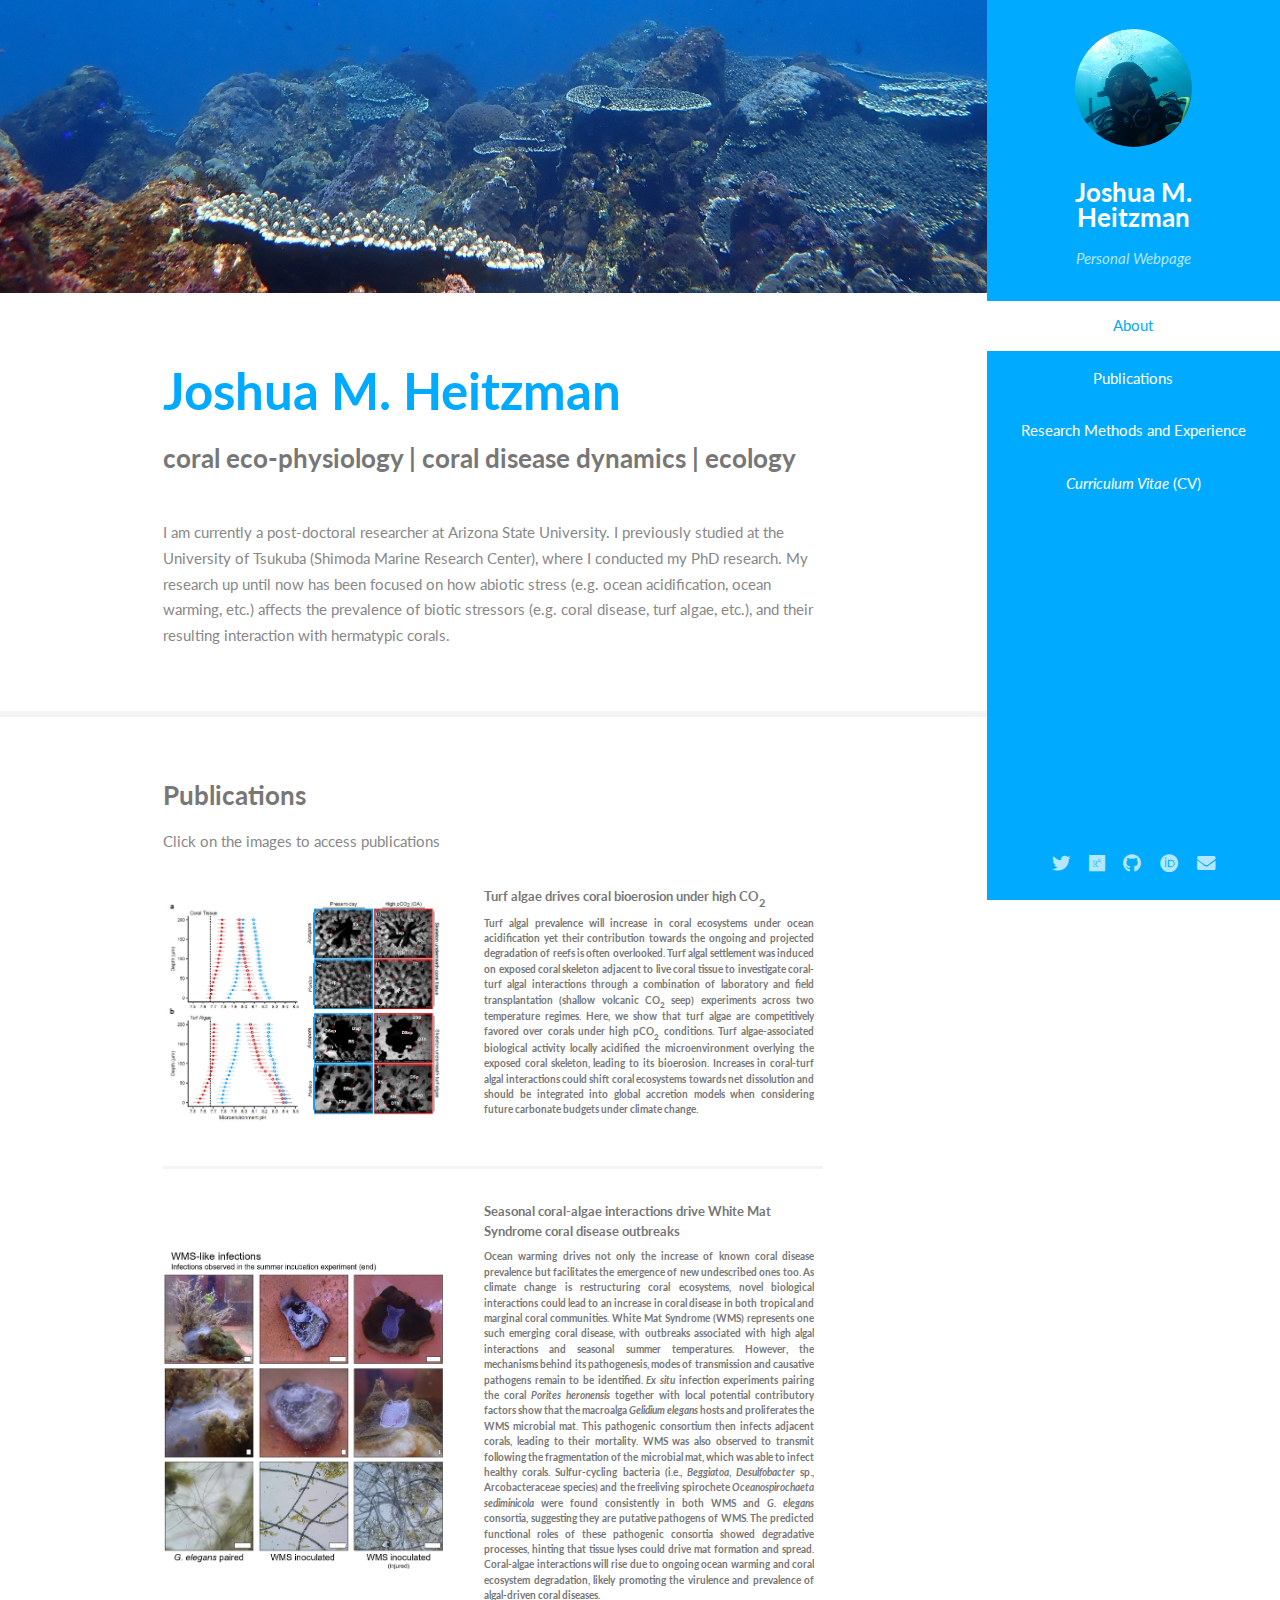
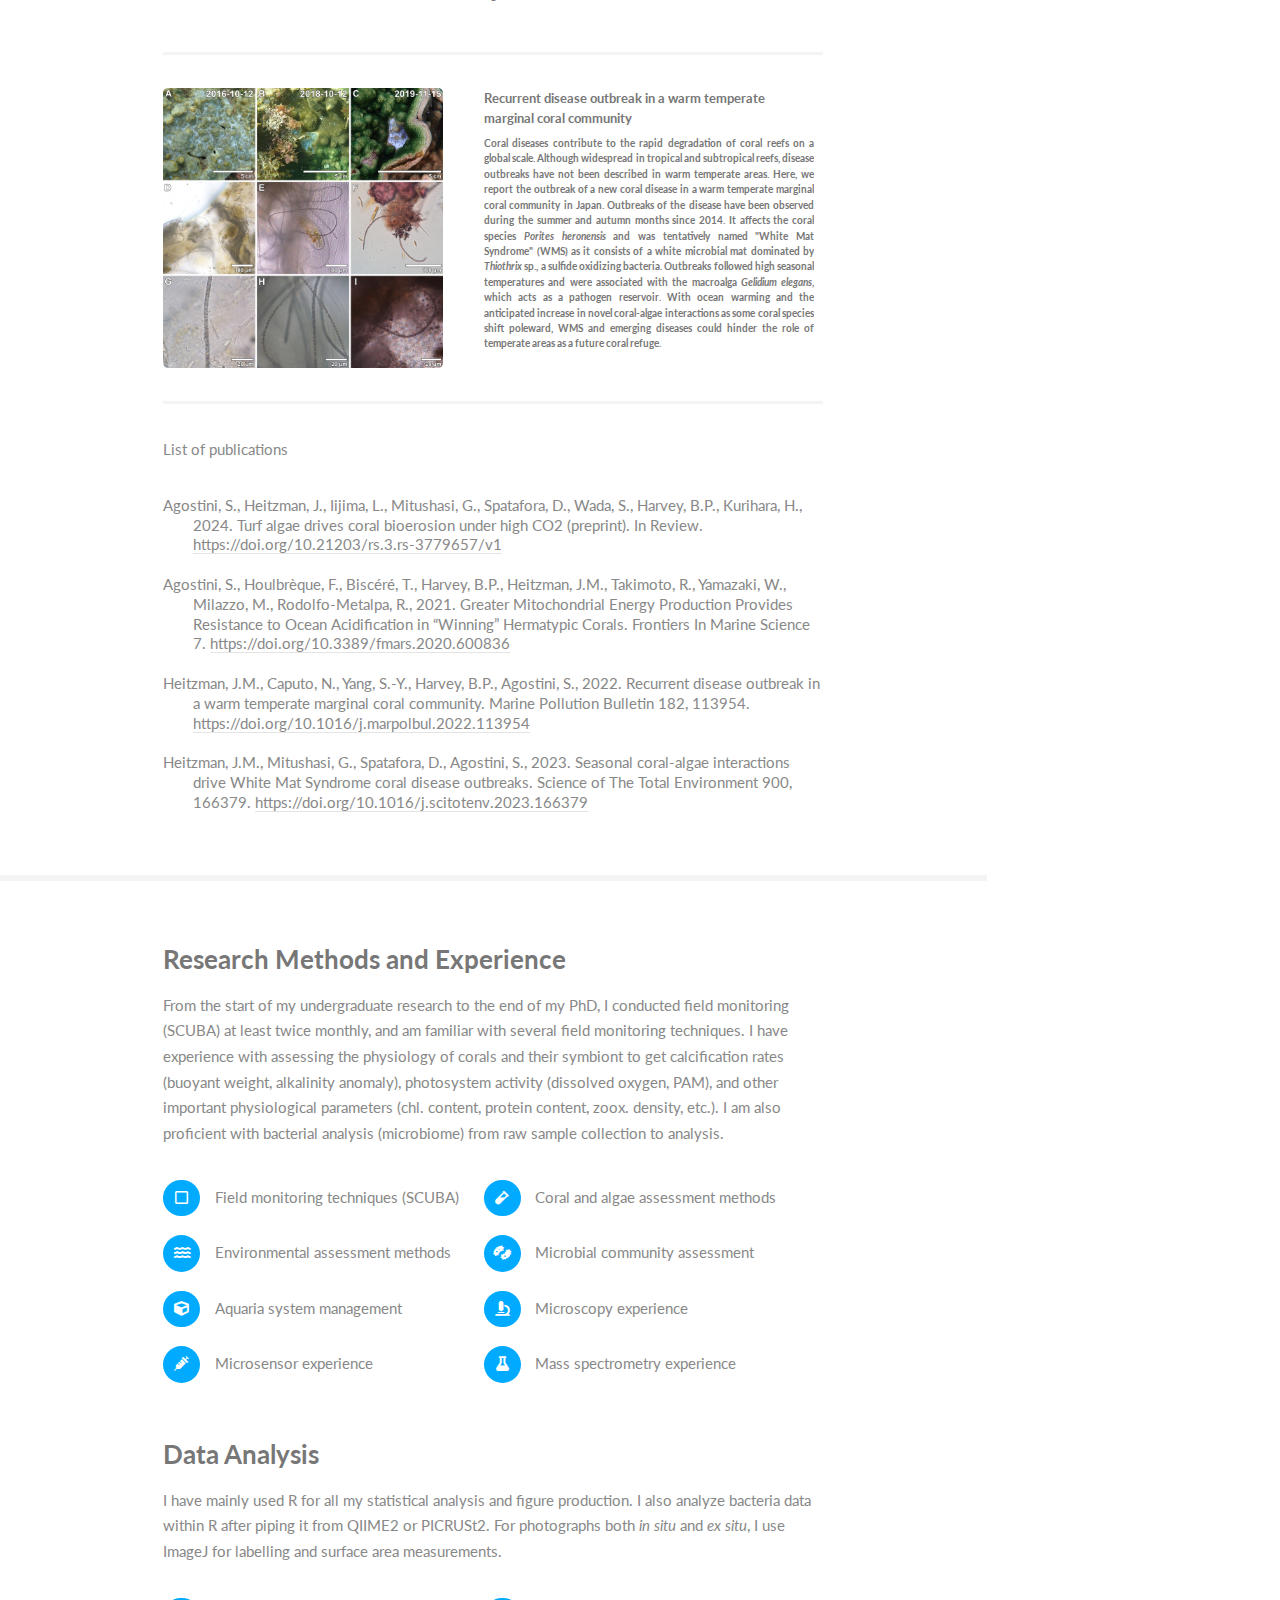
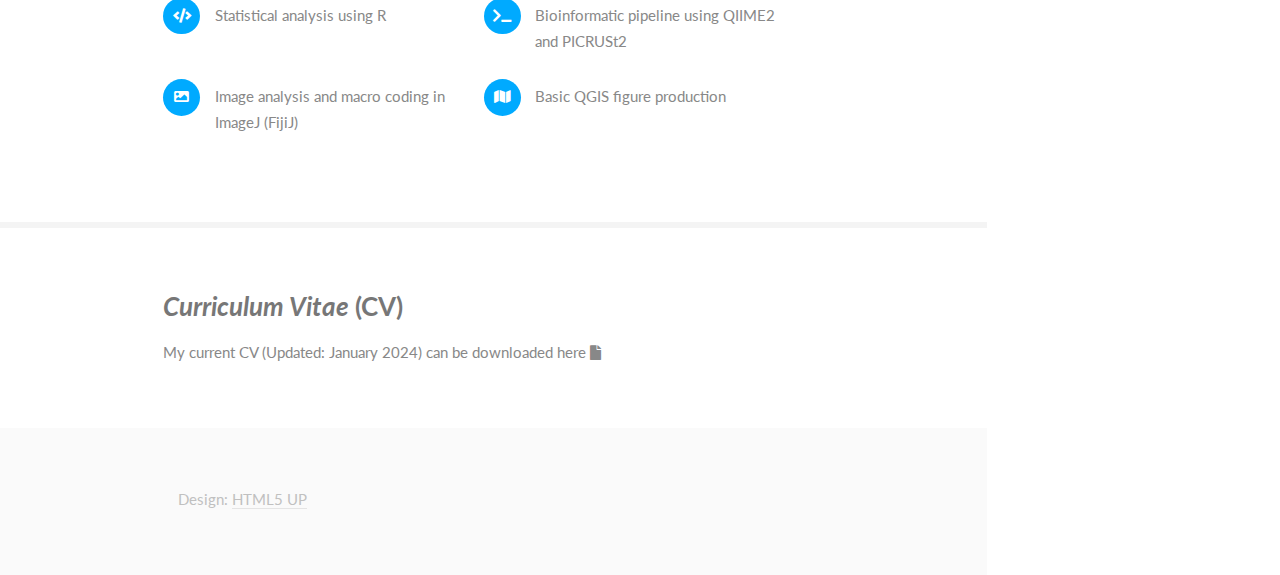
==== index.html @ 16f3e0cc "Update index.html" ====
<!DOCTYPE HTML>
<!--
	Read Only by HTML5 UP
	html5up.net | @ajlkn
	Free for personal and commercial use under the CCA 3.0 license (html5up.net/license)
-->
<html>
	<head>
		<title>Joshua M. Heitzman</title>
		<meta charset="utf-8" />
		<meta name="viewport" content="width=device-width, initial-scale=1, user-scalable=no" />
		<link rel="stylesheet" href="assets/css/main.css" />
	</head>
	<body class="is-preload">

		<!-- Header -->
			<section id="header">
				<header>
					<span class="image avatar"><img src="images/avatar.jpg" alt="" /></span>
					<h1 id="logo"><a href="#">Joshua M. Heitzman</a></h1>
					<p>Personal Webpage</p>
				</header>
				<nav id="nav">
					<ul>
						<li><a href="#one" class="active">About</a></li>
						<li><a href="#two">Publications</a></li>
						<li><a href="#three">Research Methods and Experience</a></li>
						<li><a href="#four"><i>Curriculum Vitae</i> (CV)</a></li>

					</ul>
				</nav>
				<footer>
					<ul class="icons">
						<li><a href="https://twitter.com/smrc_heitzman" class="icon brands fa-twitter"><span class="label">Twitter</span></a></li>
						<li><a href="https://www.researchgate.net/profile/Joshua-Heitzman" class="icon brands fa-researchgate"><span class="label">Research Gate</span></a></li>
						<li><a href="https://github.com/joheitzman" class="icon brands fa-github"><span class="label">Github</span></a></li>
						<li><a href="https://orcid.org/0000-0002-8275-5006" class="icon brands fa-orcid"><span class="label">Orcid</span></a></li>
						<li><a href="joheitzman@gmail.com" class="icon solid fa-envelope"><span class="label">Email</span></a></li>
					</ul>
				</footer>
			</section>

		<!-- Wrapper -->
			<div id="wrapper">

				<!-- Main -->
					<div id="main">

						<!-- One - About Section -->
							<section id="one">
								<div class="image main" data-position="center">
									<img src="images/banner.jpg" alt="" />
								</div>
								<div class="container">
									<header class="major">
										<h2>Joshua M. Heitzman</h2>
										<p>coral eco-physiology | coral disease dynamics | ecology</p>
									</header>
									<p>I am currently a post-doctoral researcher at Arizona State University. I previously studied at the University of Tsukuba (Shimoda Marine Research Center), where I conducted my PhD research. My research up until now has been focused on how abiotic stress (e.g. ocean acidification, ocean warming, etc.) affects the prevalence of biotic stressors (e.g. coral disease, turf algae, etc.), and their resulting interaction with hermatypic corals.</p>
								</div>
							</section>

						<!-- Two - Publications -->
							<section id="two">
								<div class="container">
									<h3>Publications</h3>
									<p>Click on the images to access publications</p>
									<div class="features">
									<!-- OA coral-turf algae -->
										<article>
											<a href="https://doi.org/10.21203/rs.3.rs-3779657/v1" class="image"><img src="images/pic03.JPG" alt="" /></a>
											<div class="inner">
												<h5>Turf algae drives coral bioerosion under high CO<sub>2</sub></h5>
												<h6 id = "tagline" class = "fulljustify">Turf algal prevalence will increase in coral ecosystems under ocean acidification yet their contribution towards the ongoing and projected degradation of reefs is often overlooked. Turf algal settlement was induced on exposed coral skeleton adjacent to live coral tissue to investigate coral-turf algal interactions through a combination of laboratory and field transplantation (shallow volcanic CO<sub>2</sub> seep) experiments across two temperature regimes. Here, we show that turf algae are competitively favored over corals under high pCO<sub>2</sub> conditions. Turf algae-associated biological activity locally acidified the microenvironment overlying the exposed coral skeleton, leading to its bioerosion. Increases in coral-turf algal interactions could shift coral ecosystems towards net dissolution and should be integrated into global accretion models when considering future carbonate budgets under climate change.<br></h6>
											</div>
										</article>										
									<!-- STOTEN WMS -->	
										<article>
											<a href="https://doi.org/10.1016/j.scitotenv.2023.166379" class="image"><img src="images/pic02.jpg" alt="" /></a>
											<div class="inner">
												<h5>Seasonal coral-algae interactions drive White Mat Syndrome coral disease outbreaks</h5>
												<h6 id = "tagline" class = "fulljustify">Ocean warming drives not only the increase of known coral disease prevalence but facilitates the emergence of new undescribed ones too. As climate change is restructuring coral ecosystems, novel biological interactions could lead to an increase in coral disease in both tropical and marginal coral communities. White Mat Syndrome (WMS) represents one such emerging coral disease, with outbreaks associated with high algal interactions and seasonal summer temperatures. However, the mechanisms behind its pathogenesis, modes of transmission and causative pathogens remain to be identified. <i>Ex situ</i> infection experiments pairing the coral <i>Porites heronensis</i> together with local potential contributory factors show that the macroalga <i>Gelidium elegans</i> hosts and proliferates the WMS microbial mat. This pathogenic consortium then infects adjacent corals, leading to their mortality. WMS was also observed to transmit following the fragmentation of the microbial mat, which was able to infect healthy corals. Sulfur-cycling bacteria (i.e., <i>Beggiatoa</i>, <i>Desulfobacter</i> sp., Arcobacteraceae species) and the freeliving spirochete <i>Oceanospirochaeta sediminicola</i> were found consistently in both WMS and <i>G. elegans</i> consortia, suggesting they are putative pathogens of WMS. The predicted functional roles of these pathogenic consortia showed degradative processes, hinting that tissue lyses could drive mat formation and spread. Coral-algae interactions will rise due to ongoing ocean warming and coral ecosystem degradation, likely promoting the virulence and prevalence of algal-driven coral diseases.<br></h6>
											</div>
										</article>
									<!-- MBP WMS -->	
										<article>
											<a href="https://doi.org/10.1016/j.marpolbul.2022.113954" class="image"><img src="images/pic01.jpg" alt="" /></a>
											<div class="inner">
												<h5>Recurrent disease outbreak in a warm temperate marginal coral community</h5>
												<h6 id = "tagline" class = "fulljustify">Coral diseases contribute to the rapid degradation of coral reefs on a global scale. Although widespread in tropical and subtropical reefs, disease outbreaks have not been described in warm temperate areas. Here, we report the outbreak of a new coral disease in a warm temperate marginal coral community in Japan. Outbreaks of the disease have been observed during the summer and autumn months since 2014. It affects the coral species <i>Porites heronensis</i> and was tentatively named "White Mat Syndrome" (WMS) as it consists of a white microbial mat dominated by <i>Thiothrix</i> sp., a sulfide oxidizing bacteria. Outbreaks followed high seasonal temperatures and were associated with the macroalga <i>Gelidium elegans</i>, which acts as a pathogen reservoir. With ocean warming and the anticipated increase in novel coral-algae interactions as some coral species shift poleward, WMS and emerging diseases could hinder the role of temperate areas as a future coral refuge.<br></h6>
											</div>
										</article>
									<!-- Full Publication List -->		
										<article>
										<p>List of publications</p>
											<div class="csl-bib-body" style="line-height: 1.35; margin-left: 2em; text-indent:-2em;">
											  <div class="csl-entry">Agostini, S., Heitzman, J., Iijima, L., Mitushasi, G., Spatafora, D., Wada, S., Harvey, B.P., Kurihara, H., 2024. Turf algae drives coral bioerosion under high CO2 (preprint). In Review. <a href="https://doi.org/10.21203/rs.3.rs-3779657/v1">https://doi.org/10.21203/rs.3.rs-3779657/v1</a></div>
											  <span class="Z3988" title="url_ver=Z39.88-2004&amp;ctx_ver=Z39.88-2004&amp;rfr_id=info%3Asid%2Fzotero.org%3A2&amp;rft_val_fmt=info%3Aofi%2Ffmt%3Akev%3Amtx%3Abook&amp;rft.genre=report&amp;rft.btitle=Turf%20algae%20drives%20coral%20bioerosion%20under%20high%20CO2&amp;rft.aufirst=Sylvain&amp;rft.aulast=Agostini&amp;rft.au=Sylvain%20Agostini&amp;rft.au=Joshua%20Heitzman&amp;rft.au=Layla%20Iijima&amp;rft.au=Guinther%20Mitushasi&amp;rft.au=Davide%20Spatafora&amp;rft.au=Shigeki%20Wada&amp;rft.au=Ben%20P.%20Harvey&amp;rft.au=Haruko%20Kurihara&amp;rft.date=2024-01-25"></span>
											  <br>
											  <div class="csl-entry">Agostini, S., Houlbrèque, F., Biscéré, T., Harvey, B.P., Heitzman, J.M., Takimoto, R., Yamazaki, W., Milazzo, M., Rodolfo-Metalpa, R., 2021. Greater Mitochondrial Energy Production Provides Resistance to Ocean Acidification in “Winning” Hermatypic Corals. Frontiers In Marine Science 7. <a href="https://doi.org/10.3389/fmars.2020.600836">https://doi.org/10.3389/fmars.2020.600836</a></div>
											  <span class="Z3988" title="url_ver=Z39.88-2004&amp;ctx_ver=Z39.88-2004&amp;rfr_id=info%3Asid%2Fzotero.org%3A2&amp;rft_id=info%3Adoi%2F10.3389%2Ffmars.2020.600836&amp;rft_val_fmt=info%3Aofi%2Ffmt%3Akev%3Amtx%3Ajournal&amp;rft.genre=article&amp;rft.atitle=Greater%20Mitochondrial%20Energy%20Production%20Provides%20Resistance%20to%20Ocean%20Acidification%20in%20%E2%80%9CWinning%E2%80%9D%20Hermatypic%20Corals&amp;rft.jtitle=Frontiers%20In%20Marine%20Science&amp;rft.volume=7&amp;rft.issue=600836&amp;rft.aufirst=Sylvain&amp;rft.aulast=Agostini&amp;rft.au=Sylvain%20Agostini&amp;rft.au=Fanny%20Houlbr%C3%A8que&amp;rft.au=Tom%20Bisc%C3%A9r%C3%A9&amp;rft.au=Ben%20P.%20Harvey&amp;rft.au=Joshua%20M.%20Heitzman&amp;rft.au=Risa%20Takimoto&amp;rft.au=Wataru%20Yamazaki&amp;rft.au=Marco%20Milazzo&amp;rft.au=Riccardo%20Rodolfo-Metalpa&amp;rft.date=2021-01-01&amp;rft.issn=2296-7745&amp;rft.language=en"></span>
											  <br>
											  <div class="csl-entry">Heitzman, J.M., Caputo, N., Yang, S.-Y., Harvey, B.P., Agostini, S., 2022. Recurrent disease outbreak in a warm temperate marginal coral community. Marine Pollution Bulletin 182, 113954. <a href="https://doi.org/10.1016/j.marpolbul.2022.113954">https://doi.org/10.1016/j.marpolbul.2022.113954</a></div>
											  <span class="Z3988" title="url_ver=Z39.88-2004&amp;ctx_ver=Z39.88-2004&amp;rfr_id=info%3Asid%2Fzotero.org%3A2&amp;rft_id=info%3Adoi%2F10.1016%2Fj.marpolbul.2022.113954&amp;rft_val_fmt=info%3Aofi%2Ffmt%3Akev%3Amtx%3Ajournal&amp;rft.genre=article&amp;rft.atitle=Recurrent%20disease%20outbreak%20in%20a%20warm%20temperate%20marginal%20coral%20community&amp;rft.jtitle=Marine%20Pollution%20Bulletin&amp;rft.stitle=Marine%20Pollution%20Bulletin&amp;rft.volume=182&amp;rft.aufirst=Joshua%20M.&amp;rft.aulast=Heitzman&amp;rft.au=Joshua%20M.%20Heitzman&amp;rft.au=Nicol%C3%A8%20Caputo&amp;rft.au=Sung-Yin%20Yang&amp;rft.au=Ben%20P.%20Harvey&amp;rft.au=Sylvain%20Agostini&amp;rft.date=2022-09-01&amp;rft.pages=113954&amp;rft.issn=0025-326X&amp;rft.language=en"></span>
											  <br>
											  <div class="csl-entry">Heitzman, J.M., Mitushasi, G., Spatafora, D., Agostini, S., 2023. Seasonal coral-algae interactions drive White Mat Syndrome coral disease outbreaks. Science of The Total Environment 900, 166379. <a href="https://doi.org/10.1016/j.scitotenv.2023.166379">https://doi.org/10.1016/j.scitotenv.2023.166379</a></div>
											  <span class="Z3988" title="url_ver=Z39.88-2004&amp;ctx_ver=Z39.88-2004&amp;rfr_id=info%3Asid%2Fzotero.org%3A2&amp;rft_id=info%3Adoi%2F10.1016%2Fj.scitotenv.2023.166379&amp;rft_val_fmt=info%3Aofi%2Ffmt%3Akev%3Amtx%3Ajournal&amp;rft.genre=article&amp;rft.atitle=Seasonal%20coral-algae%20interactions%20drive%20White%20Mat%20Syndrome%20coral%20disease%20outbreaks&amp;rft.jtitle=Science%20of%20The%20Total%20Environment&amp;rft.stitle=Science%20of%20The%20Total%20Environment&amp;rft.volume=900&amp;rft.aufirst=Joshua%20M.&amp;rft.aulast=Heitzman&amp;rft.au=Joshua%20M.%20Heitzman&amp;rft.au=Guinther%20Mitushasi&amp;rft.au=Davide%20Spatafora&amp;rft.au=Sylvain%20Agostini&amp;rft.date=2023-11-20&amp;rft.pages=166379&amp;rft.issn=0048-9697"></span>
											</div>
										</article>
    
    
      
        <link rel="preconnect" href="https://fonts.gstatic.com" crossorigin="">
      
    

    <link rel="manifest" href="/manifest.json">
    <meta name="theme-color" content="#242e2b">

    
									</div>
								</div>
							</section>

						<!-- Three - Skills and Experience -->
							<section id="three">
								<div class="container">
								
									<h3>Research Methods and Experience</h3>
									<p>From the start of my undergraduate research to the end of my PhD, I conducted field monitoring (SCUBA) at least twice monthly, and am familiar with several field monitoring techniques. I have experience with assessing the physiology of corals and their symbiont to get calcification rates (buoyant weight, alkalinity anomaly), photosystem activity (dissolved oxygen, PAM), and other important physiological parameters (chl. content, protein content, zoox. density, etc.). I am also proficient with bacterial analysis (microbiome) from raw sample collection to analysis.</p>
									<ul class="feature-icons">
										<li class="fa-regular fa-square">Field monitoring techniques (SCUBA)</li>
										<li class="icon solid fa-vial">Coral and algae assessment methods</li>
										<li class="icon solid fa-water">Environmental assessment methods</li>
										<li class="icon solid fa-bacteria">Microbial community assessment</li>
										<li class="icon solid fa-cube">Aquaria system management</li>
										<li class="icon solid fa-microscope">Microscopy experience</li>
										<li class="icon solid fa-syringe">Microsensor experience</li>
										<li class="icon solid fa-flask">Mass spectrometry experience</li>
									</ul>
									
									<h3>Data Analysis</h3>
									<p>I have mainly used R for all my statistical analysis and figure production. I also analyze bacteria data within R after piping it from QIIME2 or PICRUSt2. For photographs both <i>in situ</i> and <i>ex situ</i>, I use ImageJ for labelling and surface area measurements.</p>
									<ul class="feature-icons">
										<li class="icon solid fa-code">Statistical analysis using R</li>
										<li class="icon solid fa-terminal">Bioinformatic pipeline using QIIME2 and PICRUSt2</li>
										<li class="icon solid fa-image">Image analysis and macro coding in ImageJ (FijiJ)</li>
										<li class="icon solid fa-map">Basic QGIS figure production</li>
									</ul>
									
							</section>

						<!-- Four - CV download section -->
							<section id="four">
								<div class="container">
									<h3><i>Curriculum Vitae</i> (CV)</h3>
									<p>My current CV (Updated: January 2024) can be downloaded here   <a href="./2024 CV JH.pdf" class="icon solid fa-file"><span class="label">CV</span></a>
									</p>
								</div>
							</section>



						<!-- Five -->
						<!--
							<section id="five">
								<div class="container">
									<h3>Elements</h3>

									<section>
										<h4>Text</h4>
										<p>This is <b>bold</b> and this is <strong>strong</strong>. This is <i>italic</i> and this is <em>emphasized</em>.
										This is <sup>superscript</sup> text and this is <sub>subscript</sub> text.
										This is <u>underlined</u> and this is code: <code>for (;;) { ... }</code>. Finally, <a href="#">this is a link</a>.</p>
										<hr />
										<header>
											<h4>Heading with a Subtitle</h4>
											<p>Lorem ipsum dolor sit amet nullam id egestas urna aliquam</p>
										</header>
										<p>Nunc lacinia ante nunc ac lobortis. Interdum adipiscing gravida odio porttitor sem non mi integer non faucibus ornare mi ut ante amet placerat aliquet. Volutpat eu sed ante lacinia sapien lorem accumsan varius montes viverra nibh in adipiscing blandit tempus accumsan.</p>
										<header>
											<h5>Heading with a Subtitle</h5>
											<p>Lorem ipsum dolor sit amet nullam id egestas urna aliquam</p>
										</header>
										<p>Nunc lacinia ante nunc ac lobortis. Interdum adipiscing gravida odio porttitor sem non mi integer non faucibus ornare mi ut ante amet placerat aliquet. Volutpat eu sed ante lacinia sapien lorem accumsan varius montes viverra nibh in adipiscing blandit tempus accumsan.</p>
										<hr />
										<h2>Heading Level 2</h2>
										<h3>Heading Level 3</h3>
										<h4>Heading Level 4</h4>
										<h5>Heading Level 5</h5>
										<h6>Heading Level 6</h6>
										<hr />
										<h5>Blockquote</h5>
										<blockquote>Fringilla nisl. Donec accumsan interdum nisi, quis tincidunt felis sagittis eget tempus euismod. Vestibulum ante ipsum primis in faucibus vestibulum. Blandit adipiscing eu felis iaculis volutpat ac adipiscing accumsan faucibus. Vestibulum ante ipsum primis in faucibus lorem ipsum dolor sit amet nullam adipiscing eu felis.</blockquote>
										<h5>Preformatted</h5>
										<pre><code>i = 0;

while (!deck.isInOrder()) {
    print 'Iteration ' + i;
    deck.shuffle();
    i++;
}

print 'It took ' + i + ' iterations to sort the deck.';</code></pre>
									</section>

									<section>
										<h4>Lists</h4>
										<div class="row">
											<div class="col-6 col-12-xsmall">
												<h5>Unordered</h5>
												<ul>
													<li>Dolor pulvinar etiam magna etiam.</li>
													<li>Sagittis adipiscing lorem eleifend.</li>
													<li>Felis enim feugiat dolore viverra.</li>
												</ul>
												<h5>Alternate</h5>
												<ul class="alt">
													<li>Dolor pulvinar etiam magna etiam.</li>
													<li>Sagittis adipiscing lorem eleifend.</li>
													<li>Felis enim feugiat dolore viverra.</li>
												</ul>
											</div>
											<div class="col-6 col-12-xsmall">
												<h5>Ordered</h5>
												<ol>
													<li>Dolor pulvinar etiam magna etiam.</li>
													<li>Etiam vel felis at lorem sed viverra.</li>
													<li>Felis enim feugiat dolore viverra.</li>
													<li>Dolor pulvinar etiam magna etiam.</li>
													<li>Etiam vel felis at lorem sed viverra.</li>
													<li>Felis enim feugiat dolore viverra.</li>
												</ol>
												<h5>Icons</h5>
												<ul class="icons">
													<li><a href="#" class="icon brands fa-twitter"><span class="label">Twitter</span></a></li>
													<li><a href="#" class="icon brands fa-facebook-f"><span class="label">Facebook</span></a></li>
													<li><a href="#" class="icon brands fa-instagram"><span class="label">Instagram</span></a></li>
													<li><a href="#" class="icon brands fa-github"><span class="label">Github</span></a></li>
													<li><a href="#" class="icon brands fa-dribbble"><span class="label">Dribbble</span></a></li>
													<li><a href="#" class="icon brands fa-tumblr"><span class="label">Tumblr</span></a></li>
												</ul>
											</div>
										</div>
										<h5>Actions</h5>
										<ul class="actions">
											<li><a href="#" class="button primary">Default</a></li>
											<li><a href="#" class="button">Default</a></li>
											<li><a href="#" class="button alt">Default</a></li>
										</ul>
										<ul class="actions small">
											<li><a href="#" class="button primary small">Small</a></li>
											<li><a href="#" class="button small">Small</a></li>
											<li><a href="#" class="button alt small">Small</a></li>
										</ul>
										<div class="row">
											<div class="col-3 col-6-medium col-12-xsmall">
												<ul class="actions stacked">
													<li><a href="#" class="button primary">Default</a></li>
													<li><a href="#" class="button">Default</a></li>
													<li><a href="#" class="button alt">Default</a></li>
												</ul>
											</div>
											<div class="col-3 col-6 col-12-xsmall">
												<ul class="actions stacked">
													<li><a href="#" class="button primary small">Small</a></li>
													<li><a href="#" class="button small">Small</a></li>
													<li><a href="#" class="button alt small">Small</a></li>
												</ul>
											</div>
											<div class="col-3 col-6-medium col-12-xsmall">
												<ul class="actions stacked">
													<li><a href="#" class="button primary fit">Default</a></li>
													<li><a href="#" class="button fit">Default</a></li>
													<li><a href="#" class="button alt fit">Default</a></li>
												</ul>
											</div>
											<div class="col-3 col-6-medium col-12-xsmall">
												<ul class="actions stacked">
													<li><a href="#" class="button primary small fit">Small</a></li>
													<li><a href="#" class="button small fit">Small</a></li>
													<li><a href="#" class="button alt small fit">Small</a></li>
												</ul>
											</div>
										</div>
									</section>

									<section>
										<h4>Table</h4>
										<h5>Default</h5>
										<div class="table-wrapper">
											<table>
												<thead>
													<tr>
														<th>Name</th>
														<th>Description</th>
														<th>Price</th>
													</tr>
												</thead>
												<tbody>
													<tr>
														<td>Item One</td>
														<td>Ante turpis integer aliquet porttitor.</td>
														<td>29.99</td>
													</tr>
													<tr>
														<td>Item Two</td>
														<td>Vis ac commodo adipiscing arcu aliquet.</td>
														<td>19.99</td>
													</tr>
													<tr>
														<td>Item Three</td>
														<td> Morbi faucibus arcu accumsan lorem.</td>
														<td>29.99</td>
													</tr>
													<tr>
														<td>Item Four</td>
														<td>Vitae integer tempus condimentum.</td>
														<td>19.99</td>
													</tr>
													<tr>
														<td>Item Five</td>
														<td>Ante turpis integer aliquet porttitor.</td>
														<td>29.99</td>
													</tr>
												</tbody>
												<tfoot>
													<tr>
														<td colspan="2"></td>
														<td>100.00</td>
													</tr>
												</tfoot>
											</table>
										</div>

										<h5>Alternate</h5>
										<div class="table-wrapper">
											<table class="alt">
												<thead>
													<tr>
														<th>Name</th>
														<th>Description</th>
														<th>Price</th>
													</tr>
												</thead>
												<tbody>
													<tr>
														<td>Item One</td>
														<td>Ante turpis integer aliquet porttitor.</td>
														<td>29.99</td>
													</tr>
													<tr>
														<td>Item Two</td>
														<td>Vis ac commodo adipiscing arcu aliquet.</td>
														<td>19.99</td>
													</tr>
													<tr>
														<td>Item Three</td>
														<td> Morbi faucibus arcu accumsan lorem.</td>
														<td>29.99</td>
													</tr>
													<tr>
														<td>Item Four</td>
														<td>Vitae integer tempus condimentum.</td>
														<td>19.99</td>
													</tr>
													<tr>
														<td>Item Five</td>
														<td>Ante turpis integer aliquet porttitor.</td>
														<td>29.99</td>
													</tr>
												</tbody>
												<tfoot>
													<tr>
														<td colspan="2"></td>
														<td>100.00</td>
													</tr>
												</tfoot>
											</table>
										</div>
									</section>

									<section>
										<h4>Buttons</h4>
										<ul class="actions">
											<li><a href="#" class="button primary">Primary</a></li>
											<li><a href="#" class="button">Default</a></li>
											<li><a href="#" class="button alt">Alternate</a></li>
										</ul>
										<ul class="actions">
											<li><a href="#" class="button primary large">Large</a></li>
											<li><a href="#" class="button">Default</a></li>
											<li><a href="#" class="button alt small">Small</a></li>
										</ul>
										<ul class="actions fit">
											<li><a href="#" class="button primary fit">Fit</a></li>
											<li><a href="#" class="button fit">Fit</a></li>
											<li><a href="#" class="button alt fit">Fit</a></li>
										</ul>
										<ul class="actions fit small">
											<li><a href="#" class="button primary fit small">Fit + Small</a></li>
											<li><a href="#" class="button fit small">Fit + Small</a></li>
											<li><a href="#" class="button alt fit small">Fit + Small</a></li>
										</ul>
										<ul class="actions">
											<li><a href="#" class="button primary icon solid fa-download">Icon</a></li>
											<li><a href="#" class="button icon solid fa-download">Icon</a></li>
											<li><a href="#" class="button alt icon solid fa-check">Icon</a></li>
										</ul>
										<ul class="actions">
											<li><span class="button primary disabled">Primary</span></li>
											<li><span class="button disabled">Default</span></li>
											<li><span class="button alt disabled">Alternate</span></li>
										</ul>
									</section>

									<section>
										<h4>Form</h4>
										<form method="post" action="#">
											<div class="row gtr-uniform">
												<div class="col-6 col-12-xsmall">
													<input type="text" name="demo-name" id="demo-name" value="" placeholder="Name" />
												</div>
												<div class="col-6 col-12-xsmall">
													<input type="email" name="demo-email" id="demo-email" value="" placeholder="Email" />
												</div>
												<div class="col-12">
													<select name="demo-category" id="demo-category">
														<option value="">- Category -</option>
														<option value="1">Manufacturing</option>
														<option value="1">Shipping</option>
														<option value="1">Administration</option>
														<option value="1">Human Resources</option>
													</select>
												</div>
												<div class="col-4 col-12-medium">
													<input type="radio" id="demo-priority-low" name="demo-priority" checked>
													<label for="demo-priority-low">Low Priority</label>
												</div>
												<div class="col-4 col-12-medium">
													<input type="radio" id="demo-priority-normal" name="demo-priority">
													<label for="demo-priority-normal">Normal Priority</label>
												</div>
												<div class="col-4 col-12-medium">
													<input type="radio" id="demo-priority-high" name="demo-priority">
													<label for="demo-priority-high">High Priority</label>
												</div>
												<div class="col-6 col-12-medium">
													<input type="checkbox" id="demo-copy" name="demo-copy">
													<label for="demo-copy">Email me a copy of this message</label>
												</div>
												<div class="col-6 col-12-medium">
													<input type="checkbox" id="demo-human" name="demo-human" checked>
													<label for="demo-human">I am a human and not a robot</label>
												</div>
												<div class="col-12">
													<textarea name="demo-message" id="demo-message" placeholder="Enter your message" rows="6"></textarea>
												</div>
												<div class="col-12">
													<ul class="actions">
														<li><input type="submit" value="Send Message" /></li>
														<li><input type="reset" value="Reset" class="alt" /></li>
													</ul>
												</div>
											</div>
										</form>
									</section>

									<section>
										<h4>Image</h4>
										<h5>Fit</h5>
										<span class="image fit"><img src="images/banner.jpg" alt="" /></span>
										<div class="box alt">
											<div class="row gtr-50 gtr-uniform">
												<div class="col-4"><span class="image fit"><img src="images/pic01.jpg" alt="" /></span></div>
												<div class="col-4"><span class="image fit"><img src="images/pic02.jpg" alt="" /></span></div>
												<div class="col-4"><span class="image fit"><img src="images/pic03.jpg" alt="" /></span></div>
												<div class="col-4"><span class="image fit"><img src="images/pic02.jpg" alt="" /></span></div>
												<div class="col-4"><span class="image fit"><img src="images/pic03.jpg" alt="" /></span></div>
												<div class="col-4"><span class="image fit"><img src="images/pic01.jpg" alt="" /></span></div>
												<div class="col-4"><span class="image fit"><img src="images/pic03.jpg" alt="" /></span></div>
												<div class="col-4"><span class="image fit"><img src="images/pic01.jpg" alt="" /></span></div>
												<div class="col-4"><span class="image fit"><img src="images/pic02.jpg" alt="" /></span></div>
											</div>
										</div>
										<h5>Left &amp; Right</h5>
										<p><span class="image left"><img src="images/avatar.jpg" alt="" /></span>Fringilla nisl. Donec accumsan interdum nisi, quis tincidunt felis sagittis eget. tempus euismod. Vestibulum ante ipsum primis in faucibus vestibulum. Blandit adipiscing eu felis iaculis volutpat ac adipiscing accumsan eu faucibus. Integer ac pellentesque praesent tincidunt felis sagittis eget. tempus euismod. Vestibulum ante ipsum primis in faucibus vestibulum. Blandit adipiscing eu felis iaculis volutpat ac adipiscing accumsan eu faucibus. Integer ac pellentesque praesent. Donec accumsan interdum nisi, quis tincidunt felis sagittis eget. tempus euismod. Vestibulum ante ipsum primis in faucibus vestibulum. Blandit adipiscing eu felis iaculis volutpat ac adipiscing accumsan eu faucibus. Integer ac pellentesque praesent tincidunt felis sagittis eget. tempus euismod. Vestibulum ante ipsum primis in faucibus vestibulum. Blandit adipiscing eu felis iaculis volutpat ac adipiscing accumsan eu faucibus. Integer ac pellentesque praesent.</p>
										<p><span class="image right"><img src="images/avatar.jpg" alt="" /></span>Fringilla nisl. Donec accumsan interdum nisi, quis tincidunt felis sagittis eget. tempus euismod. Vestibulum ante ipsum primis in faucibus vestibulum. Blandit adipiscing eu felis iaculis volutpat ac adipiscing accumsan eu faucibus. Integer ac pellentesque praesent tincidunt felis sagittis eget. tempus euismod. Vestibulum ante ipsum primis in faucibus vestibulum. Blandit adipiscing eu felis iaculis volutpat ac adipiscing accumsan eu faucibus. Integer ac pellentesque praesent. Donec accumsan interdum nisi, quis tincidunt felis sagittis eget. tempus euismod. Vestibulum ante ipsum primis in faucibus vestibulum. Blandit adipiscing eu felis iaculis volutpat ac adipiscing accumsan eu faucibus. Integer ac pellentesque praesent tincidunt felis sagittis eget. tempus euismod. Vestibulum ante ipsum primis in faucibus vestibulum. Blandit adipiscing eu felis iaculis volutpat ac adipiscing accumsan eu faucibus. Integer ac pellentesque praesent.</p>
									</section>

								</div>
							</section>
						-->

					</div>

				<!-- Footer -->
					<section id="footer">
						<div class="container">
							<ul>
								Design: <a href="http://html5up.net">HTML5 UP</a></li>
							</ul>
						</div>
					</section>

			</div>

		<!-- Scripts -->
			<script src="assets/js/jquery.min.js"></script>
			<script src="assets/js/jquery.scrollex.min.js"></script>
			<script src="assets/js/jquery.scrolly.min.js"></script>
			<script src="assets/js/browser.min.js"></script>
			<script src="assets/js/breakpoints.min.js"></script>
			<script src="assets/js/util.js"></script>
			<script src="assets/js/main.js"></script>

	</body>
</html>
---- assets/css/main.css ----
@import url("fontawesome-all.min.css");
@import url("https://fonts.googleapis.com/css?family=Lato:400,400italic,700,700italic|Source+Code+Pro:400");

/*
	Read Only by HTML5 UP
	html5up.net | @ajlkn
	Free for personal and commercial use under the CCA 3.0 license (html5up.net/license)
*/

html, body, div, span, applet, object,
iframe, h1, h2, h3, h4, h5, h6, p, blockquote,
pre, a, abbr, acronym, address, big, cite,
code, del, dfn, em, img, ins, kbd, q, s, samp,
small, strike, strong, sub, sup, tt, var, b,
u, i, center, dl, dt, dd, ol, ul, li, fieldset,
form, label, legend, table, caption, tbody,
tfoot, thead, tr, th, td, article, aside,
canvas, details, embed, figure, figcaption,
footer, header, hgroup, menu, nav, output, ruby,
section, summary, time, mark, audio, video {
	margin: 0;
	padding: 0;
	border: 0;
	font-size: 100%;
	font: inherit;
	vertical-align: baseline;}

article, aside, details, figcaption, figure,
footer, header, hgroup, menu, nav, section {
	display: block;}

body {
	line-height: 1;
}

ol, ul {
	list-style: none;
}

blockquote, q {
	quotes: none;
}

	blockquote:before, blockquote:after, q:before, q:after {
		content: '';
		content: none;
	}

table {
	border-collapse: collapse;
	border-spacing: 0;
}

body {
	-webkit-text-size-adjust: none;
}

mark {
	background-color: transparent;
	color: inherit;
}

input::-moz-focus-inner {
	border: 0;
	padding: 0;
}

input, select, textarea {
	-moz-appearance: none;
	-webkit-appearance: none;
	-ms-appearance: none;
	appearance: none;
}

/* Basic */

	html {
		box-sizing: border-box;
	}

	*, *:before, *:after {
		box-sizing: inherit;
	}

	body {
		background: #fff;
	}

		body.is-preload *, body.is-preload *:before, body.is-preload *:after {
			-moz-animation: none !important;
			-webkit-animation: none !important;
			-ms-animation: none !important;
			animation: none !important;
			-moz-transition: none !important;
			-webkit-transition: none !important;
			-ms-transition: none !important;
			transition: none !important;
		}

	body, input, select, textarea {
		color: #888;
		font-family: "Lato", sans-serif;
		font-size: 16pt;
		font-weight: 400;
		line-height: 1.75em;
	}

	a {
		-moz-transition: color 0.2s ease-in-out, border-color 0.2s ease-in-out;
		-webkit-transition: color 0.2s ease-in-out, border-color 0.2s ease-in-out;
		-ms-transition: color 0.2s ease-in-out, border-color 0.2s ease-in-out;
		transition: color 0.2s ease-in-out, border-color 0.2s ease-in-out;
		border-bottom: solid 1px #e4e4e4;
		color: inherit;
		text-decoration: none;
	}

		a:hover {
			border-bottom-color: transparent;
			color: #00aaff !important;
		}

	strong, b {
		color: #777;
		font-weight: 700;
	}

	em, i {
		font-style: italic;
	}

	p {
		margin: 0 0 2.25em 0;
	}

	h1, h2, h3, h4, h5, h6 {
		color: #777;
		font-weight: 700;
		line-height: 1em;
		margin: 0 0 0.5625em 0;
	}
	
		h1 a, h2 a, h3 a, h4 a, h5 a, h6 a {
			border: 0;
			color: inherit;
			text-decoration: none;
		}

	h2 {
		font-size: 2em;
		line-height: 1.5em;
	}

	h3 {
		font-size: 1.75em;
		line-height: 1.5em;
	}

	h4 {
		font-size: 1.25em;
		line-height: 1.5em;
	}

	h5 {
		font-size: 0.9em;
		line-height: 1.5em;
	}

	h6 {
		font-size: 0.7em;
		line-height: 1.5em;
	}

	sub {
		font-size: 0.8em;
		position: relative;
		top: 0.5em;
	}

	sup {
		font-size: 0.8em;
		position: relative;
		top: -0.5em;
	}

	hr {
		border: 0;
		border-bottom: solid 2px #f4f4f4;
		margin: 2.25em 0;
	}

		hr.major {
			margin: 3.375em 0;
		}

	blockquote {
		border-left: solid 8px #e4e4e4;
		font-style: italic;
		margin: 0 0 2.25em 0;
		padding: 0.5em 0 0.5em 2em;
	}

	code {
		background: #555;
		border-radius: 5px;
		color: #fff;
		font-family: "Source Code Pro", monospace;
		font-size: 0.9em;
		margin: 0 0.25em;
		padding: 0.25em 0.65em;
	}

	pre {
		font-family: "Source Code Pro", monospace;
		font-size: 0.9em;
		margin: 0 0 2.25em 0;
	}

		pre code {
			-webkit-overflow-scrolling: touch;
			display: block;
			line-height: 1.5em;
			overflow-x: auto;
			padding: 1em 1.5em;
		}

	.align-left {
		text-align: left;
	}

	.align-center {
		text-align: center;
	}

	.align-right {
		text-align: right;
	}
	
	.fulljustify {
    	text-align:justify;
    }
    .fulljustify:after {
        content: "";
        display: inline-block;
        width: 100%;	
    }
    #tagline {
        overflow: hidden; /* vert-center */
    }

/* Row */

	.row {
		display: flex;
		flex-wrap: wrap;
		box-sizing: border-box;
		align-items: stretch;
	}

		.row > * {
			box-sizing: border-box;
		}

		.row.gtr-uniform > * > :last-child {
			margin-bottom: 0;
		}

		.row.aln-left {
			justify-content: flex-start;
		}

		.row.aln-center {
			justify-content: center;
		}

		.row.aln-right {
			justify-content: flex-end;
		}

		.row.aln-top {
			align-items: flex-start;
		}

		.row.aln-middle {
			align-items: center;
		}

		.row.aln-bottom {
			align-items: flex-end;
		}

		.row > .imp {
			order: -1;
		}

		.row > .col-1 {
			width: 8.33333%;
		}

		.row > .off-1 {
			margin-left: 8.33333%;
		}

		.row > .col-2 {
			width: 16.66667%;
		}

		.row > .off-2 {
			margin-left: 16.66667%;
		}

		.row > .col-3 {
			width: 25%;
		}

		.row > .off-3 {
			margin-left: 25%;
		}

		.row > .col-4 {
			width: 33.33333%;
		}

		.row > .off-4 {
			margin-left: 33.33333%;
		}

		.row > .col-5 {
			width: 41.66667%;
		}

		.row > .off-5 {
			margin-left: 41.66667%;
		}

		.row > .col-6 {
			width: 50%;
		}

		.row > .off-6 {
			margin-left: 50%;
		}

		.row > .col-7 {
			width: 58.33333%;
		}

		.row > .off-7 {
			margin-left: 58.33333%;
		}

		.row > .col-8 {
			width: 66.66667%;
		}

		.row > .off-8 {
			margin-left: 66.66667%;
		}

		.row > .col-9 {
			width: 75%;
		}

		.row > .off-9 {
			margin-left: 75%;
		}

		.row > .col-10 {
			width: 83.33333%;
		}

		.row > .off-10 {
			margin-left: 83.33333%;
		}

		.row > .col-11 {
			width: 91.66667%;
		}

		.row > .off-11 {
			margin-left: 91.66667%;
		}

		.row > .col-12 {
			width: 100%;
		}

		.row > .off-12 {
			margin-left: 100%;
		}

		.row.gtr-0 {
			margin-top: 0;
			margin-left: 0em;
		}

			.row.gtr-0 > * {
				padding: 0 0 0 0em;
			}

			.row.gtr-0.gtr-uniform {
				margin-top: 0em;
			}

				.row.gtr-0.gtr-uniform > * {
					padding-top: 0em;
				}

		.row.gtr-25 {
			margin-top: 0;
			margin-left: -0.5em;
		}

			.row.gtr-25 > * {
				padding: 0 0 0 0.5em;
			}

			.row.gtr-25.gtr-uniform {
				margin-top: -0.5em;
			}

				.row.gtr-25.gtr-uniform > * {
					padding-top: 0.5em;
				}

		.row.gtr-50 {
			margin-top: 0;
			margin-left: -1em;
		}

			.row.gtr-50 > * {
				padding: 0 0 0 1em;
			}

			.row.gtr-50.gtr-uniform {
				margin-top: -1em;
			}

				.row.gtr-50.gtr-uniform > * {
					padding-top: 1em;
				}

		.row {
			margin-top: 0;
			margin-left: -2em;
		}

			.row > * {
				padding: 0 0 0 2em;
			}

			.row.gtr-uniform {
				margin-top: -2em;
			}

				.row.gtr-uniform > * {
					padding-top: 2em;
				}

		.row.gtr-150 {
			margin-top: 0;
			margin-left: -3em;
		}

			.row.gtr-150 > * {
				padding: 0 0 0 3em;
			}

			.row.gtr-150.gtr-uniform {
				margin-top: -3em;
			}

				.row.gtr-150.gtr-uniform > * {
					padding-top: 3em;
				}

		.row.gtr-200 {
			margin-top: 0;
			margin-left: -4em;
		}

			.row.gtr-200 > * {
				padding: 0 0 0 4em;
			}

			.row.gtr-200.gtr-uniform {
				margin-top: -4em;
			}

				.row.gtr-200.gtr-uniform > * {
					padding-top: 4em;
				}

		@media screen and (max-width: 1680px) {

			.row {
				display: flex;
				flex-wrap: wrap;
				box-sizing: border-box;
				align-items: stretch;
			}

				.row > * {
					box-sizing: border-box;
				}

				.row.gtr-uniform > * > :last-child {
					margin-bottom: 0;
				}

				.row.aln-left {
					justify-content: flex-start;
				}

				.row.aln-center {
					justify-content: center;
				}

				.row.aln-right {
					justify-content: flex-end;
				}

				.row.aln-top {
					align-items: flex-start;
				}

				.row.aln-middle {
					align-items: center;
				}

				.row.aln-bottom {
					align-items: flex-end;
				}

				.row > .imp-xlarge {
					order: -1;
				}

				.row > .col-1-xlarge {
					width: 8.33333%;
				}

				.row > .off-1-xlarge {
					margin-left: 8.33333%;
				}

				.row > .col-2-xlarge {
					width: 16.66667%;
				}

				.row > .off-2-xlarge {
					margin-left: 16.66667%;
				}

				.row > .col-3-xlarge {
					width: 25%;
				}

				.row > .off-3-xlarge {
					margin-left: 25%;
				}

				.row > .col-4-xlarge {
					width: 33.33333%;
				}

				.row > .off-4-xlarge {
					margin-left: 33.33333%;
				}

				.row > .col-5-xlarge {
					width: 41.66667%;
				}

				.row > .off-5-xlarge {
					margin-left: 41.66667%;
				}

				.row > .col-6-xlarge {
					width: 50%;
				}

				.row > .off-6-xlarge {
					margin-left: 50%;
				}

				.row > .col-7-xlarge {
					width: 58.33333%;
				}

				.row > .off-7-xlarge {
					margin-left: 58.33333%;
				}

				.row > .col-8-xlarge {
					width: 66.66667%;
				}

				.row > .off-8-xlarge {
					margin-left: 66.66667%;
				}

				.row > .col-9-xlarge {
					width: 75%;
				}

				.row > .off-9-xlarge {
					margin-left: 75%;
				}

				.row > .col-10-xlarge {
					width: 83.33333%;
				}

				.row > .off-10-xlarge {
					margin-left: 83.33333%;
				}

				.row > .col-11-xlarge {
					width: 91.66667%;
				}

				.row > .off-11-xlarge {
					margin-left: 91.66667%;
				}

				.row > .col-12-xlarge {
					width: 100%;
				}

				.row > .off-12-xlarge {
					margin-left: 100%;
				}

				.row.gtr-0 {
					margin-top: 0;
					margin-left: 0em;
				}

					.row.gtr-0 > * {
						padding: 0 0 0 0em;
					}

					.row.gtr-0.gtr-uniform {
						margin-top: 0em;
					}

						.row.gtr-0.gtr-uniform > * {
							padding-top: 0em;
						}

				.row.gtr-25 {
					margin-top: 0;
					margin-left: -0.5em;
				}

					.row.gtr-25 > * {
						padding: 0 0 0 0.5em;
					}

					.row.gtr-25.gtr-uniform {
						margin-top: -0.5em;
					}

						.row.gtr-25.gtr-uniform > * {
							padding-top: 0.5em;
						}

				.row.gtr-50 {
					margin-top: 0;
					margin-left: -1em;
				}

					.row.gtr-50 > * {
						padding: 0 0 0 1em;
					}

					.row.gtr-50.gtr-uniform {
						margin-top: -1em;
					}

						.row.gtr-50.gtr-uniform > * {
							padding-top: 1em;
						}

				.row {
					margin-top: 0;
					margin-left: -2em;
				}

					.row > * {
						padding: 0 0 0 2em;
					}

					.row.gtr-uniform {
						margin-top: -2em;
					}

						.row.gtr-uniform > * {
							padding-top: 2em;
						}

				.row.gtr-150 {
					margin-top: 0;
					margin-left: -3em;
				}

					.row.gtr-150 > * {
						padding: 0 0 0 3em;
					}

					.row.gtr-150.gtr-uniform {
						margin-top: -3em;
					}

						.row.gtr-150.gtr-uniform > * {
							padding-top: 3em;
						}

				.row.gtr-200 {
					margin-top: 0;
					margin-left: -4em;
				}

					.row.gtr-200 > * {
						padding: 0 0 0 4em;
					}

					.row.gtr-200.gtr-uniform {
						margin-top: -4em;
					}

						.row.gtr-200.gtr-uniform > * {
							padding-top: 4em;
						}

		}

		@media screen and (max-width: 1280px) {

			.row {
				display: flex;
				flex-wrap: wrap;
				box-sizing: border-box;
				align-items: stretch;
			}

				.row > * {
					box-sizing: border-box;
				}

				.row.gtr-uniform > * > :last-child {
					margin-bottom: 0;
				}

				.row.aln-left {
					justify-content: flex-start;
				}

				.row.aln-center {
					justify-content: center;
				}

				.row.aln-right {
					justify-content: flex-end;
				}

				.row.aln-top {
					align-items: flex-start;
				}

				.row.aln-middle {
					align-items: center;
				}

				.row.aln-bottom {
					align-items: flex-end;
				}

				.row > .imp-large {
					order: -1;
				}

				.row > .col-1-large {
					width: 8.33333%;
				}

				.row > .off-1-large {
					margin-left: 8.33333%;
				}

				.row > .col-2-large {
					width: 16.66667%;
				}

				.row > .off-2-large {
					margin-left: 16.66667%;
				}

				.row > .col-3-large {
					width: 25%;
				}

				.row > .off-3-large {
					margin-left: 25%;
				}

				.row > .col-4-large {
					width: 33.33333%;
				}

				.row > .off-4-large {
					margin-left: 33.33333%;
				}

				.row > .col-5-large {
					width: 41.66667%;
				}

				.row > .off-5-large {
					margin-left: 41.66667%;
				}

				.row > .col-6-large {
					width: 50%;
				}

				.row > .off-6-large {
					margin-left: 50%;
				}

				.row > .col-7-large {
					width: 58.33333%;
				}

				.row > .off-7-large {
					margin-left: 58.33333%;
				}

				.row > .col-8-large {
					width: 66.66667%;
				}

				.row > .off-8-large {
					margin-left: 66.66667%;
				}

				.row > .col-9-large {
					width: 75%;
				}

				.row > .off-9-large {
					margin-left: 75%;
				}

				.row > .col-10-large {
					width: 83.33333%;
				}

				.row > .off-10-large {
					margin-left: 83.33333%;
				}

				.row > .col-11-large {
					width: 91.66667%;
				}

				.row > .off-11-large {
					margin-left: 91.66667%;
				}

				.row > .col-12-large {
					width: 100%;
				}

				.row > .off-12-large {
					margin-left: 100%;
				}

				.row.gtr-0 {
					margin-top: 0;
					margin-left: 0em;
				}

					.row.gtr-0 > * {
						padding: 0 0 0 0em;
					}

					.row.gtr-0.gtr-uniform {
						margin-top: 0em;
					}

						.row.gtr-0.gtr-uniform > * {
							padding-top: 0em;
						}

				.row.gtr-25 {
					margin-top: 0;
					margin-left: -0.375em;
				}

					.row.gtr-25 > * {
						padding: 0 0 0 0.375em;
					}

					.row.gtr-25.gtr-uniform {
						margin-top: -0.375em;
					}

						.row.gtr-25.gtr-uniform > * {
							padding-top: 0.375em;
						}

				.row.gtr-50 {
					margin-top: 0;
					margin-left: -0.75em;
				}

					.row.gtr-50 > * {
						padding: 0 0 0 0.75em;
					}

					.row.gtr-50.gtr-uniform {
						margin-top: -0.75em;
					}

						.row.gtr-50.gtr-uniform > * {
							padding-top: 0.75em;
						}

				.row {
					margin-top: 0;
					margin-left: -1.5em;
				}

					.row > * {
						padding: 0 0 0 1.5em;
					}

					.row.gtr-uniform {
						margin-top: -1.5em;
					}

						.row.gtr-uniform > * {
							padding-top: 1.5em;
						}

				.row.gtr-150 {
					margin-top: 0;
					margin-left: -2.25em;
				}

					.row.gtr-150 > * {
						padding: 0 0 0 2.25em;
					}

					.row.gtr-150.gtr-uniform {
						margin-top: -2.25em;
					}

						.row.gtr-150.gtr-uniform > * {
							padding-top: 2.25em;
						}

				.row.gtr-200 {
					margin-top: 0;
					margin-left: -3em;
				}

					.row.gtr-200 > * {
						padding: 0 0 0 3em;
					}

					.row.gtr-200.gtr-uniform {
						margin-top: -3em;
					}

						.row.gtr-200.gtr-uniform > * {
							padding-top: 3em;
						}

		}

		@media screen and (max-width: 1024px) {

			.row {
				display: flex;
				flex-wrap: wrap;
				box-sizing: border-box;
				align-items: stretch;
			}

				.row > * {
					box-sizing: border-box;
				}

				.row.gtr-uniform > * > :last-child {
					margin-bottom: 0;
				}

				.row.aln-left {
					justify-content: flex-start;
				}

				.row.aln-center {
					justify-content: center;
				}

				.row.aln-right {
					justify-content: flex-end;
				}

				.row.aln-top {
					align-items: flex-start;
				}

				.row.aln-middle {
					align-items: center;
				}

				.row.aln-bottom {
					align-items: flex-end;
				}

				.row > .imp-medium {
					order: -1;
				}

				.row > .col-1-medium {
					width: 8.33333%;
				}

				.row > .off-1-medium {
					margin-left: 8.33333%;
				}

				.row > .col-2-medium {
					width: 16.66667%;
				}

				.row > .off-2-medium {
					margin-left: 16.66667%;
				}

				.row > .col-3-medium {
					width: 25%;
				}

				.row > .off-3-medium {
					margin-left: 25%;
				}

				.row > .col-4-medium {
					width: 33.33333%;
				}

				.row > .off-4-medium {
					margin-left: 33.33333%;
				}

				.row > .col-5-medium {
					width: 41.66667%;
				}

				.row > .off-5-medium {
					margin-left: 41.66667%;
				}

				.row > .col-6-medium {
					width: 50%;
				}

				.row > .off-6-medium {
					margin-left: 50%;
				}

				.row > .col-7-medium {
					width: 58.33333%;
				}

				.row > .off-7-medium {
					margin-left: 58.33333%;
				}

				.row > .col-8-medium {
					width: 66.66667%;
				}

				.row > .off-8-medium {
					margin-left: 66.66667%;
				}

				.row > .col-9-medium {
					width: 75%;
				}

				.row > .off-9-medium {
					margin-left: 75%;
				}

				.row > .col-10-medium {
					width: 83.33333%;
				}

				.row > .off-10-medium {
					margin-left: 83.33333%;
				}

				.row > .col-11-medium {
					width: 91.66667%;
				}

				.row > .off-11-medium {
					margin-left: 91.66667%;
				}

				.row > .col-12-medium {
					width: 100%;
				}

				.row > .off-12-medium {
					margin-left: 100%;
				}

				.row.gtr-0 {
					margin-top: 0;
					margin-left: 0em;
				}

					.row.gtr-0 > * {
						padding: 0 0 0 0em;
					}

					.row.gtr-0.gtr-uniform {
						margin-top: 0em;
					}

						.row.gtr-0.gtr-uniform > * {
							padding-top: 0em;
						}

				.row.gtr-25 {
					margin-top: 0;
					margin-left: -0.375em;
				}

					.row.gtr-25 > * {
						padding: 0 0 0 0.375em;
					}

					.row.gtr-25.gtr-uniform {
						margin-top: -0.375em;
					}

						.row.gtr-25.gtr-uniform > * {
							padding-top: 0.375em;
						}

				.row.gtr-50 {
					margin-top: 0;
					margin-left: -0.75em;
				}

					.row.gtr-50 > * {
						padding: 0 0 0 0.75em;
					}

					.row.gtr-50.gtr-uniform {
						margin-top: -0.75em;
					}

						.row.gtr-50.gtr-uniform > * {
							padding-top: 0.75em;
						}

				.row {
					margin-top: 0;
					margin-left: -1.5em;
				}

					.row > * {
						padding: 0 0 0 1.5em;
					}

					.row.gtr-uniform {
						margin-top: -1.5em;
					}

						.row.gtr-uniform > * {
							padding-top: 1.5em;
						}

				.row.gtr-150 {
					margin-top: 0;
					margin-left: -2.25em;
				}

					.row.gtr-150 > * {
						padding: 0 0 0 2.25em;
					}

					.row.gtr-150.gtr-uniform {
						margin-top: -2.25em;
					}

						.row.gtr-150.gtr-uniform > * {
							padding-top: 2.25em;
						}

				.row.gtr-200 {
					margin-top: 0;
					margin-left: -3em;
				}

					.row.gtr-200 > * {
						padding: 0 0 0 3em;
					}

					.row.gtr-200.gtr-uniform {
						margin-top: -3em;
					}

						.row.gtr-200.gtr-uniform > * {
							padding-top: 3em;
						}

		}

		@media screen and (max-width: 736px) {

			.row {
				display: flex;
				flex-wrap: wrap;
				box-sizing: border-box;
				align-items: stretch;
			}

				.row > * {
					box-sizing: border-box;
				}

				.row.gtr-uniform > * > :last-child {
					margin-bottom: 0;
				}

				.row.aln-left {
					justify-content: flex-start;
				}

				.row.aln-center {
					justify-content: center;
				}

				.row.aln-right {
					justify-content: flex-end;
				}

				.row.aln-top {
					align-items: flex-start;
				}

				.row.aln-middle {
					align-items: center;
				}

				.row.aln-bottom {
					align-items: flex-end;
				}

				.row > .imp-small {
					order: -1;
				}

				.row > .col-1-small {
					width: 8.33333%;
				}

				.row > .off-1-small {
					margin-left: 8.33333%;
				}

				.row > .col-2-small {
					width: 16.66667%;
				}

				.row > .off-2-small {
					margin-left: 16.66667%;
				}

				.row > .col-3-small {
					width: 25%;
				}

				.row > .off-3-small {
					margin-left: 25%;
				}

				.row > .col-4-small {
					width: 33.33333%;
				}

				.row > .off-4-small {
					margin-left: 33.33333%;
				}

				.row > .col-5-small {
					width: 41.66667%;
				}

				.row > .off-5-small {
					margin-left: 41.66667%;
				}

				.row > .col-6-small {
					width: 50%;
				}

				.row > .off-6-small {
					margin-left: 50%;
				}

				.row > .col-7-small {
					width: 58.33333%;
				}

				.row > .off-7-small {
					margin-left: 58.33333%;
				}

				.row > .col-8-small {
					width: 66.66667%;
				}

				.row > .off-8-small {
					margin-left: 66.66667%;
				}

				.row > .col-9-small {
					width: 75%;
				}

				.row > .off-9-small {
					margin-left: 75%;
				}

				.row > .col-10-small {
					width: 83.33333%;
				}

				.row > .off-10-small {
					margin-left: 83.33333%;
				}

				.row > .col-11-small {
					width: 91.66667%;
				}

				.row > .off-11-small {
					margin-left: 91.66667%;
				}

				.row > .col-12-small {
					width: 100%;
				}

				.row > .off-12-small {
					margin-left: 100%;
				}

				.row.gtr-0 {
					margin-top: 0;
					margin-left: 0em;
				}

					.row.gtr-0 > * {
						padding: 0 0 0 0em;
					}

					.row.gtr-0.gtr-uniform {
						margin-top: 0em;
					}

						.row.gtr-0.gtr-uniform > * {
							padding-top: 0em;
						}

				.row.gtr-25 {
					margin-top: 0;
					margin-left: -0.3125em;
				}

					.row.gtr-25 > * {
						padding: 0 0 0 0.3125em;
					}

					.row.gtr-25.gtr-uniform {
						margin-top: -0.3125em;
					}

						.row.gtr-25.gtr-uniform > * {
							padding-top: 0.3125em;
						}

				.row.gtr-50 {
					margin-top: 0;
					margin-left: -0.625em;
				}

					.row.gtr-50 > * {
						padding: 0 0 0 0.625em;
					}

					.row.gtr-50.gtr-uniform {
						margin-top: -0.625em;
					}

						.row.gtr-50.gtr-uniform > * {
							padding-top: 0.625em;
						}

				.row {
					margin-top: 0;
					margin-left: -1.25em;
				}

					.row > * {
						padding: 0 0 0 1.25em;
					}

					.row.gtr-uniform {
						margin-top: -1.25em;
					}

						.row.gtr-uniform > * {
							padding-top: 1.25em;
						}

				.row.gtr-150 {
					margin-top: 0;
					margin-left: -1.875em;
				}

					.row.gtr-150 > * {
						padding: 0 0 0 1.875em;
					}

					.row.gtr-150.gtr-uniform {
						margin-top: -1.875em;
					}

						.row.gtr-150.gtr-uniform > * {
							padding-top: 1.875em;
						}

				.row.gtr-200 {
					margin-top: 0;
					margin-left: -2.5em;
				}

					.row.gtr-200 > * {
						padding: 0 0 0 2.5em;
					}

					.row.gtr-200.gtr-uniform {
						margin-top: -2.5em;
					}

						.row.gtr-200.gtr-uniform > * {
							padding-top: 2.5em;
						}

		}

		@media screen and (max-width: 480px) {

			.row {
				display: flex;
				flex-wrap: wrap;
				box-sizing: border-box;
				align-items: stretch;
			}

				.row > * {
					box-sizing: border-box;
				}

				.row.gtr-uniform > * > :last-child {
					margin-bottom: 0;
				}

				.row.aln-left {
					justify-content: flex-start;
				}

				.row.aln-center {
					justify-content: center;
				}

				.row.aln-right {
					justify-content: flex-end;
				}

				.row.aln-top {
					align-items: flex-start;
				}

				.row.aln-middle {
					align-items: center;
				}

				.row.aln-bottom {
					align-items: flex-end;
				}

				.row > .imp-xsmall {
					order: -1;
				}

				.row > .col-1-xsmall {
					width: 8.33333%;
				}

				.row > .off-1-xsmall {
					margin-left: 8.33333%;
				}

				.row > .col-2-xsmall {
					width: 16.66667%;
				}

				.row > .off-2-xsmall {
					margin-left: 16.66667%;
				}

				.row > .col-3-xsmall {
					width: 25%;
				}

				.row > .off-3-xsmall {
					margin-left: 25%;
				}

				.row > .col-4-xsmall {
					width: 33.33333%;
				}

				.row > .off-4-xsmall {
					margin-left: 33.33333%;
				}

				.row > .col-5-xsmall {
					width: 41.66667%;
				}

				.row > .off-5-xsmall {
					margin-left: 41.66667%;
				}

				.row > .col-6-xsmall {
					width: 50%;
				}

				.row > .off-6-xsmall {
					margin-left: 50%;
				}

				.row > .col-7-xsmall {
					width: 58.33333%;
				}

				.row > .off-7-xsmall {
					margin-left: 58.33333%;
				}

				.row > .col-8-xsmall {
					width: 66.66667%;
				}

				.row > .off-8-xsmall {
					margin-left: 66.66667%;
				}

				.row > .col-9-xsmall {
					width: 75%;
				}

				.row > .off-9-xsmall {
					margin-left: 75%;
				}

				.row > .col-10-xsmall {
					width: 83.33333%;
				}

				.row > .off-10-xsmall {
					margin-left: 83.33333%;
				}

				.row > .col-11-xsmall {
					width: 91.66667%;
				}

				.row > .off-11-xsmall {
					margin-left: 91.66667%;
				}

				.row > .col-12-xsmall {
					width: 100%;
				}

				.row > .off-12-xsmall {
					margin-left: 100%;
				}

				.row.gtr-0 {
					margin-top: 0;
					margin-left: 0em;
				}

					.row.gtr-0 > * {
						padding: 0 0 0 0em;
					}

					.row.gtr-0.gtr-uniform {
						margin-top: 0em;
					}

						.row.gtr-0.gtr-uniform > * {
							padding-top: 0em;
						}

				.row.gtr-25 {
					margin-top: 0;
					margin-left: -0.3125em;
				}

					.row.gtr-25 > * {
						padding: 0 0 0 0.3125em;
					}

					.row.gtr-25.gtr-uniform {
						margin-top: -0.3125em;
					}

						.row.gtr-25.gtr-uniform > * {
							padding-top: 0.3125em;
						}

				.row.gtr-50 {
					margin-top: 0;
					margin-left: -0.625em;
				}

					.row.gtr-50 > * {
						padding: 0 0 0 0.625em;
					}

					.row.gtr-50.gtr-uniform {
						margin-top: -0.625em;
					}

						.row.gtr-50.gtr-uniform > * {
							padding-top: 0.625em;
						}

				.row {
					margin-top: 0;
					margin-left: -1.25em;
				}

					.row > * {
						padding: 0 0 0 1.25em;
					}

					.row.gtr-uniform {
						margin-top: -1.25em;
					}

						.row.gtr-uniform > * {
							padding-top: 1.25em;
						}

				.row.gtr-150 {
					margin-top: 0;
					margin-left: -1.875em;
				}

					.row.gtr-150 > * {
						padding: 0 0 0 1.875em;
					}

					.row.gtr-150.gtr-uniform {
						margin-top: -1.875em;
					}

						.row.gtr-150.gtr-uniform > * {
							padding-top: 1.875em;
						}

				.row.gtr-200 {
					margin-top: 0;
					margin-left: -2.5em;
				}

					.row.gtr-200 > * {
						padding: 0 0 0 2.5em;
					}

					.row.gtr-200.gtr-uniform {
						margin-top: -2.5em;
					}

						.row.gtr-200.gtr-uniform > * {
							padding-top: 2.5em;
						}

		}

/* Container */

	.container {
		margin: 0 auto;
		max-width: calc(100% - 4.5em);
		width: 45em;
	}

		.container.xsmall {
			width: 11.25em;
		}

		.container.small {
			width: 22.5em;
		}

		.container.medium {
			width: 33.75em;
		}

		.container.large {
			width: 56.25em;
		}

		.container.xlarge {
			width: 67.5em;
		}

		.container.max {
			width: 100%;
		}

		@media screen and (max-width: 1024px) {

			.container {
				width: 100% !important;
			}

		}

		@media screen and (max-width: 480px) {

			.container {
				max-width: calc(100% - 3.375em);
			}

		}

/* Section/Article */

	section.special, article.special {
		text-align: center;
	}

	header p {
		color: #aaa;
		position: relative;
		margin: 0 0 1.6875em 0;
	}

	header h2 + p {
		font-size: 1.25em;
		margin-top: -0.5em;
		line-height: 1.5em;
	}

	header h3 + p {
		font-size: 1.1em;
		margin-top: -0.35em;
		line-height: 1.5em;
	}

	header h4 + p,
	header h5 + p,
	header h6 + p {
		font-size: 0.9em;
		margin-top: -0.25em;
		line-height: 1.5em;
	}

	header.major h2 {
		color: #00aaff;
		font-size: 3.5em;
	}

		header.major h2 + p {
			color: #777;
			font-size: 1.75em;
			font-weight: 700;
			margin-top: -0.75em;
		}

/* Form */

	form {
		margin: 0 0 2.25em 0;
	}

	label {
		color: #777;
		display: block;
		font-size: 0.9em;
		font-weight: 700;
		margin: 0 0 1.125em 0;
	}

	input::-moz-focus-inner {
		border: 0;
		padding: 0;
	}

	input[type="text"],
	input[type="password"],
	input[type="email"],
	select,
	textarea {
		-moz-appearance: none;
		-webkit-appearance: none;
		-ms-appearance: none;
		appearance: none;
		border-radius: 5px;
		border: none;
		border: solid 2px #e4e4e4;
		color: inherit;
		display: block;
		outline: 0;
		padding: 0 1em;
		text-decoration: none;
		width: 100%;
	}

		input[type="text"]:invalid,
		input[type="password"]:invalid,
		input[type="email"]:invalid,
		select:invalid,
		textarea:invalid {
			box-shadow: none;
		}

		input[type="text"]:focus,
		input[type="password"]:focus,
		input[type="email"]:focus,
		select:focus,
		textarea:focus {
			border-color: #00aaff;
		}

	select {
		background-image: url("data:image/svg+xml;charset=utf8,%3Csvg xmlns='http://www.w3.org/2000/svg' width='40' height='40' preserveAspectRatio='none' viewBox='0 0 40 40'%3E%3Cpath d='M9.4,12.3l10.4,10.4l10.4-10.4c0.2-0.2,0.5-0.4,0.9-0.4c0.3,0,0.6,0.1,0.9,0.4l3.3,3.3c0.2,0.2,0.4,0.5,0.4,0.9 c0,0.4-0.1,0.6-0.4,0.9L20.7,31.9c-0.2,0.2-0.5,0.4-0.9,0.4c-0.3,0-0.6-0.1-0.9-0.4L4.3,17.3c-0.2-0.2-0.4-0.5-0.4-0.9 c0-0.4,0.1-0.6,0.4-0.9l3.3-3.3c0.2-0.2,0.5-0.4,0.9-0.4S9.1,12.1,9.4,12.3z' fill='%23e4e4e4' /%3E%3C/svg%3E");
		background-size: 1.25em;
		background-repeat: no-repeat;
		background-position: calc(100% - 1em) center;
		height: 2.75em;
		padding-right: 2.75em;
		text-overflow: ellipsis;
	}

		select option {
			color: #777;
			background: #fff;
		}

		select:focus::-ms-value {
			background-color: transparent;
		}

		select::-ms-expand {
			display: none;
		}

	input[type="text"],
	input[type="password"],
	input[type="email"],
	select {
		height: 2.75em;
	}

	textarea {
		padding: 0.75em 1em;
	}

	input[type="checkbox"],
	input[type="radio"] {
		-moz-appearance: none;
		-webkit-appearance: none;
		-ms-appearance: none;
		appearance: none;
		display: block;
		float: left;
		margin-right: -2em;
		opacity: 0;
		width: 1em;
		z-index: -1;
	}

		input[type="checkbox"] + label,
		input[type="radio"] + label {
			text-decoration: none;
			color: #888;
			cursor: pointer;
			display: inline-block;
			font-size: 1em;
			font-weight: 400;
			padding-left: 2.4em;
			padding-right: 0.75em;
			position: relative;
		}

			input[type="checkbox"] + label:before,
			input[type="radio"] + label:before {
				-moz-osx-font-smoothing: grayscale;
				-webkit-font-smoothing: antialiased;
				display: inline-block;
				font-style: normal;
				font-variant: normal;
				text-rendering: auto;
				line-height: 1;
				text-transform: none !important;
				font-family: 'Font Awesome 5 Free';
				font-weight: 900;
			}

			input[type="checkbox"] + label:before,
			input[type="radio"] + label:before {
				background: #fafafa;
				border-radius: 5px;
				border: solid 2px #e4e4e4;
				content: '';
				display: inline-block;
				font-size: 0.8em;
				height: 2.0625em;
				left: 0;
				line-height: 2.0625em;
				position: absolute;
				text-align: center;
				top: 0;
				width: 2.0625em;
			}

		input[type="checkbox"]:checked + label:before,
		input[type="radio"]:checked + label:before {
			background: #989898;
			border-color: #989898;
			color: #ffffff;
			content: '\f00c';
		}

		input[type="checkbox"]:focus + label:before,
		input[type="radio"]:focus + label:before {
			border-color: #00aaff;
		}

	input[type="checkbox"] + label:before {
		border-radius: 5px;
	}

	input[type="radio"] + label:before {
		border-radius: 100%;
	}

	::-webkit-input-placeholder {
		color: #aaa !important;
		font-style: italic;
		opacity: 1.0;
	}

	:-moz-placeholder {
		color: #aaa !important;
		font-style: italic;
		opacity: 1.0;
	}

	::-moz-placeholder {
		color: #aaa !important;
		font-style: italic;
		opacity: 1.0;
	}

	:-ms-input-placeholder {
		color: #aaa !important;
		font-style: italic;
		opacity: 1.0;
	}

/* Box */

	.box {
		border-radius: 5px;
		border: solid 2px #e4e4e4;
		margin-bottom: 2.25em;
		padding: 1.5em;
	}

		.box > :last-child,
		.box > :last-child > :last-child,
		.box > :last-child > :last-child > :last-child {
			margin-bottom: 0;
		}

		.box.alt {
			border: 0;
			border-radius: 0;
			padding: 0;
		}

/* Icon */

	.icon {
		text-decoration: none;
		border-bottom: none;
		position: relative;
	}

		.icon:before {
			-moz-osx-font-smoothing: grayscale;
			-webkit-font-smoothing: antialiased;
			display: inline-block;
			font-style: normal;
			font-variant: normal;
			text-rendering: auto;
			line-height: 1;
			text-transform: none !important;
			font-family: 'Font Awesome 5 Free';
			font-weight: 400;
		}

		.icon > .label {
			display: none;
		}

		.icon:before {
			line-height: inherit;
		}

		.icon.solid:before {
			font-weight: 900;
		}

		.icon.brands:before {
			font-family: 'Font Awesome 5 Brands';
		}

/* Image */

	.image {
		border-radius: 5px;
		border: 0;
		display: inline-block;
		position: relative;
	}

		.image[data-position] img {
			-moz-object-fit: cover;
			-webkit-object-fit: cover;
			-ms-object-fit: cover;
			object-fit: cover;
			display: block;
			position: absolute;
			top: 0;
			left: 0;
			width: 100%;
			height: 100%;
		}

		.image[data-position="top left"] img {
			-moz-object-position: top left;
			-webkit-object-position: top left;
			-ms-object-position: top left;
			object-position: top left;
		}

		.image[data-position="top"] img {
			-moz-object-position: top;
			-webkit-object-position: top;
			-ms-object-position: top;
			object-position: top;
		}

		.image[data-position="top right"] img {
			-moz-object-position: top right;
			-webkit-object-position: top right;
			-ms-object-position: top right;
			object-position: top right;
		}

		.image[data-position="right"] img {
			-moz-object-position: right;
			-webkit-object-position: right;
			-ms-object-position: right;
			object-position: right;
		}

		.image[data-position="bottom right"] img {
			-moz-object-position: bottom right;
			-webkit-object-position: bottom right;
			-ms-object-position: bottom right;
			object-position: bottom right;
		}

		.image[data-position="bottom"] img {
			-moz-object-position: bottom;
			-webkit-object-position: bottom;
			-ms-object-position: bottom;
			object-position: bottom;
		}

		.image[data-position="bottom left"] img {
			-moz-object-position: bottom left;
			-webkit-object-position: bottom left;
			-ms-object-position: bottom left;
			object-position: bottom left;
		}

		.image[data-position="left"] img {
			-moz-object-position: left;
			-webkit-object-position: left;
			-ms-object-position: left;
			object-position: left;
		}

		.image[data-position="center"] img {
			-moz-object-position: center;
			-webkit-object-position: center;
			-ms-object-position: center;
			object-position: center;
		}

		.image[data-position="25% 25%"] img {
			-moz-object-position: 25% 25%;
			-webkit-object-position: 25% 25%;
			-ms-object-position: 25% 25%;
			object-position: 25% 25%;
		}

		.image[data-position="75% 25%"] img {
			-moz-object-position: 75% 25%;
			-webkit-object-position: 75% 25%;
			-ms-object-position: 75% 25%;
			object-position: 75% 25%;
		}

		.image[data-position="75% 75%"] img {
			-moz-object-position: 75% 75%;
			-webkit-object-position: 75% 75%;
			-ms-object-position: 75% 75%;
			object-position: 75% 75%;
		}

		.image[data-position="25% 75%"] img {
			-moz-object-position: 25% 75%;
			-webkit-object-position: 25% 75%;
			-ms-object-position: 25% 75%;
			object-position: 25% 75%;
		}

		.image img {
			border-radius: 5px;
			display: block;
		}

		.image.left {
			float: left;
			margin: 0 2.5em 2em 0;
			top: 0.25em;
		}

		.image.right {
			float: right;
			margin: 0 0 2em 2.5em;
			top: 0.25em;
		}

		.image.fit {
			display: block;
			margin: 0 0 2.25em 0;
			width: 100%;
		}

			.image.fit img {
				display: block;
				width: 100%;
			}

		.image.avatar {
			border-radius: 100%;
			overflow: hidden;
		}

			.image.avatar img {
				border-radius: 100%;
				display: block;
				width: 100%;
			}

		.image.main {
			display: block;
			height: 20em;
			border-radius: 0;
		}

			.image.main img {
				border-radius: 0;
			}

/* List */

	ol {
		list-style: decimal;
		margin: 0 0 2.25em 0;
		padding-left: 1.25em;
	}

		ol li {
			padding-left: 0.25em;
		}

	ul {
		list-style: disc;
		margin: 0 0 2.25em 0;
		padding-left: 1em;
	}

		ul li {
			padding-left: 0.5em;
		}

		ul.alt {
			list-style: none;
			padding-left: 0;
		}

			ul.alt li {
				border-top: solid 2px #f4f4f4;
				padding: 0.5em 0;
			}

				ul.alt li:first-child {
					border-top: 0;
					padding-top: 0;
				}

	dl {
		margin: 0 0 2.25em 0;
	}

/* Actions */

	ul.actions {
		display: -moz-flex;
		display: -webkit-flex;
		display: -ms-flex;
		display: flex;
		cursor: default;
		list-style: none;
		margin-left: -1.125em;
		padding-left: 0;
	}

		ul.actions li {
			padding: 0 0 0 1.125em;
			vertical-align: middle;
		}

		ul.actions.special {
			-moz-justify-content: center;
			-webkit-justify-content: center;
			-ms-justify-content: center;
			justify-content: center;
			width: 100%;
			margin-left: 0;
		}

			ul.actions.special li:first-child {
				padding-left: 0;
			}

		ul.actions.stacked {
			-moz-flex-direction: column;
			-webkit-flex-direction: column;
			-ms-flex-direction: column;
			flex-direction: column;
			margin-left: 0;
		}

			ul.actions.stacked li {
				padding: 1.125em 0 0 0;
			}

				ul.actions.stacked li:first-child {
					padding-top: 0;
				}

		ul.actions.fit {
			width: calc(100% + 1.125em);
		}

			ul.actions.fit li {
				-moz-flex-grow: 1;
				-webkit-flex-grow: 1;
				-ms-flex-grow: 1;
				flex-grow: 1;
				-moz-flex-shrink: 1;
				-webkit-flex-shrink: 1;
				-ms-flex-shrink: 1;
				flex-shrink: 1;
				width: 100%;
			}

				ul.actions.fit li > * {
					width: 100%;
				}

			ul.actions.fit.stacked {
				width: 100%;
			}

		@media screen and (max-width: 480px) {

			ul.actions:not(.fixed) {
				-moz-flex-direction: column;
				-webkit-flex-direction: column;
				-ms-flex-direction: column;
				flex-direction: column;
				margin-left: 0;
				width: 100% !important;
			}

				ul.actions:not(.fixed) li {
					-moz-flex-grow: 1;
					-webkit-flex-grow: 1;
					-ms-flex-grow: 1;
					flex-grow: 1;
					-moz-flex-shrink: 1;
					-webkit-flex-shrink: 1;
					-ms-flex-shrink: 1;
					flex-shrink: 1;
					padding: 1.125em 0 0 0;
					text-align: center;
					width: 100%;
				}

					ul.actions:not(.fixed) li > * {
						width: 100%;
					}

					ul.actions:not(.fixed) li:first-child {
						padding-top: 0;
					}

					ul.actions:not(.fixed) li input[type="submit"],
					ul.actions:not(.fixed) li input[type="reset"],
					ul.actions:not(.fixed) li input[type="button"],
					ul.actions:not(.fixed) li button,
					ul.actions:not(.fixed) li .button {
						width: 100%;
					}

						ul.actions:not(.fixed) li input[type="submit"].icon:before,
						ul.actions:not(.fixed) li input[type="reset"].icon:before,
						ul.actions:not(.fixed) li input[type="button"].icon:before,
						ul.actions:not(.fixed) li button.icon:before,
						ul.actions:not(.fixed) li .button.icon:before {
							margin-left: -0.5rem;
						}

		}

/* Feature Icons */

	ul.feature-icons {
		list-style: none;
		padding-left: 0;
	}

		ul.feature-icons li {
			text-decoration: none;
			display: inline-block;
			margin: 0 0 1.6875em 0;
			padding: 0.35em 0 0 3.5em;
			position: relative;
			vertical-align: top;
			width: 48%;
		}

			ul.feature-icons li:before {
				-moz-osx-font-smoothing: grayscale;
				-webkit-font-smoothing: antialiased;
				display: inline-block;
				font-style: normal;
				font-variant: normal;
				text-rendering: auto;
				line-height: 1;
				text-transform: none !important;
				font-family: 'Font Awesome 5 Free';
				font-weight: 400;
			}

			ul.feature-icons li:before {
				background: #00aaff;
				border-radius: 100%;
				color: #ffffff;
				display: block;
				height: 2.5em;
				left: 0;
				line-height: 2.5em;
				position: absolute;
				text-align: center;
				top: 0;
				width: 2.5em;
			}

/* Icons */

	ul.icons {
		cursor: default;
		list-style: none;
		padding-left: 0;
	}

		ul.icons li {
			display: inline-block;
			padding: 0 1em 0 0;
		}

			ul.icons li:last-child {
				padding-right: 0 !important;
			}

			ul.icons li .icon:before {
				font-size: 1.25em;
			}

/* Table */

	.table-wrapper {
		-webkit-overflow-scrolling: touch;
		overflow-x: auto;
	}

	table {
		margin: 0 0 2.25em 0;
		width: 100%;
	}

		table tbody tr {
			border: solid 2px #f4f4f4;
			border-left: 0;
			border-right: 0;
		}

			table tbody tr:nth-child(2n + 1) {
				background-color: #fafafa;
			}

		table td {
			padding: 0.75em 0.75em;
		}

		table th {
			color: #777;
			font-size: 0.9em;
			font-weight: 700;
			padding: 0 0.75em 0.75em 0.75em;
			text-align: left;
		}

		table thead {
			border-bottom: solid 4px #e4e4e4;
		}

		table tfoot {
			border-top: solid 4px #e4e4e4;
		}

		table.alt {
			border-collapse: separate;
		}

			table.alt tbody tr td {
				border: solid 2px #e4e4e4;
				border-left-width: 0;
				border-top-width: 0;
			}

				table.alt tbody tr td:first-child {
					border-left-width: 2px;
				}

			table.alt tbody tr:first-child td {
				border-top-width: 2px;
			}

			table.alt thead {
				border-bottom: 0;
			}

			table.alt tfoot {
				border-top: 0;
			}

/* Button */

	input[type="submit"],
	input[type="reset"],
	input[type="button"],
	.button {
		-moz-appearance: none;
		-webkit-appearance: none;
		-ms-appearance: none;
		appearance: none;
		-moz-transition: background-color 0.2s ease-in-out, color 0.2s ease-in-out;
		-webkit-transition: background-color 0.2s ease-in-out, color 0.2s ease-in-out;
		-ms-transition: background-color 0.2s ease-in-out, color 0.2s ease-in-out;
		transition: background-color 0.2s ease-in-out, color 0.2s ease-in-out;
		background-color: #989898;
		border-radius: 5px;
		border: 0;
		color: #ffffff !important;
		cursor: pointer;
		display: inline-block;
		font-weight: 700;
		height: 2.75em;
		line-height: 2.75em;
		padding: 0 1.5em;
		text-align: center;
		text-decoration: none;
		white-space: nowrap;
	}

		input[type="submit"]:hover,
		input[type="reset"]:hover,
		input[type="button"]:hover,
		.button:hover {
			background-color: #a5a5a5;
			color: #ffffff !important;
		}

		input[type="submit"]:active,
		input[type="reset"]:active,
		input[type="button"]:active,
		.button:active {
			background-color: #8b8b8b;
		}

		input[type="submit"].icon,
		input[type="reset"].icon,
		input[type="button"].icon,
		.button.icon {
			padding-left: 1.35em;
		}

			input[type="submit"].icon:before,
			input[type="reset"].icon:before,
			input[type="button"].icon:before,
			.button.icon:before {
				margin-right: 0.5em;
			}

		input[type="submit"].fit,
		input[type="reset"].fit,
		input[type="button"].fit,
		.button.fit {
			width: 100%;
		}

		input[type="submit"].small,
		input[type="reset"].small,
		input[type="button"].small,
		.button.small {
			font-size: 0.8em;
		}

		input[type="submit"].large,
		input[type="reset"].large,
		input[type="button"].large,
		.button.large {
			font-size: 1.35em;
		}

		input[type="submit"].alt,
		input[type="reset"].alt,
		input[type="button"].alt,
		.button.alt {
			background-color: transparent;
			box-shadow: inset 0 0 0 2px #e4e4e4;
			color: #777 !important;
		}

			input[type="submit"].alt:hover,
			input[type="reset"].alt:hover,
			input[type="button"].alt:hover,
			.button.alt:hover {
				background-color: #f4f4f4;
				color: #777 !important;
			}

			input[type="submit"].alt:active,
			input[type="reset"].alt:active,
			input[type="button"].alt:active,
			.button.alt:active {
				background-color: #eaeaea;
			}

			input[type="submit"].alt.icon:before,
			input[type="reset"].alt.icon:before,
			input[type="button"].alt.icon:before,
			.button.alt.icon:before {
				color: #aaa;
			}

		input[type="submit"].primary,
		input[type="reset"].primary,
		input[type="button"].primary,
		.button.primary {
			background-color: #00aaff;
			color: #ffffff !important;
		}

			input[type="submit"].primary:hover,
			input[type="reset"].primary:hover,
			input[type="button"].primary:hover,
			.button.primary:hover {
				background-color: #70cfff;
			}

			input[type="submit"].primary:active,
			input[type="reset"].primary:active,
			input[type="button"].primary:active,
			.button.primary:active {
				background-color: #70cfff;
			}

		input[type="submit"].disabled, input[type="submit"]:disabled,
		input[type="reset"].disabled,
		input[type="reset"]:disabled,
		input[type="button"].disabled,
		input[type="button"]:disabled,
		.button.disabled,
		.button:disabled {
			background-color: #888 !important;
			box-shadow: inset 0 -0.15em 0 0 rgba(0, 0, 0, 0.15);
			color: #fff !important;
			cursor: default;
			opacity: 0.25;
		}

/* Features */

	.features article {
		border-top: solid 3px #f4f4f4;
		margin-bottom: 2.25em;
		padding-top: 2.25em;
	}

		.features article:first-child {
			border-top: 0;
			padding-top: 0;
		}

		.features article .image {
			display: inline-block;
			padding-right: 2.5em;
			vertical-align: middle;
			width: 48%;
		}

			.features article .image img {
				display: block;
				width: 100%;
			}

		.features article .inner {
			display: inline-block;
			vertical-align: middle;
			width: 50%;
		}

			.features article .inner > :last-child {
				margin-bottom: 0;
			}

/* Header */

	#header {
		display: -moz-flex;
		display: -webkit-flex;
		display: -ms-flex;
		display: flex;
		-moz-flex-direction: column;
		-webkit-flex-direction: column;
		-ms-flex-direction: column;
		flex-direction: column;
		-moz-justify-content: space-between;
		-webkit-justify-content: space-between;
		-ms-justify-content: space-between;
		justify-content: space-between;
		background: #00aaff;
		color: #b3e6ff;
		height: 100%;
		overflow-y: auto;
		position: fixed;
		text-align: center;
		top: 0;
		width: 23em;
		right: 0;
	}

		#header h1, #header h2, #header h3, #header h4, #header h5, #header h6 {
			color: #ffffff;
		}

			#header h1 a, #header h2 a, #header h3 a, #header h4 a, #header h5 a, #header h6 a {
				color: #ffffff;
			}

		#header header p {
			color: #b3e6ff;
		}

		#header a {
			color: #b3e6ff;
		}

			#header a:hover {
				color: #ffffff !important;
			}

		#header > header {
			-moz-flex-shrink: 0;
			-webkit-flex-shrink: 0;
			-ms-flex-shrink: 0;
			flex-shrink: 0;
			padding: 3em;
		}

			#header > header .avatar {
				display: block;
				margin: 0 auto 2.25em auto;
				width: 8em;
			}

			#header > header h1 {
				font-size: 1.75em;
				margin: 0;
			}

			#header > header p {
				color: #b3e6ff;
				font-style: italic;
				margin: 1em 0 0 0;
			}

		#header > footer {
			-moz-flex-shrink: 0;
			-webkit-flex-shrink: 0;
			-ms-flex-shrink: 0;
			flex-shrink: 0;
			bottom: 0;
			left: 0;
			padding: 2em;
			width: 100%;
		}

			#header > footer .icons {
				margin: 0;
			}

				#header > footer .icons li a {
					color: #b3e6ff;
				}

		#header > nav {
			-moz-flex-grow: 1;
			-webkit-flex-grow: 1;
			-ms-flex-grow: 1;
			flex-grow: 1;
		}

			#header > nav ul {
				list-style: none;
				margin: 0;
				padding: 0;
			}

				#header > nav ul li {
					border-top: solid 2px #00aaff;
					display: block;
					padding: 0;
				}

					#header > nav ul li a {
						-moz-transition: none;
						-webkit-transition: none;
						-ms-transition: none;
						transition: none;
						border: 0;
						color: #ffffff !important;
						display: block;
						padding: 0.85em 0;
						text-decoration: none;
					}

						#header > nav ul li a.active {
							background: #fff;
							color: #00aaff !important;
						}

					#header > nav ul li:first-child {
						border-top: 0;
					}

/* Wrapper */

	#wrapper {
		background: #fff;
		padding-right: 23em;
	}

/* Main */

	#main > section {
		border-top: solid 6px #f4f4f4;
	}

		#main > section > .container {
			padding: 6em 0 4em 0;
		}

		#main > section:first-child {
			border-top: 0;
		}

/* Footer */

	#footer {
		background: #fafafa;
		border-top: 0;
		color: #c0c0c0;
		overflow: hidden;
		padding: 4em 0 2em 0;
	}

		#footer .copyright {
			line-height: 1em;
			list-style: none;
			padding: 0;
		}

			#footer .copyright li {
				border-left: solid 1px #d4d4d4;
				display: inline-block;
				font-size: 0.8em;
				margin-left: 1em;
				padding-left: 1em;
			}

				#footer .copyright li:first-child {
					border-left: 0;
					margin-left: 0;
					padding-left: 0;
				}

				#footer .copyright li a {
					color: inherit;
				}

/* XLarge */

	@media screen and (max-width: 1680px) {

		/* Basic */

			body, input, select, textarea {
				font-size: 13pt;
			}

		/* Header */

			#header {
				width: 21em;
			}

				#header > header {
					padding: 2em;
				}

				#header > footer {
					padding: 1.5em;
				}

		/* Wrapper */

			#wrapper {
				padding-right: 21em;
			}

		/* Main */

			#main > section > .container {
				padding: 4em 0 2em 0;
			}

	}

/* Large */

	@media screen and (max-width: 1280px) {

		/* Basic */

			body, input, select, textarea {
				font-size: 11pt;
			}

		/* Header */

			#header {
				width: 20em;
			}

		/* Wrapper */

			#wrapper {
				padding-right: 20em;
			}

	}

/* Medium */

	#titleBar {
		display: none;
	}

	@media screen and (max-width: 1024px) {

		/* Basic */

			html, body {
				overflow-x: hidden;
			}

			body, input, select, textarea {
				font-size: 12pt;
			}

		/* Image */

			.image.left, .image.right {
				max-width: 40%;
			}

				.image.left img, .image.right img {
					width: 100%;
				}

			.image.main {
				height: 20em;
			}

		/* Header */

			#header {
				-moz-backface-visibility: hidden;
				-webkit-backface-visibility: hidden;
				-ms-backface-visibility: hidden;
				backface-visibility: hidden;
				-moz-transition: -moz-transform 0.5s ease;
				-webkit-transition: -webkit-transform 0.5s ease;
				-ms-transition: -ms-transform 0.5s ease;
				transition: transform 0.5s ease;
				display: block;
				height: 100%;
				overflow-y: auto;
				position: fixed;
				top: 0;
				width: 23em;
				z-index: 10002;
				-moz-transform: translateX(23em);
				-webkit-transform: translateX(23em);
				-ms-transform: translateX(23em);
				transform: translateX(23em);
				right: 0;
			}

				#header > footer {
					bottom: auto;
					left: auto;
					margin: 0.5em 0 0 0;
					position: relative;
					right: auto;
					top: auto;
				}

		/* Wrapper */

			#wrapper {
				-moz-backface-visibility: hidden;
				-webkit-backface-visibility: hidden;
				-ms-backface-visibility: hidden;
				backface-visibility: hidden;
				-moz-transition: -moz-transform 0.5s ease;
				-webkit-transition: -webkit-transform 0.5s ease;
				-ms-transition: -ms-transform 0.5s ease;
				transition: transform 0.5s ease;
				padding: 44px 0 1px 0;
			}

		/* Header Panel */

			#titleBar {
				-moz-backface-visibility: hidden;
				-webkit-backface-visibility: hidden;
				-ms-backface-visibility: hidden;
				backface-visibility: hidden;
				-moz-transition: -moz-transform 0.5s ease;
				-webkit-transition: -webkit-transform 0.5s ease;
				-ms-transition: -ms-transform 0.5s ease;
				transition: transform 0.5s ease;
				display: block;
				height: 44px;
				left: 0;
				position: fixed;
				top: 0;
				width: 100%;
				z-index: 10001;
				background: #222;
				color: #fff;
				min-width: 320px;
			}

				#titleBar .title {
					color: #fff;
					display: block;
					font-weight: 700;
					height: 44px;
					line-height: 44px;
					padding: 0 1em;
					width: 100%;
					text-align: left;
				}

					#titleBar .title a {
						border: 0;
						text-decoration: none;
					}

				#titleBar .toggle {
					text-decoration: none;
					height: 4em;
					position: absolute;
					top: 0;
					width: 6em;
					border: 0;
					outline: 0;
					right: 0;
				}

					#titleBar .toggle:before {
						-moz-osx-font-smoothing: grayscale;
						-webkit-font-smoothing: antialiased;
						display: inline-block;
						font-style: normal;
						font-variant: normal;
						text-rendering: auto;
						line-height: 1;
						text-transform: none !important;
						font-family: 'Font Awesome 5 Free';
						font-weight: 900;
					}

					#titleBar .toggle:before {
						background: #b3e6ff;
						color: #ffffff;
						content: '\f0c9';
						display: block;
						font-size: 18px;
						height: 44px;
						line-height: 44px;
						position: absolute;
						text-align: center;
						top: 0;
						width: 64px;
						right: 0;
					}

			body.header-visible #wrapper, body.header-visible #titleBar {
				-moz-transform: translateX(-23em);
				-webkit-transform: translateX(-23em);
				-ms-transform: translateX(-23em);
				transform: translateX(-23em);
			}

			body.header-visible #header {
				-moz-transform: translateX(0);
				-webkit-transform: translateX(0);
				-ms-transform: translateX(0);
				transform: translateX(0);
			}

	}

/* Small */

	@media screen and (max-width: 736px) {

		/* Basic */

			body, input, select, textarea {
				font-size: 12pt;
			}

			h1 br, h2 br, h3 br, h4 br, h5 br, h6 br {
				display: none;
			}

			h2 {
				font-size: 1.75em;
			}

			h3 {
				font-size: 1.5em;
			}

			h4 {
				font-size: 1em;
			}

		/* Image */

			.image.left {
				margin: 0 1.5em 1em 0;
			}

			.image.right {
				margin: 0 0 1em 1.5em;
			}

			.image.main {
				height: 12em;
			}

		/* Section/Article */

			header br {
				display: none;
			}

			header.major h2 {
				font-size: 2.5em;
			}

				header.major h2 + p {
					font-size: 1.5em;
				}

		/* Features */

			.features article .image {
				display: block;
				margin: 0 0 2.25em 0;
				padding-right: 0;
				width: 100%;
			}

			.features article .inner {
				display: block;
				width: 100%;
			}

		/* Header */

			#header {
				width: 17em;
				-moz-transform: translateX(17em);
				-webkit-transform: translateX(17em);
				-ms-transform: translateX(17em);
				transform: translateX(17em);
				right: 0;
			}

				#header > header {
					padding: 2em;
				}

					#header > header .avatar {
						margin: 0 auto 1.6875em auto;
						width: 6em;
					}

					#header > header h1 {
						font-size: 1.5em;
					}

					#header > header p {
						margin: 1em 0 0 0;
					}

				#header > footer {
					padding: 1.5em;
				}

		/* Main */

			#main > section > .container {
				padding: 2em 0 0 0;
			}

		/* Footer */

			#footer {
				text-align: center;
			}

				#footer .copyright li {
					border-left: 0;
					display: block;
					line-height: 1.75em;
					margin: 0.75em 0 0 0;
					padding-left: 0;
				}

					#footer .copyright li:first-child {
						margin-top: 0;
					}

		/* Header Panel */

			#titleBar .toggle {
				height: 4em;
				width: 6em;
			}

				#titleBar .toggle:before {
					font-size: 14px;
					width: 44px;
				}

			body.header-visible #wrapper, body.header-visible #titleBar {
				-moz-transform: translateX(-17em);
				-webkit-transform: translateX(-17em);
				-ms-transform: translateX(-17em);
				transform: translateX(-17em);
			}

	}

/* XSmall */

	@media screen and (max-width: 480px) {

		/* Basic */

			html, body {
				min-width: 320px;
			}

			body, input, select, textarea {
				font-size: 12pt;
			}

		/* List */

			ul.actions {
				margin: 0 0 2.25em 0;
			}

				ul.actions li {
					display: block;
					padding: 1.125em 0 0 0;
					text-align: center;
					width: 100%;
				}

					ul.actions li:first-child {
						padding-top: 0;
					}

					ul.actions li > * {
						width: 100%;
						margin: 0 !important;
					}

						ul.actions li > *.icon:before {
							margin-left: -2em;
						}

				ul.actions.small li {
					padding: 0.5625em 0 0 0;
				}

					ul.actions.small li:first-child {
						padding-top: 0;
					}

			ul.feature-icons li {
				display: block;
				width: 100%;
			}

		/* Button */

			input[type="submit"],
			input[type="reset"],
			input[type="button"],
			.button {
				padding: 0;
			}

	}
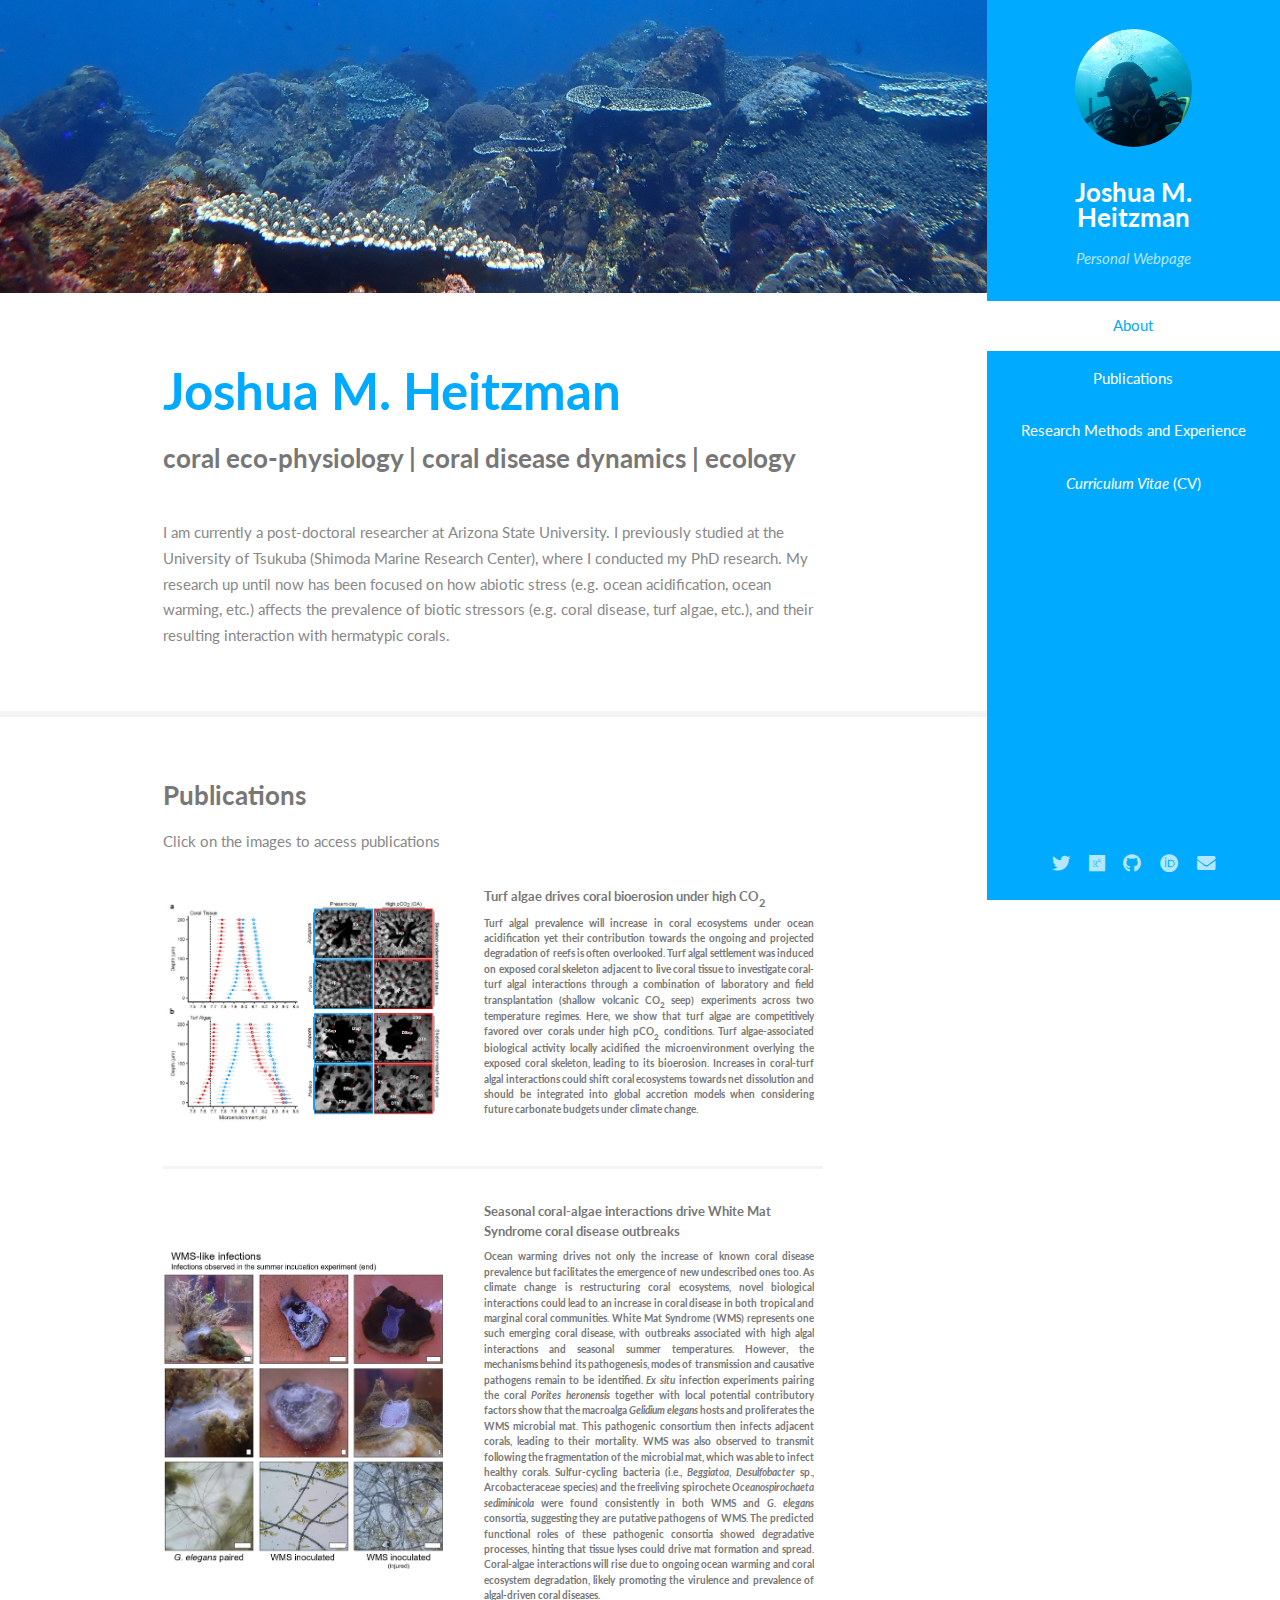
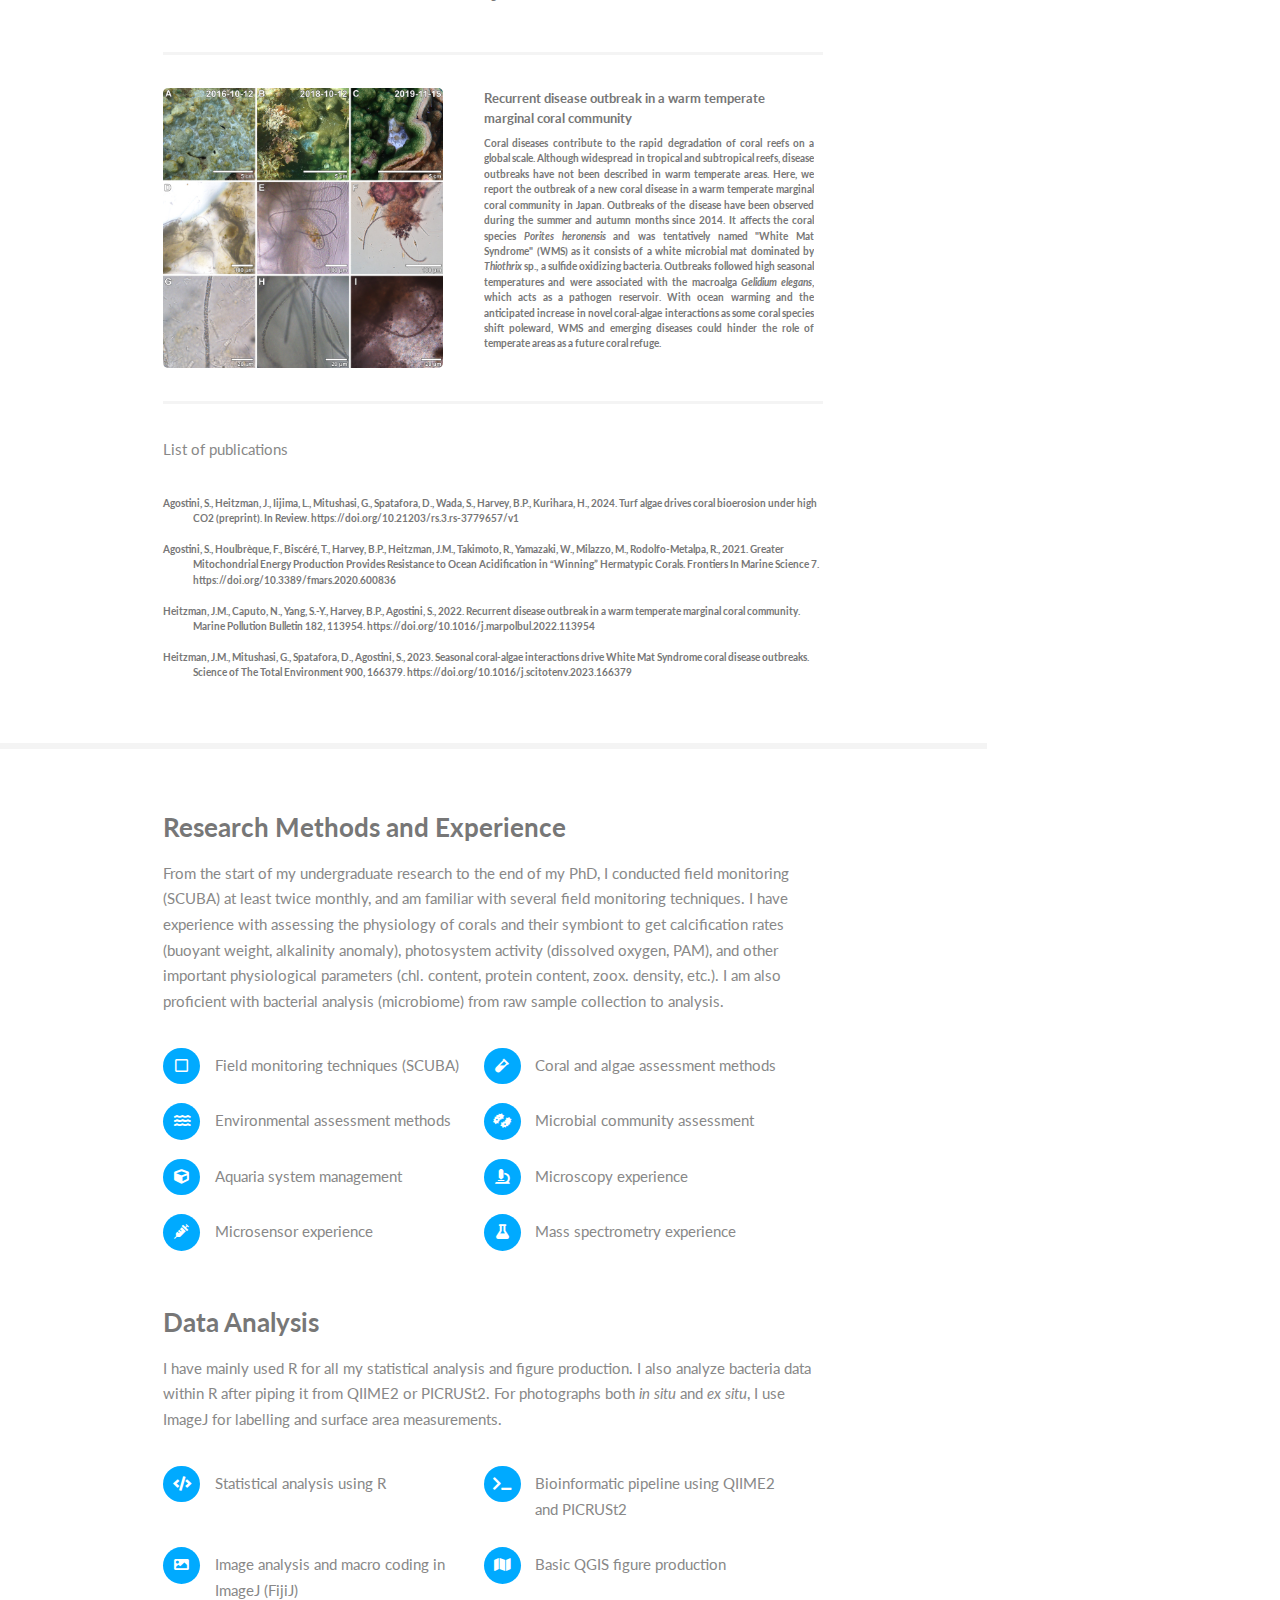
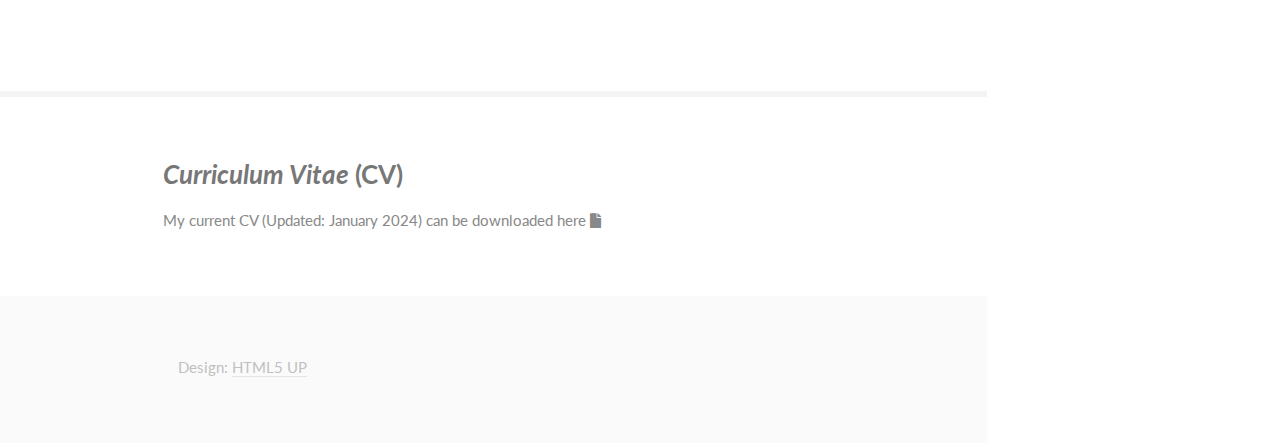
==== commit 8039fd12: "Update index.html" ====
--- a/index.html
+++ b/index.html
@@ -94,17 +94,19 @@
 										<article>
 										<p>List of publications</p>
 											<div class="csl-bib-body" style="line-height: 1.35; margin-left: 2em; text-indent:-2em;">
-											  <div class="csl-entry">Agostini, S., Heitzman, J., Iijima, L., Mitushasi, G., Spatafora, D., Wada, S., Harvey, B.P., Kurihara, H., 2024. Turf algae drives coral bioerosion under high CO2 (preprint). In Review. <a href="https://doi.org/10.21203/rs.3.rs-3779657/v1">https://doi.org/10.21203/rs.3.rs-3779657/v1</a></div>
-											  <span class="Z3988" title="url_ver=Z39.88-2004&amp;ctx_ver=Z39.88-2004&amp;rfr_id=info%3Asid%2Fzotero.org%3A2&amp;rft_val_fmt=info%3Aofi%2Ffmt%3Akev%3Amtx%3Abook&amp;rft.genre=report&amp;rft.btitle=Turf%20algae%20drives%20coral%20bioerosion%20under%20high%20CO2&amp;rft.aufirst=Sylvain&amp;rft.aulast=Agostini&amp;rft.au=Sylvain%20Agostini&amp;rft.au=Joshua%20Heitzman&amp;rft.au=Layla%20Iijima&amp;rft.au=Guinther%20Mitushasi&amp;rft.au=Davide%20Spatafora&amp;rft.au=Shigeki%20Wada&amp;rft.au=Ben%20P.%20Harvey&amp;rft.au=Haruko%20Kurihara&amp;rft.date=2024-01-25"></span>
-											  <br>
-											  <div class="csl-entry">Agostini, S., Houlbrèque, F., Biscéré, T., Harvey, B.P., Heitzman, J.M., Takimoto, R., Yamazaki, W., Milazzo, M., Rodolfo-Metalpa, R., 2021. Greater Mitochondrial Energy Production Provides Resistance to Ocean Acidification in “Winning” Hermatypic Corals. Frontiers In Marine Science 7. <a href="https://doi.org/10.3389/fmars.2020.600836">https://doi.org/10.3389/fmars.2020.600836</a></div>
-											  <span class="Z3988" title="url_ver=Z39.88-2004&amp;ctx_ver=Z39.88-2004&amp;rfr_id=info%3Asid%2Fzotero.org%3A2&amp;rft_id=info%3Adoi%2F10.3389%2Ffmars.2020.600836&amp;rft_val_fmt=info%3Aofi%2Ffmt%3Akev%3Amtx%3Ajournal&amp;rft.genre=article&amp;rft.atitle=Greater%20Mitochondrial%20Energy%20Production%20Provides%20Resistance%20to%20Ocean%20Acidification%20in%20%E2%80%9CWinning%E2%80%9D%20Hermatypic%20Corals&amp;rft.jtitle=Frontiers%20In%20Marine%20Science&amp;rft.volume=7&amp;rft.issue=600836&amp;rft.aufirst=Sylvain&amp;rft.aulast=Agostini&amp;rft.au=Sylvain%20Agostini&amp;rft.au=Fanny%20Houlbr%C3%A8que&amp;rft.au=Tom%20Bisc%C3%A9r%C3%A9&amp;rft.au=Ben%20P.%20Harvey&amp;rft.au=Joshua%20M.%20Heitzman&amp;rft.au=Risa%20Takimoto&amp;rft.au=Wataru%20Yamazaki&amp;rft.au=Marco%20Milazzo&amp;rft.au=Riccardo%20Rodolfo-Metalpa&amp;rft.date=2021-01-01&amp;rft.issn=2296-7745&amp;rft.language=en"></span>
-											  <br>
-											  <div class="csl-entry">Heitzman, J.M., Caputo, N., Yang, S.-Y., Harvey, B.P., Agostini, S., 2022. Recurrent disease outbreak in a warm temperate marginal coral community. Marine Pollution Bulletin 182, 113954. <a href="https://doi.org/10.1016/j.marpolbul.2022.113954">https://doi.org/10.1016/j.marpolbul.2022.113954</a></div>
-											  <span class="Z3988" title="url_ver=Z39.88-2004&amp;ctx_ver=Z39.88-2004&amp;rfr_id=info%3Asid%2Fzotero.org%3A2&amp;rft_id=info%3Adoi%2F10.1016%2Fj.marpolbul.2022.113954&amp;rft_val_fmt=info%3Aofi%2Ffmt%3Akev%3Amtx%3Ajournal&amp;rft.genre=article&amp;rft.atitle=Recurrent%20disease%20outbreak%20in%20a%20warm%20temperate%20marginal%20coral%20community&amp;rft.jtitle=Marine%20Pollution%20Bulletin&amp;rft.stitle=Marine%20Pollution%20Bulletin&amp;rft.volume=182&amp;rft.aufirst=Joshua%20M.&amp;rft.aulast=Heitzman&amp;rft.au=Joshua%20M.%20Heitzman&amp;rft.au=Nicol%C3%A8%20Caputo&amp;rft.au=Sung-Yin%20Yang&amp;rft.au=Ben%20P.%20Harvey&amp;rft.au=Sylvain%20Agostini&amp;rft.date=2022-09-01&amp;rft.pages=113954&amp;rft.issn=0025-326X&amp;rft.language=en"></span>
-											  <br>
-											  <div class="csl-entry">Heitzman, J.M., Mitushasi, G., Spatafora, D., Agostini, S., 2023. Seasonal coral-algae interactions drive White Mat Syndrome coral disease outbreaks. Science of The Total Environment 900, 166379. <a href="https://doi.org/10.1016/j.scitotenv.2023.166379">https://doi.org/10.1016/j.scitotenv.2023.166379</a></div>
-											  <span class="Z3988" title="url_ver=Z39.88-2004&amp;ctx_ver=Z39.88-2004&amp;rfr_id=info%3Asid%2Fzotero.org%3A2&amp;rft_id=info%3Adoi%2F10.1016%2Fj.scitotenv.2023.166379&amp;rft_val_fmt=info%3Aofi%2Ffmt%3Akev%3Amtx%3Ajournal&amp;rft.genre=article&amp;rft.atitle=Seasonal%20coral-algae%20interactions%20drive%20White%20Mat%20Syndrome%20coral%20disease%20outbreaks&amp;rft.jtitle=Science%20of%20The%20Total%20Environment&amp;rft.stitle=Science%20of%20The%20Total%20Environment&amp;rft.volume=900&amp;rft.aufirst=Joshua%20M.&amp;rft.aulast=Heitzman&amp;rft.au=Joshua%20M.%20Heitzman&amp;rft.au=Guinther%20Mitushasi&amp;rft.au=Davide%20Spatafora&amp;rft.au=Sylvain%20Agostini&amp;rft.date=2023-11-20&amp;rft.pages=166379&amp;rft.issn=0048-9697"></span>
+												<h6>
+												  <div class="csl-entry">Agostini, S., Heitzman, J., Iijima, L., Mitushasi, G., Spatafora, D., Wada, S., Harvey, B.P., Kurihara, H., 2024. Turf algae drives coral bioerosion under high CO2 (preprint). In Review. <a href="https://doi.org/10.21203/rs.3.rs-3779657/v1">https://doi.org/10.21203/rs.3.rs-3779657/v1</a></div>
+												  <span class="Z3988" title="url_ver=Z39.88-2004&amp;ctx_ver=Z39.88-2004&amp;rfr_id=info%3Asid%2Fzotero.org%3A2&amp;rft_val_fmt=info%3Aofi%2Ffmt%3Akev%3Amtx%3Abook&amp;rft.genre=report&amp;rft.btitle=Turf%20algae%20drives%20coral%20bioerosion%20under%20high%20CO2&amp;rft.aufirst=Sylvain&amp;rft.aulast=Agostini&amp;rft.au=Sylvain%20Agostini&amp;rft.au=Joshua%20Heitzman&amp;rft.au=Layla%20Iijima&amp;rft.au=Guinther%20Mitushasi&amp;rft.au=Davide%20Spatafora&amp;rft.au=Shigeki%20Wada&amp;rft.au=Ben%20P.%20Harvey&amp;rft.au=Haruko%20Kurihara&amp;rft.date=2024-01-25"></span>
+												  <br>
+												  <div class="csl-entry">Agostini, S., Houlbrèque, F., Biscéré, T., Harvey, B.P., Heitzman, J.M., Takimoto, R., Yamazaki, W., Milazzo, M., Rodolfo-Metalpa, R., 2021. Greater Mitochondrial Energy Production Provides Resistance to Ocean Acidification in “Winning” Hermatypic Corals. Frontiers In Marine Science 7. <a href="https://doi.org/10.3389/fmars.2020.600836">https://doi.org/10.3389/fmars.2020.600836</a></div>
+												  <span class="Z3988" title="url_ver=Z39.88-2004&amp;ctx_ver=Z39.88-2004&amp;rfr_id=info%3Asid%2Fzotero.org%3A2&amp;rft_id=info%3Adoi%2F10.3389%2Ffmars.2020.600836&amp;rft_val_fmt=info%3Aofi%2Ffmt%3Akev%3Amtx%3Ajournal&amp;rft.genre=article&amp;rft.atitle=Greater%20Mitochondrial%20Energy%20Production%20Provides%20Resistance%20to%20Ocean%20Acidification%20in%20%E2%80%9CWinning%E2%80%9D%20Hermatypic%20Corals&amp;rft.jtitle=Frontiers%20In%20Marine%20Science&amp;rft.volume=7&amp;rft.issue=600836&amp;rft.aufirst=Sylvain&amp;rft.aulast=Agostini&amp;rft.au=Sylvain%20Agostini&amp;rft.au=Fanny%20Houlbr%C3%A8que&amp;rft.au=Tom%20Bisc%C3%A9r%C3%A9&amp;rft.au=Ben%20P.%20Harvey&amp;rft.au=Joshua%20M.%20Heitzman&amp;rft.au=Risa%20Takimoto&amp;rft.au=Wataru%20Yamazaki&amp;rft.au=Marco%20Milazzo&amp;rft.au=Riccardo%20Rodolfo-Metalpa&amp;rft.date=2021-01-01&amp;rft.issn=2296-7745&amp;rft.language=en"></span>
+												  <br>
+												  <div class="csl-entry">Heitzman, J.M., Caputo, N., Yang, S.-Y., Harvey, B.P., Agostini, S., 2022. Recurrent disease outbreak in a warm temperate marginal coral community. Marine Pollution Bulletin 182, 113954. <a href="https://doi.org/10.1016/j.marpolbul.2022.113954">https://doi.org/10.1016/j.marpolbul.2022.113954</a></div>
+												  <span class="Z3988" title="url_ver=Z39.88-2004&amp;ctx_ver=Z39.88-2004&amp;rfr_id=info%3Asid%2Fzotero.org%3A2&amp;rft_id=info%3Adoi%2F10.1016%2Fj.marpolbul.2022.113954&amp;rft_val_fmt=info%3Aofi%2Ffmt%3Akev%3Amtx%3Ajournal&amp;rft.genre=article&amp;rft.atitle=Recurrent%20disease%20outbreak%20in%20a%20warm%20temperate%20marginal%20coral%20community&amp;rft.jtitle=Marine%20Pollution%20Bulletin&amp;rft.stitle=Marine%20Pollution%20Bulletin&amp;rft.volume=182&amp;rft.aufirst=Joshua%20M.&amp;rft.aulast=Heitzman&amp;rft.au=Joshua%20M.%20Heitzman&amp;rft.au=Nicol%C3%A8%20Caputo&amp;rft.au=Sung-Yin%20Yang&amp;rft.au=Ben%20P.%20Harvey&amp;rft.au=Sylvain%20Agostini&amp;rft.date=2022-09-01&amp;rft.pages=113954&amp;rft.issn=0025-326X&amp;rft.language=en"></span>
+												  <br>
+												  <div class="csl-entry">Heitzman, J.M., Mitushasi, G., Spatafora, D., Agostini, S., 2023. Seasonal coral-algae interactions drive White Mat Syndrome coral disease outbreaks. Science of The Total Environment 900, 166379. <a href="https://doi.org/10.1016/j.scitotenv.2023.166379">https://doi.org/10.1016/j.scitotenv.2023.166379</a></div>
+												  <span class="Z3988" title="url_ver=Z39.88-2004&amp;ctx_ver=Z39.88-2004&amp;rfr_id=info%3Asid%2Fzotero.org%3A2&amp;rft_id=info%3Adoi%2F10.1016%2Fj.scitotenv.2023.166379&amp;rft_val_fmt=info%3Aofi%2Ffmt%3Akev%3Amtx%3Ajournal&amp;rft.genre=article&amp;rft.atitle=Seasonal%20coral-algae%20interactions%20drive%20White%20Mat%20Syndrome%20coral%20disease%20outbreaks&amp;rft.jtitle=Science%20of%20The%20Total%20Environment&amp;rft.stitle=Science%20of%20The%20Total%20Environment&amp;rft.volume=900&amp;rft.aufirst=Joshua%20M.&amp;rft.aulast=Heitzman&amp;rft.au=Joshua%20M.%20Heitzman&amp;rft.au=Guinther%20Mitushasi&amp;rft.au=Davide%20Spatafora&amp;rft.au=Sylvain%20Agostini&amp;rft.date=2023-11-20&amp;rft.pages=166379&amp;rft.issn=0048-9697"></span>
+												</h6>
 											</div>
 										</article>
     
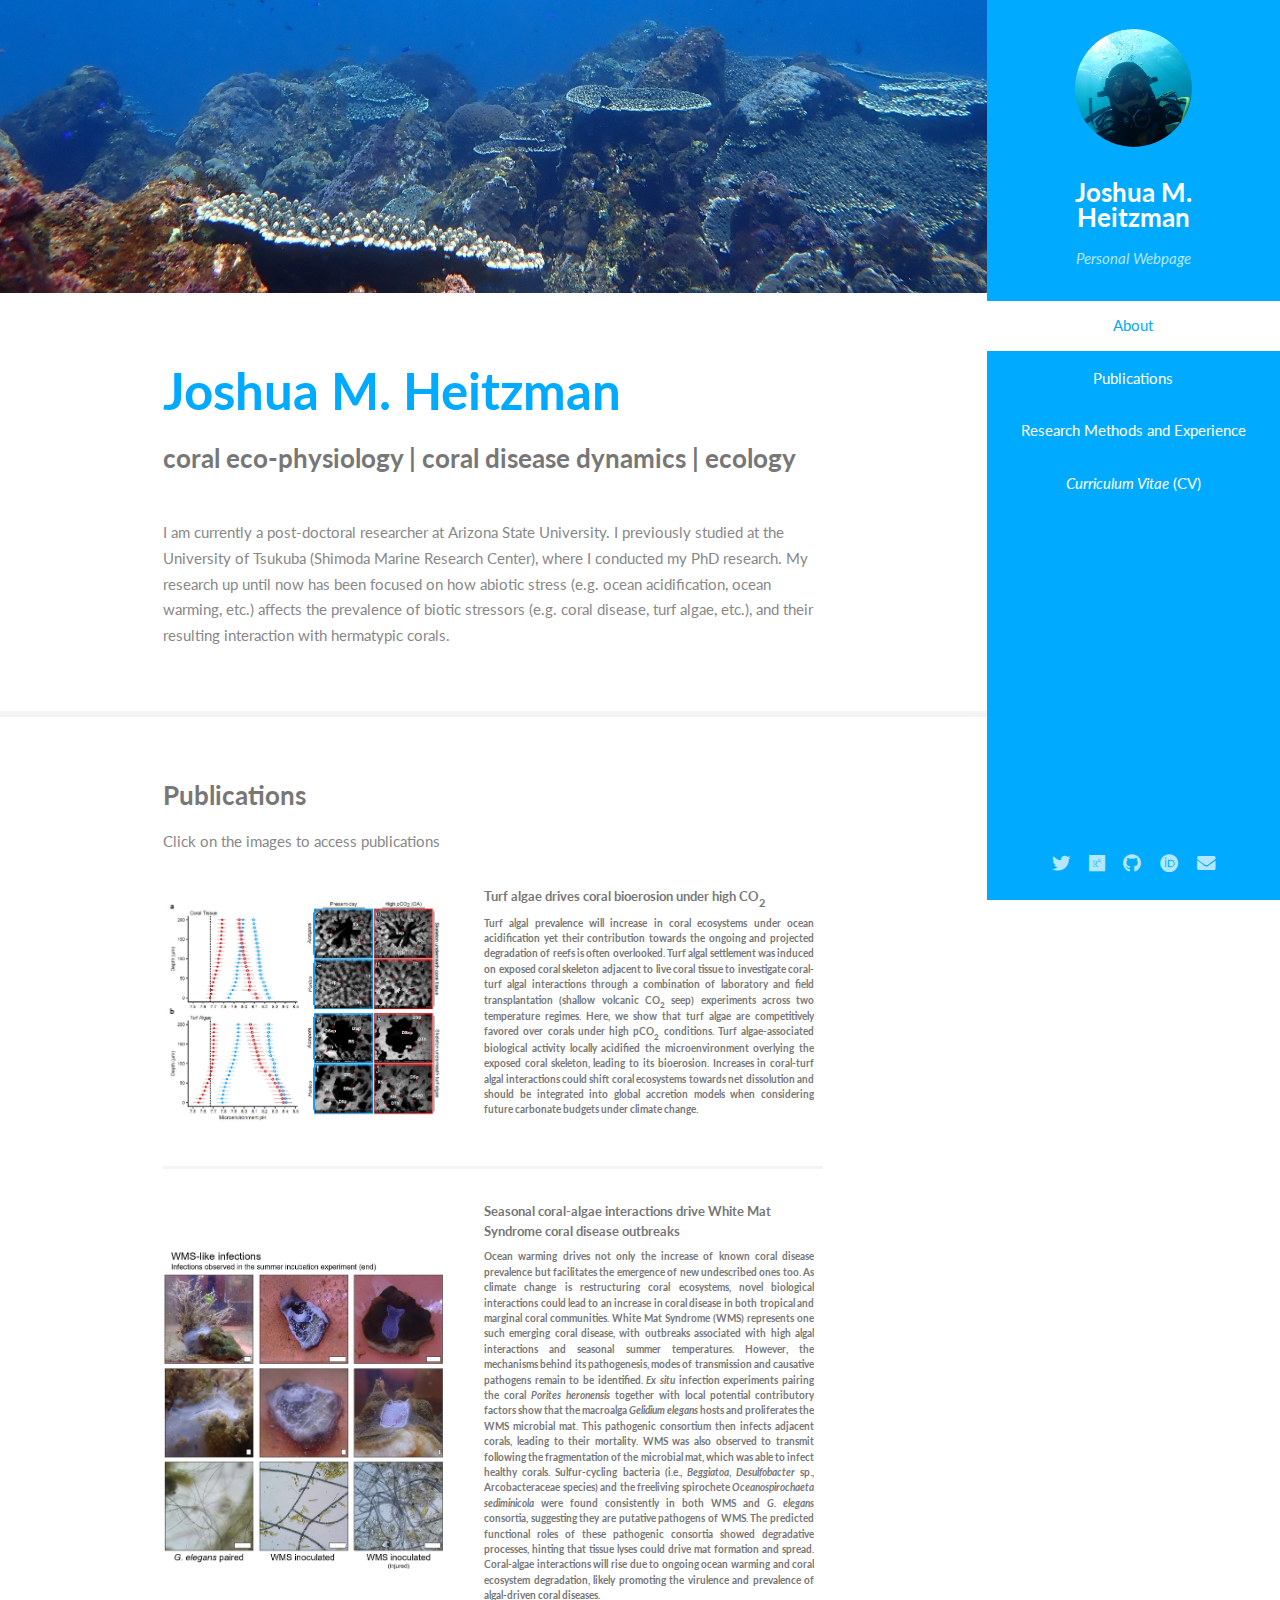
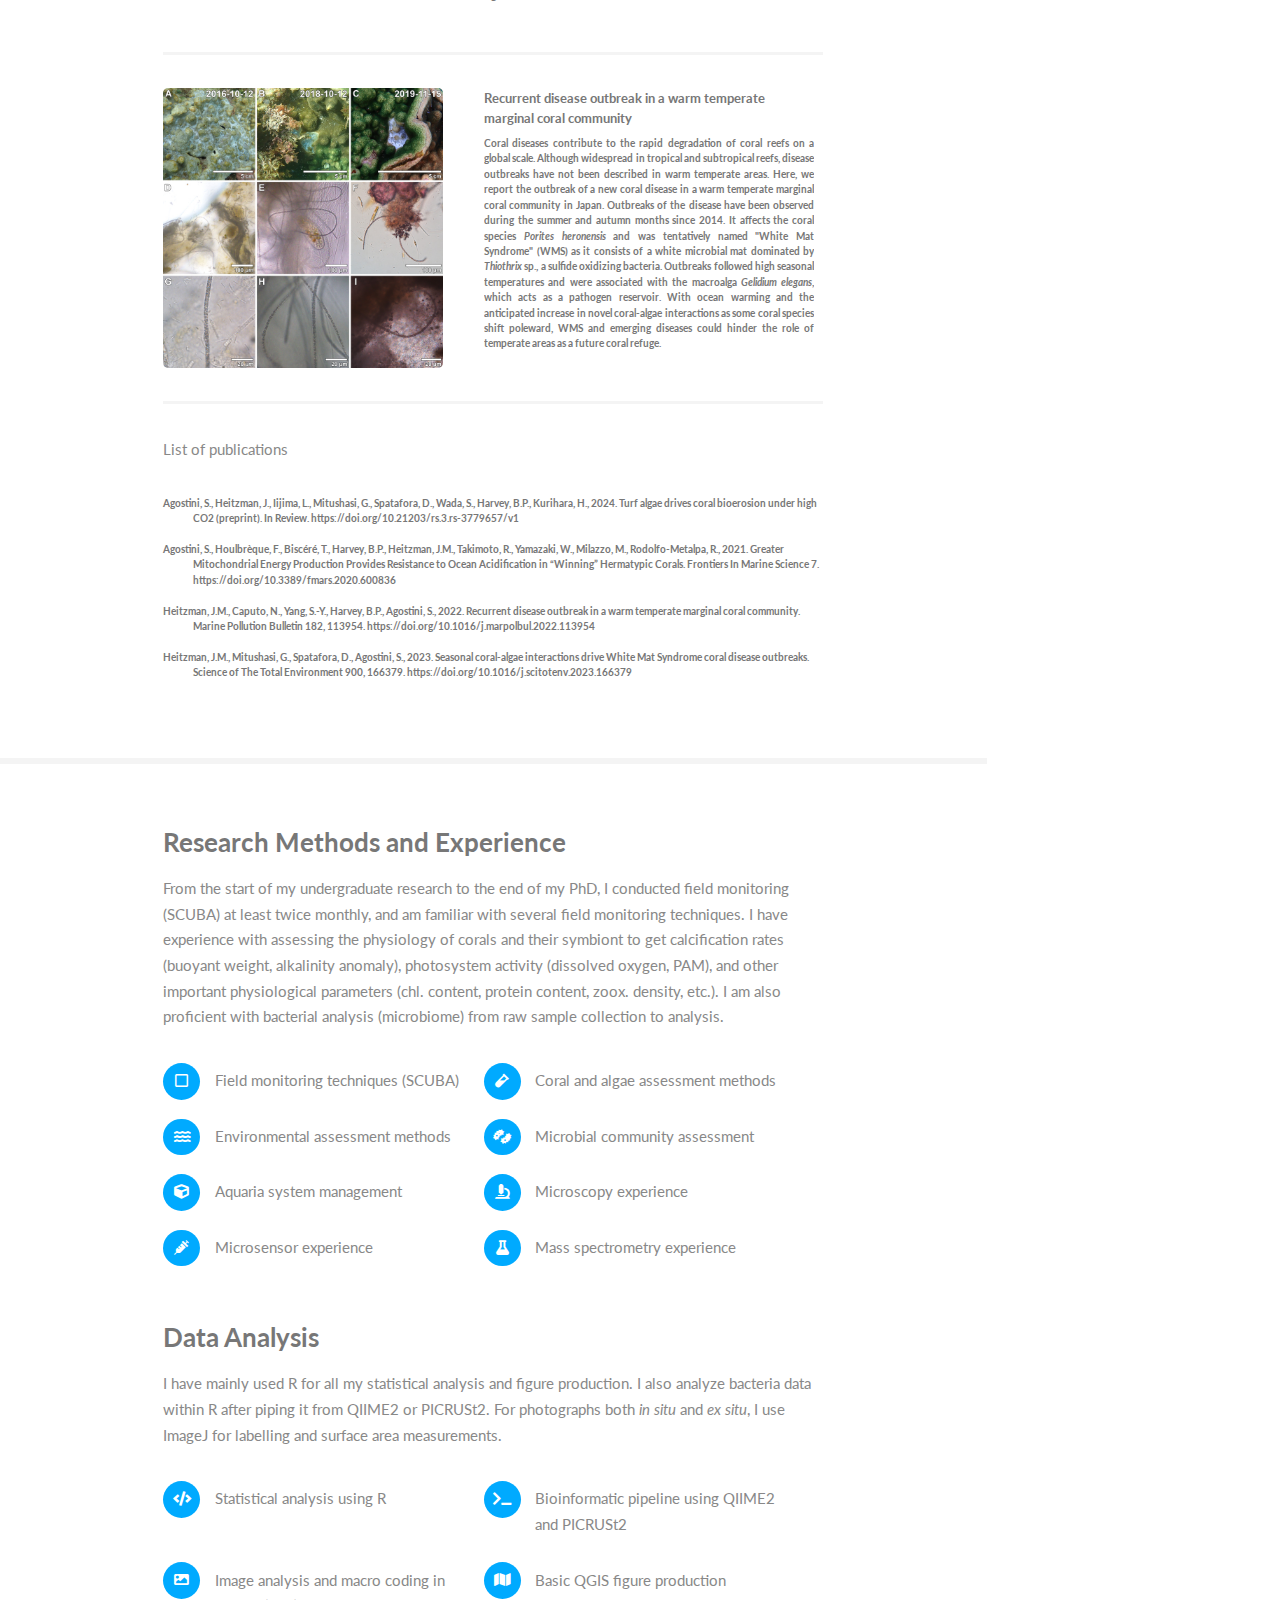
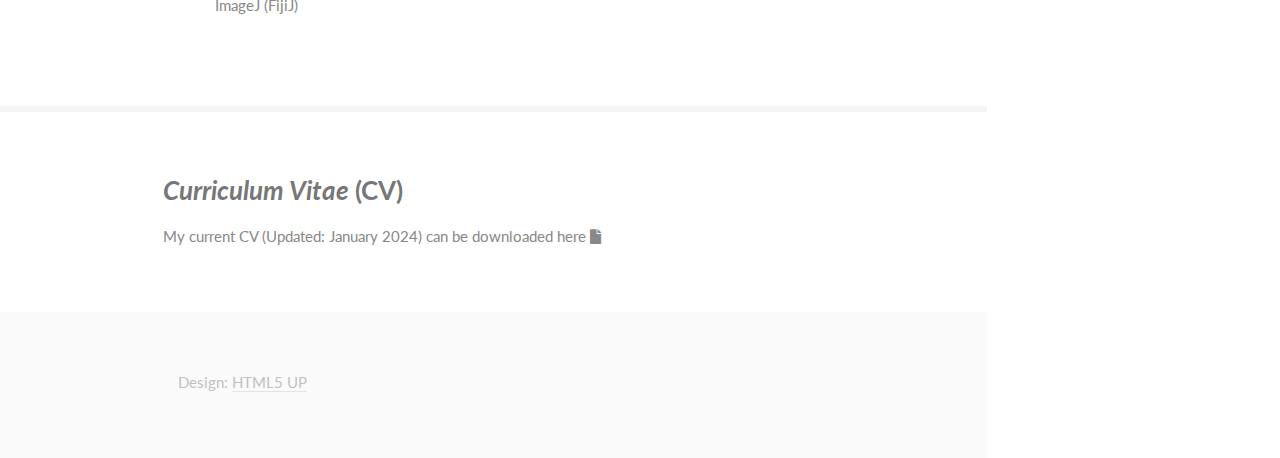
==== commit 48076e95: "Update index.html" ====
--- a/index.html
+++ b/index.html
@@ -97,15 +97,18 @@
 												<h6>
 												  <div class="csl-entry">Agostini, S., Heitzman, J., Iijima, L., Mitushasi, G., Spatafora, D., Wada, S., Harvey, B.P., Kurihara, H., 2024. Turf algae drives coral bioerosion under high CO2 (preprint). In Review. <a href="https://doi.org/10.21203/rs.3.rs-3779657/v1">https://doi.org/10.21203/rs.3.rs-3779657/v1</a></div>
 												  <span class="Z3988" title="url_ver=Z39.88-2004&amp;ctx_ver=Z39.88-2004&amp;rfr_id=info%3Asid%2Fzotero.org%3A2&amp;rft_val_fmt=info%3Aofi%2Ffmt%3Akev%3Amtx%3Abook&amp;rft.genre=report&amp;rft.btitle=Turf%20algae%20drives%20coral%20bioerosion%20under%20high%20CO2&amp;rft.aufirst=Sylvain&amp;rft.aulast=Agostini&amp;rft.au=Sylvain%20Agostini&amp;rft.au=Joshua%20Heitzman&amp;rft.au=Layla%20Iijima&amp;rft.au=Guinther%20Mitushasi&amp;rft.au=Davide%20Spatafora&amp;rft.au=Shigeki%20Wada&amp;rft.au=Ben%20P.%20Harvey&amp;rft.au=Haruko%20Kurihara&amp;rft.date=2024-01-25"></span>
-												  <br>
+													<br>
 												  <div class="csl-entry">Agostini, S., Houlbrèque, F., Biscéré, T., Harvey, B.P., Heitzman, J.M., Takimoto, R., Yamazaki, W., Milazzo, M., Rodolfo-Metalpa, R., 2021. Greater Mitochondrial Energy Production Provides Resistance to Ocean Acidification in “Winning” Hermatypic Corals. Frontiers In Marine Science 7. <a href="https://doi.org/10.3389/fmars.2020.600836">https://doi.org/10.3389/fmars.2020.600836</a></div>
 												  <span class="Z3988" title="url_ver=Z39.88-2004&amp;ctx_ver=Z39.88-2004&amp;rfr_id=info%3Asid%2Fzotero.org%3A2&amp;rft_id=info%3Adoi%2F10.3389%2Ffmars.2020.600836&amp;rft_val_fmt=info%3Aofi%2Ffmt%3Akev%3Amtx%3Ajournal&amp;rft.genre=article&amp;rft.atitle=Greater%20Mitochondrial%20Energy%20Production%20Provides%20Resistance%20to%20Ocean%20Acidification%20in%20%E2%80%9CWinning%E2%80%9D%20Hermatypic%20Corals&amp;rft.jtitle=Frontiers%20In%20Marine%20Science&amp;rft.volume=7&amp;rft.issue=600836&amp;rft.aufirst=Sylvain&amp;rft.aulast=Agostini&amp;rft.au=Sylvain%20Agostini&amp;rft.au=Fanny%20Houlbr%C3%A8que&amp;rft.au=Tom%20Bisc%C3%A9r%C3%A9&amp;rft.au=Ben%20P.%20Harvey&amp;rft.au=Joshua%20M.%20Heitzman&amp;rft.au=Risa%20Takimoto&amp;rft.au=Wataru%20Yamazaki&amp;rft.au=Marco%20Milazzo&amp;rft.au=Riccardo%20Rodolfo-Metalpa&amp;rft.date=2021-01-01&amp;rft.issn=2296-7745&amp;rft.language=en"></span>
-												  <br>
+													<br>
 												  <div class="csl-entry">Heitzman, J.M., Caputo, N., Yang, S.-Y., Harvey, B.P., Agostini, S., 2022. Recurrent disease outbreak in a warm temperate marginal coral community. Marine Pollution Bulletin 182, 113954. <a href="https://doi.org/10.1016/j.marpolbul.2022.113954">https://doi.org/10.1016/j.marpolbul.2022.113954</a></div>
 												  <span class="Z3988" title="url_ver=Z39.88-2004&amp;ctx_ver=Z39.88-2004&amp;rfr_id=info%3Asid%2Fzotero.org%3A2&amp;rft_id=info%3Adoi%2F10.1016%2Fj.marpolbul.2022.113954&amp;rft_val_fmt=info%3Aofi%2Ffmt%3Akev%3Amtx%3Ajournal&amp;rft.genre=article&amp;rft.atitle=Recurrent%20disease%20outbreak%20in%20a%20warm%20temperate%20marginal%20coral%20community&amp;rft.jtitle=Marine%20Pollution%20Bulletin&amp;rft.stitle=Marine%20Pollution%20Bulletin&amp;rft.volume=182&amp;rft.aufirst=Joshua%20M.&amp;rft.aulast=Heitzman&amp;rft.au=Joshua%20M.%20Heitzman&amp;rft.au=Nicol%C3%A8%20Caputo&amp;rft.au=Sung-Yin%20Yang&amp;rft.au=Ben%20P.%20Harvey&amp;rft.au=Sylvain%20Agostini&amp;rft.date=2022-09-01&amp;rft.pages=113954&amp;rft.issn=0025-326X&amp;rft.language=en"></span>
-												  <br>
+													<br>
 												  <div class="csl-entry">Heitzman, J.M., Mitushasi, G., Spatafora, D., Agostini, S., 2023. Seasonal coral-algae interactions drive White Mat Syndrome coral disease outbreaks. Science of The Total Environment 900, 166379. <a href="https://doi.org/10.1016/j.scitotenv.2023.166379">https://doi.org/10.1016/j.scitotenv.2023.166379</a></div>
 												  <span class="Z3988" title="url_ver=Z39.88-2004&amp;ctx_ver=Z39.88-2004&amp;rfr_id=info%3Asid%2Fzotero.org%3A2&amp;rft_id=info%3Adoi%2F10.1016%2Fj.scitotenv.2023.166379&amp;rft_val_fmt=info%3Aofi%2Ffmt%3Akev%3Amtx%3Ajournal&amp;rft.genre=article&amp;rft.atitle=Seasonal%20coral-algae%20interactions%20drive%20White%20Mat%20Syndrome%20coral%20disease%20outbreaks&amp;rft.jtitle=Science%20of%20The%20Total%20Environment&amp;rft.stitle=Science%20of%20The%20Total%20Environment&amp;rft.volume=900&amp;rft.aufirst=Joshua%20M.&amp;rft.aulast=Heitzman&amp;rft.au=Joshua%20M.%20Heitzman&amp;rft.au=Guinther%20Mitushasi&amp;rft.au=Davide%20Spatafora&amp;rft.au=Sylvain%20Agostini&amp;rft.date=2023-11-20&amp;rft.pages=166379&amp;rft.issn=0048-9697"></span>
+													<br>
+												
+												
 												</h6>
 											</div>
 										</article>
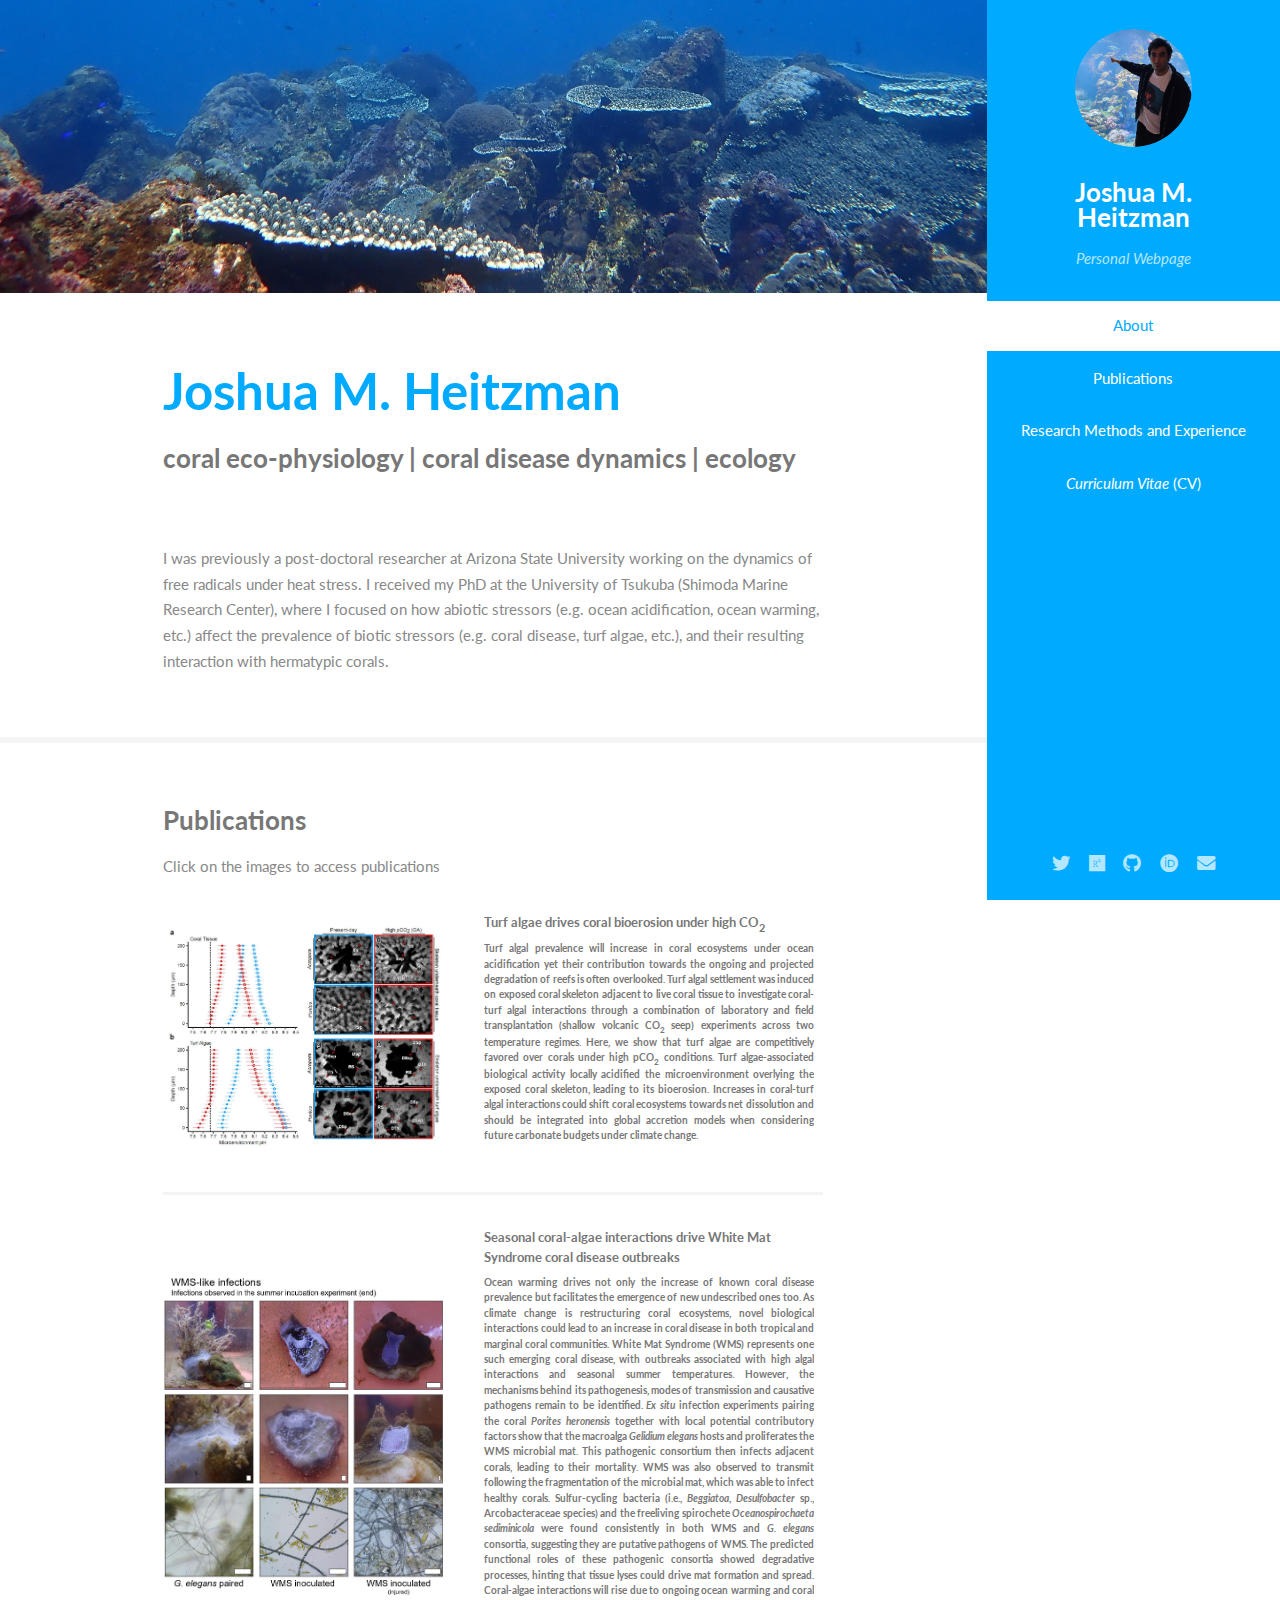
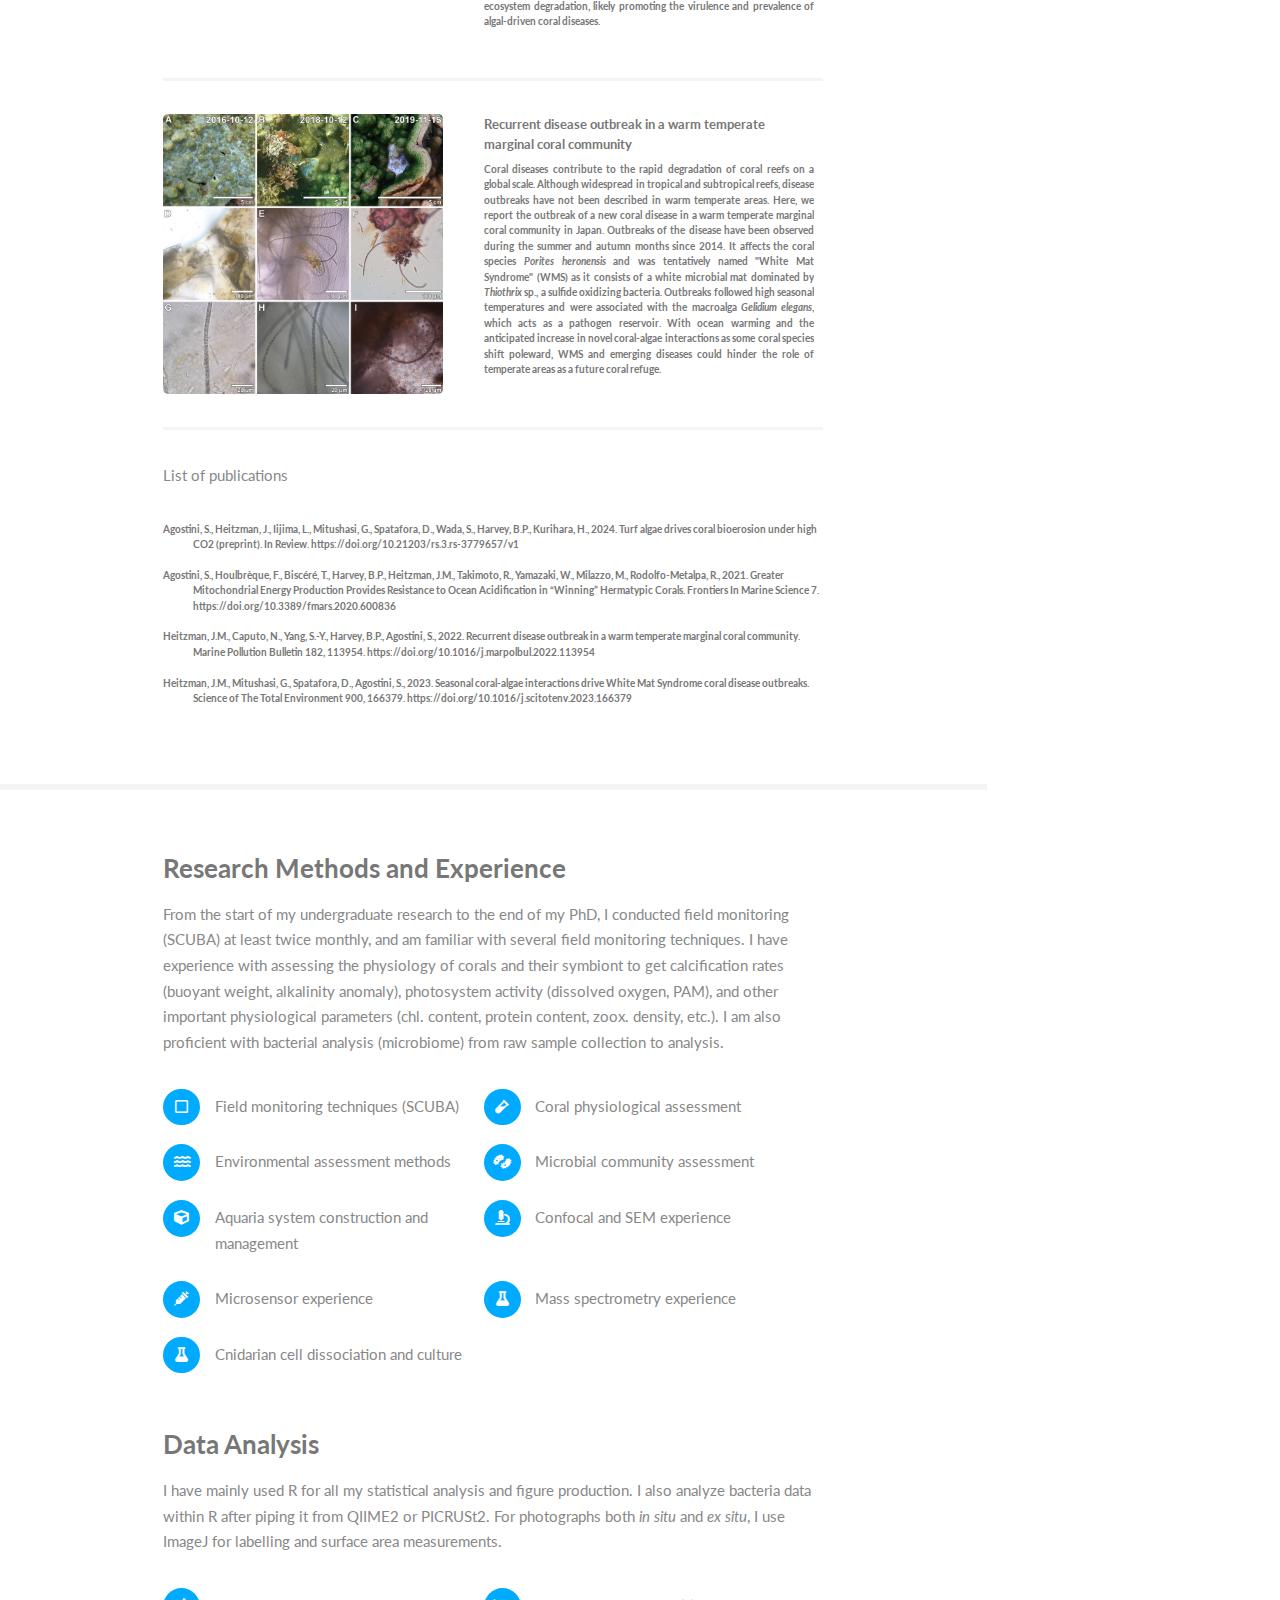
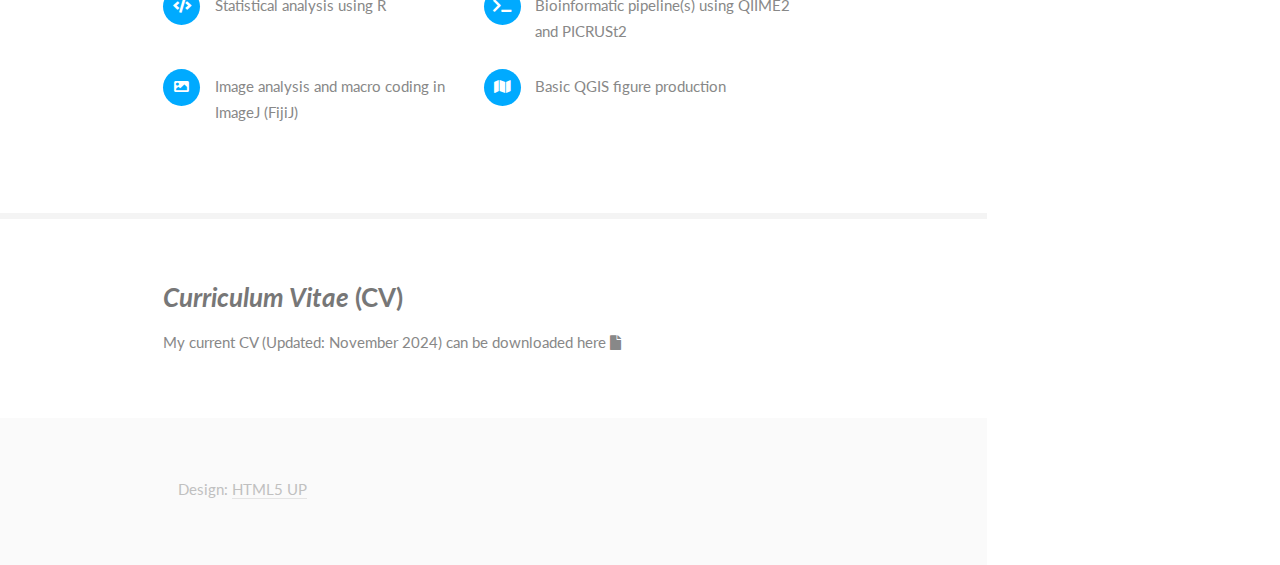
==== commit 2bcdf45b: "Update" ====
--- a/index.html
+++ b/index.html
@@ -56,7 +56,8 @@
 										<h2>Joshua M. Heitzman</h2>
 										<p>coral eco-physiology | coral disease dynamics | ecology</p>
 									</header>
-									<p>I am currently a post-doctoral researcher at Arizona State University. I previously studied at the University of Tsukuba (Shimoda Marine Research Center), where I conducted my PhD research. My research up until now has been focused on how abiotic stress (e.g. ocean acidification, ocean warming, etc.) affects the prevalence of biotic stressors (e.g. coral disease, turf algae, etc.), and their resulting interaction with hermatypic corals.</p>
+									<img src="images/pic04.JPG" alt="" /></a>
+									<p>I was previously a post-doctoral researcher at Arizona State University working on the dynamics of free radicals under heat stress. I received my PhD at the University of Tsukuba (Shimoda Marine Research Center), where I focused on how abiotic stressors (e.g. ocean acidification, ocean warming, etc.) affect the prevalence of biotic stressors (e.g. coral disease, turf algae, etc.), and their resulting interaction with hermatypic corals.</p>
 								</div>
 							</section>
 
@@ -135,20 +136,21 @@
 									<p>From the start of my undergraduate research to the end of my PhD, I conducted field monitoring (SCUBA) at least twice monthly, and am familiar with several field monitoring techniques. I have experience with assessing the physiology of corals and their symbiont to get calcification rates (buoyant weight, alkalinity anomaly), photosystem activity (dissolved oxygen, PAM), and other important physiological parameters (chl. content, protein content, zoox. density, etc.). I am also proficient with bacterial analysis (microbiome) from raw sample collection to analysis.</p>
 									<ul class="feature-icons">
 										<li class="fa-regular fa-square">Field monitoring techniques (SCUBA)</li>
-										<li class="icon solid fa-vial">Coral and algae assessment methods</li>
+										<li class="icon solid fa-vial">Coral physiological assessment</li>
 										<li class="icon solid fa-water">Environmental assessment methods</li>
 										<li class="icon solid fa-bacteria">Microbial community assessment</li>
-										<li class="icon solid fa-cube">Aquaria system management</li>
-										<li class="icon solid fa-microscope">Microscopy experience</li>
+										<li class="icon solid fa-cube">Aquaria system construction and management</li>
+										<li class="icon solid fa-microscope">Confocal and SEM experience</li>
 										<li class="icon solid fa-syringe">Microsensor experience</li>
 										<li class="icon solid fa-flask">Mass spectrometry experience</li>
+										<li class="icon solid fa-flask">Cnidarian cell dissociation and culture</li>
 									</ul>
 									
 									<h3>Data Analysis</h3>
 									<p>I have mainly used R for all my statistical analysis and figure production. I also analyze bacteria data within R after piping it from QIIME2 or PICRUSt2. For photographs both <i>in situ</i> and <i>ex situ</i>, I use ImageJ for labelling and surface area measurements.</p>
 									<ul class="feature-icons">
 										<li class="icon solid fa-code">Statistical analysis using R</li>
-										<li class="icon solid fa-terminal">Bioinformatic pipeline using QIIME2 and PICRUSt2</li>
+										<li class="icon solid fa-terminal">Bioinformatic pipeline(s) using QIIME2 and PICRUSt2</li>
 										<li class="icon solid fa-image">Image analysis and macro coding in ImageJ (FijiJ)</li>
 										<li class="icon solid fa-map">Basic QGIS figure production</li>
 									</ul>
@@ -159,7 +161,7 @@
 							<section id="four">
 								<div class="container">
 									<h3><i>Curriculum Vitae</i> (CV)</h3>
-									<p>My current CV (Updated: January 2024) can be downloaded here   <a href="./2024 CV JH.pdf" class="icon solid fa-file"><span class="label">CV</span></a>
+									<p>My current CV (Updated: November 2024) can be downloaded here   <a href="./2024 CV JH.pdf" class="icon solid fa-file"><span class="label">CV</span></a>
 									</p>
 								</div>
 							</section>
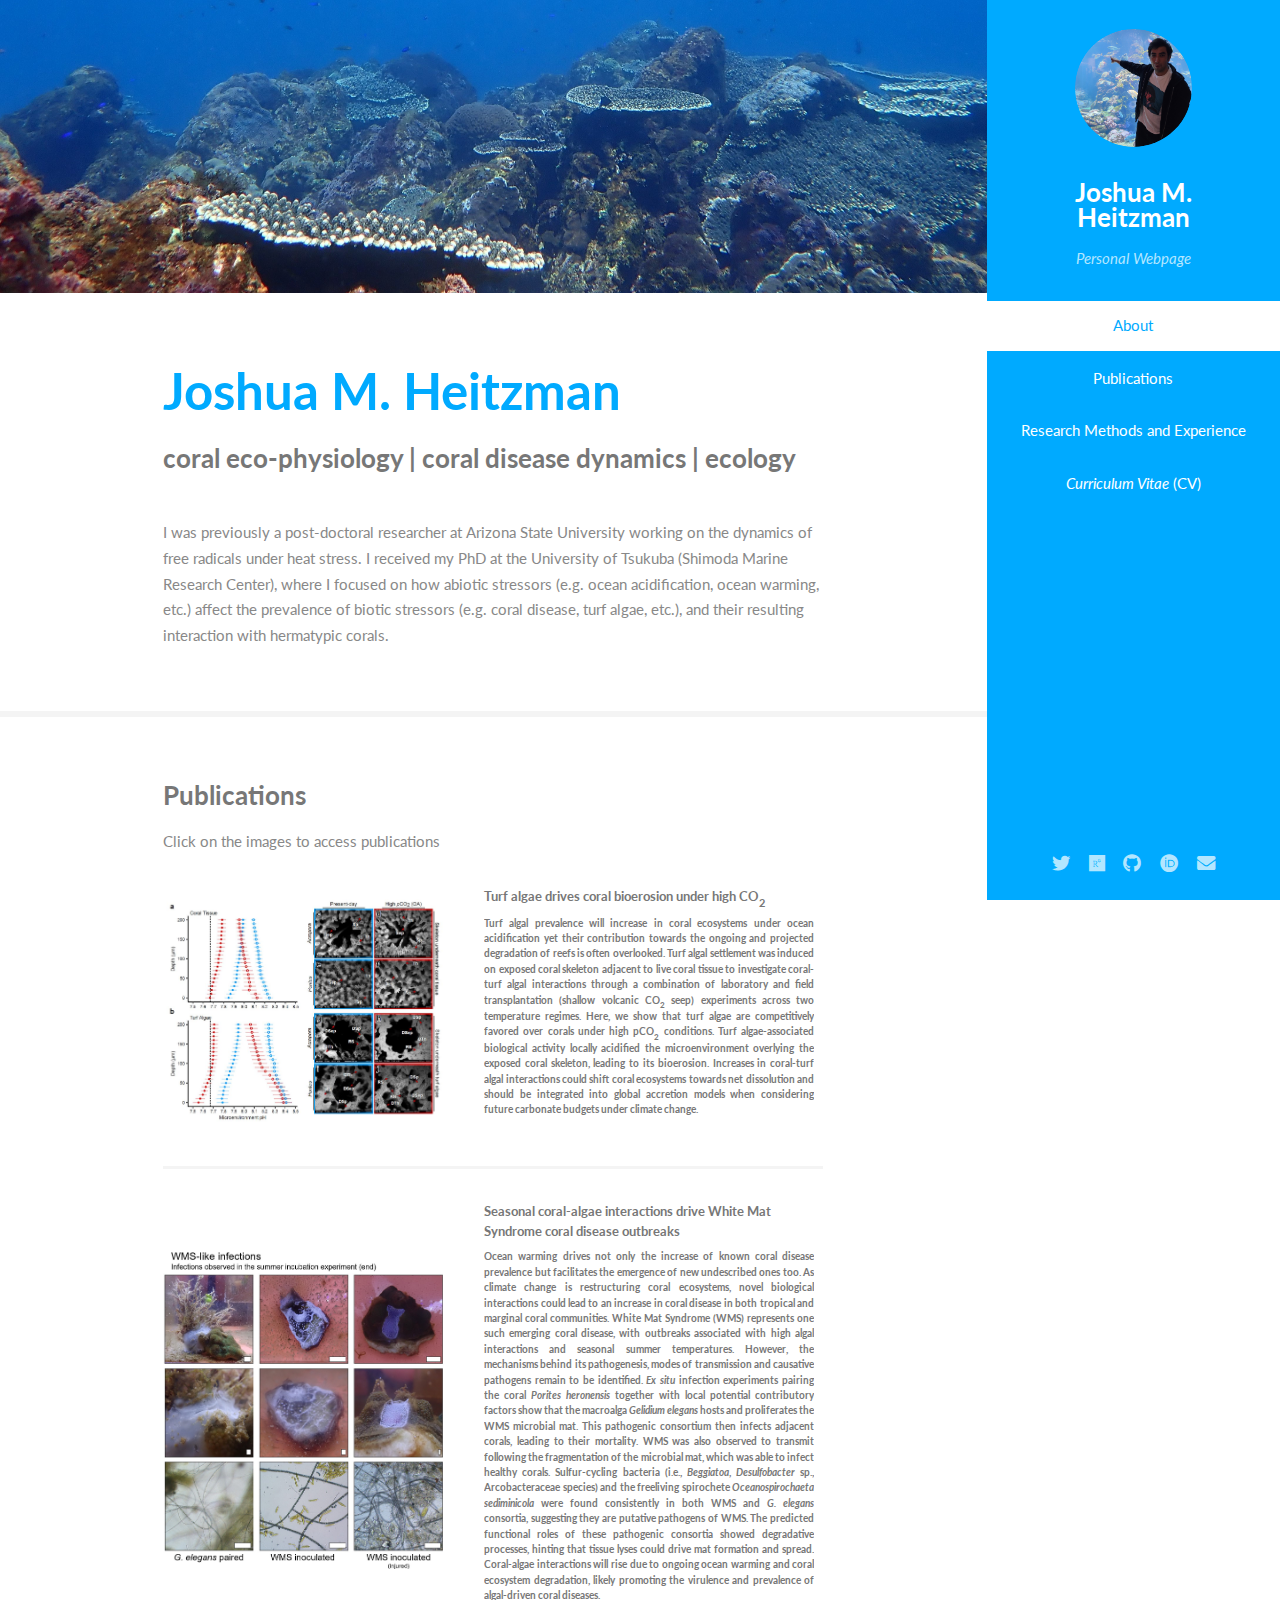
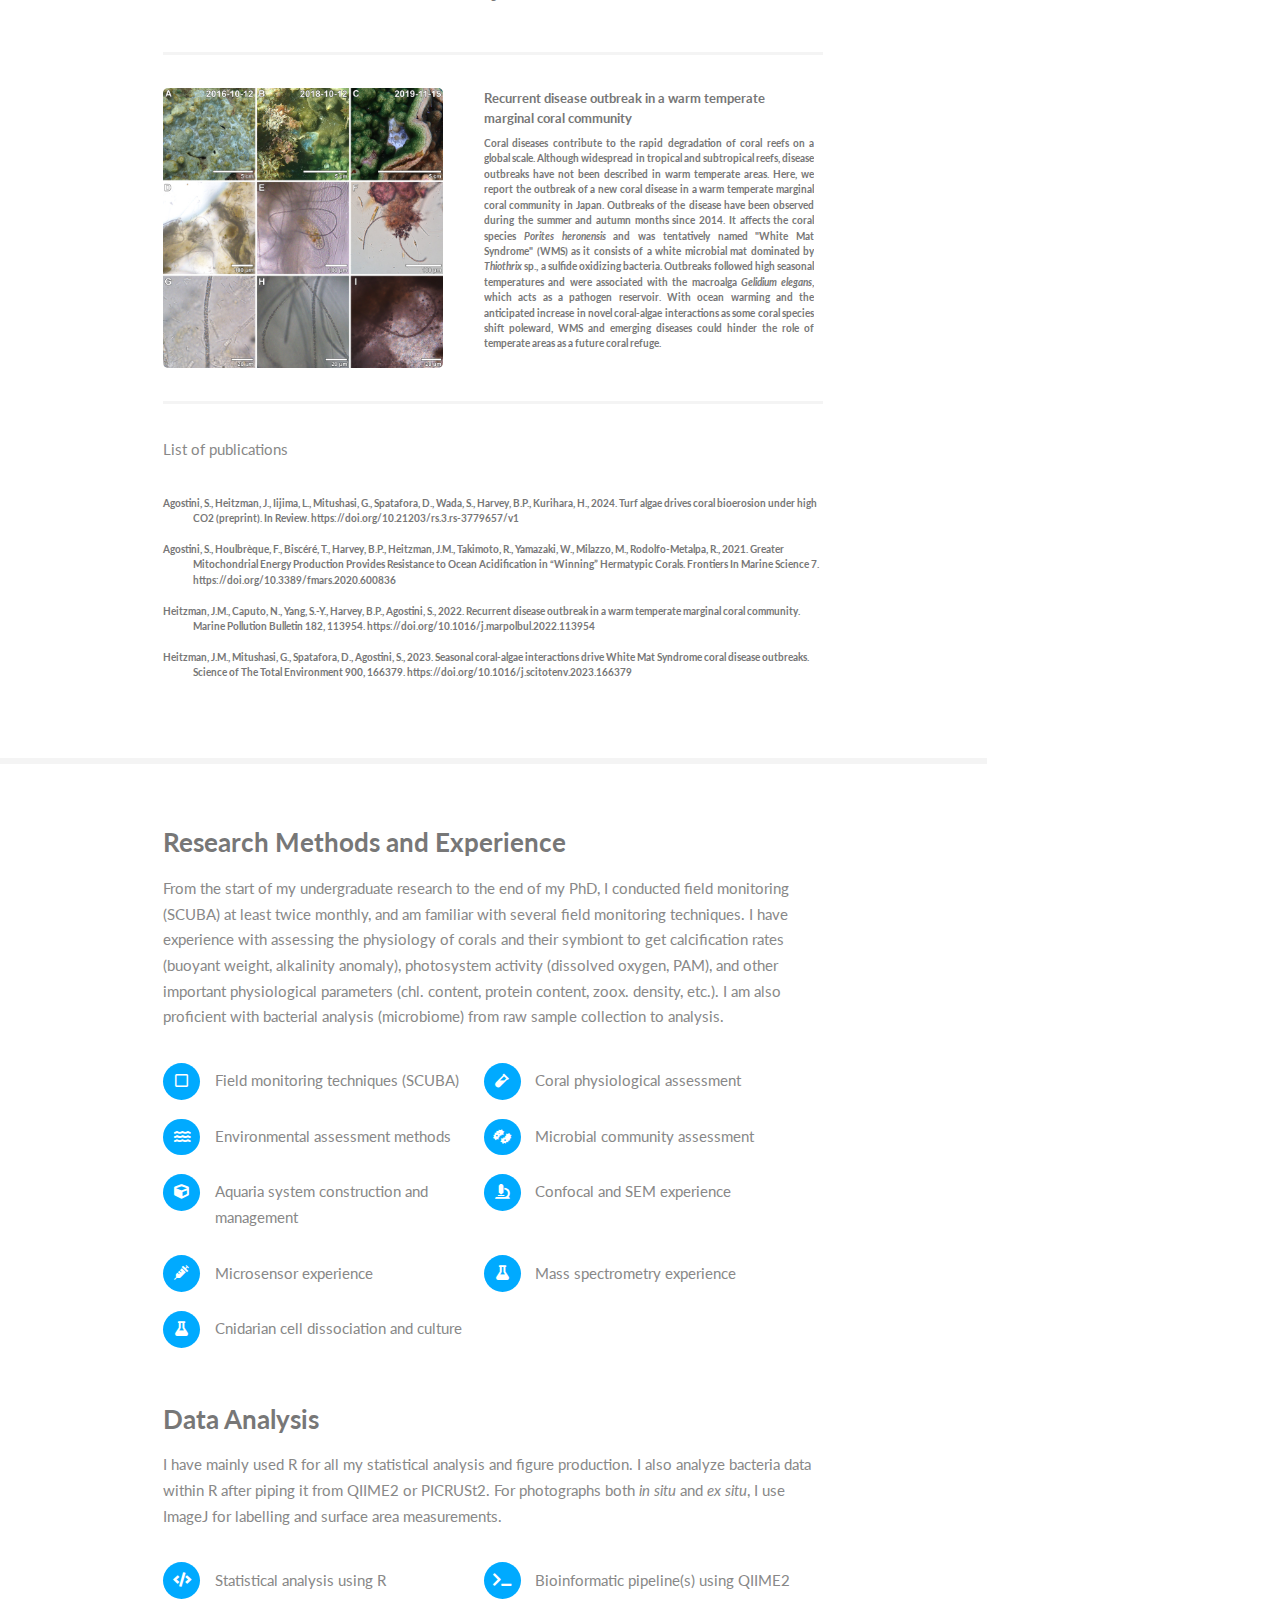
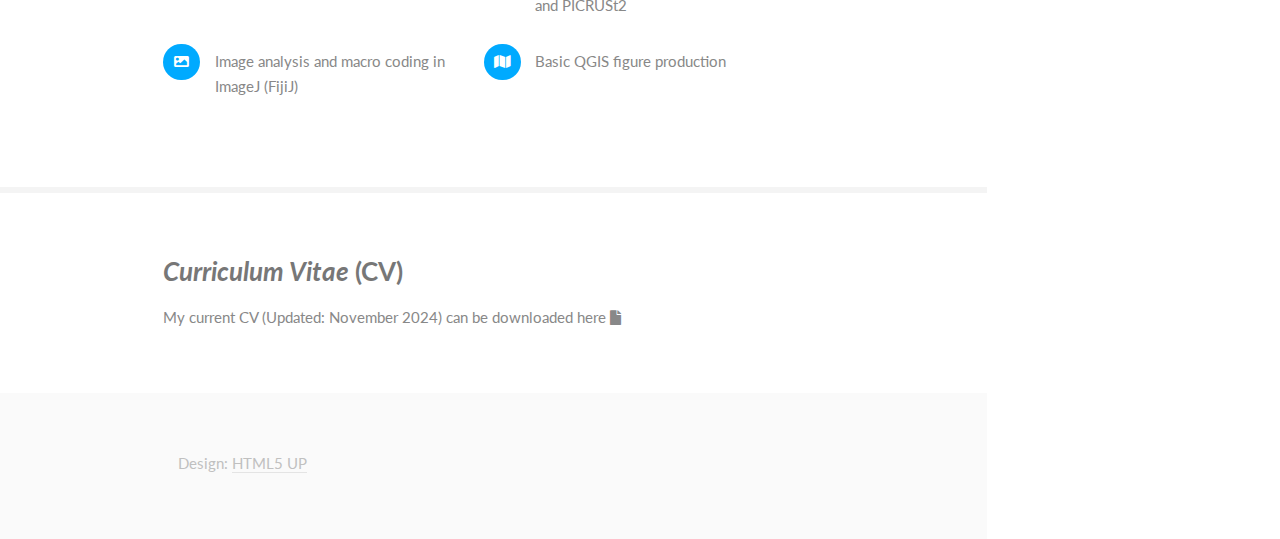
==== commit 78e401b8: "Update index.html" ====
--- a/index.html
+++ b/index.html
@@ -56,8 +56,7 @@
 										<h2>Joshua M. Heitzman</h2>
 										<p>coral eco-physiology | coral disease dynamics | ecology</p>
 									</header>
-									<img src="images/pic04.JPG" alt="" /></a>
-									<p>I was previously a post-doctoral researcher at Arizona State University working on the dynamics of free radicals under heat stress. I received my PhD at the University of Tsukuba (Shimoda Marine Research Center), where I focused on how abiotic stressors (e.g. ocean acidification, ocean warming, etc.) affect the prevalence of biotic stressors (e.g. coral disease, turf algae, etc.), and their resulting interaction with hermatypic corals.</p>
+									<p><img src="images/pic04.JPG" alt="" />I was previously a post-doctoral researcher at Arizona State University working on the dynamics of free radicals under heat stress. I received my PhD at the University of Tsukuba (Shimoda Marine Research Center), where I focused on how abiotic stressors (e.g. ocean acidification, ocean warming, etc.) affect the prevalence of biotic stressors (e.g. coral disease, turf algae, etc.), and their resulting interaction with hermatypic corals.</p>
 								</div>
 							</section>
 
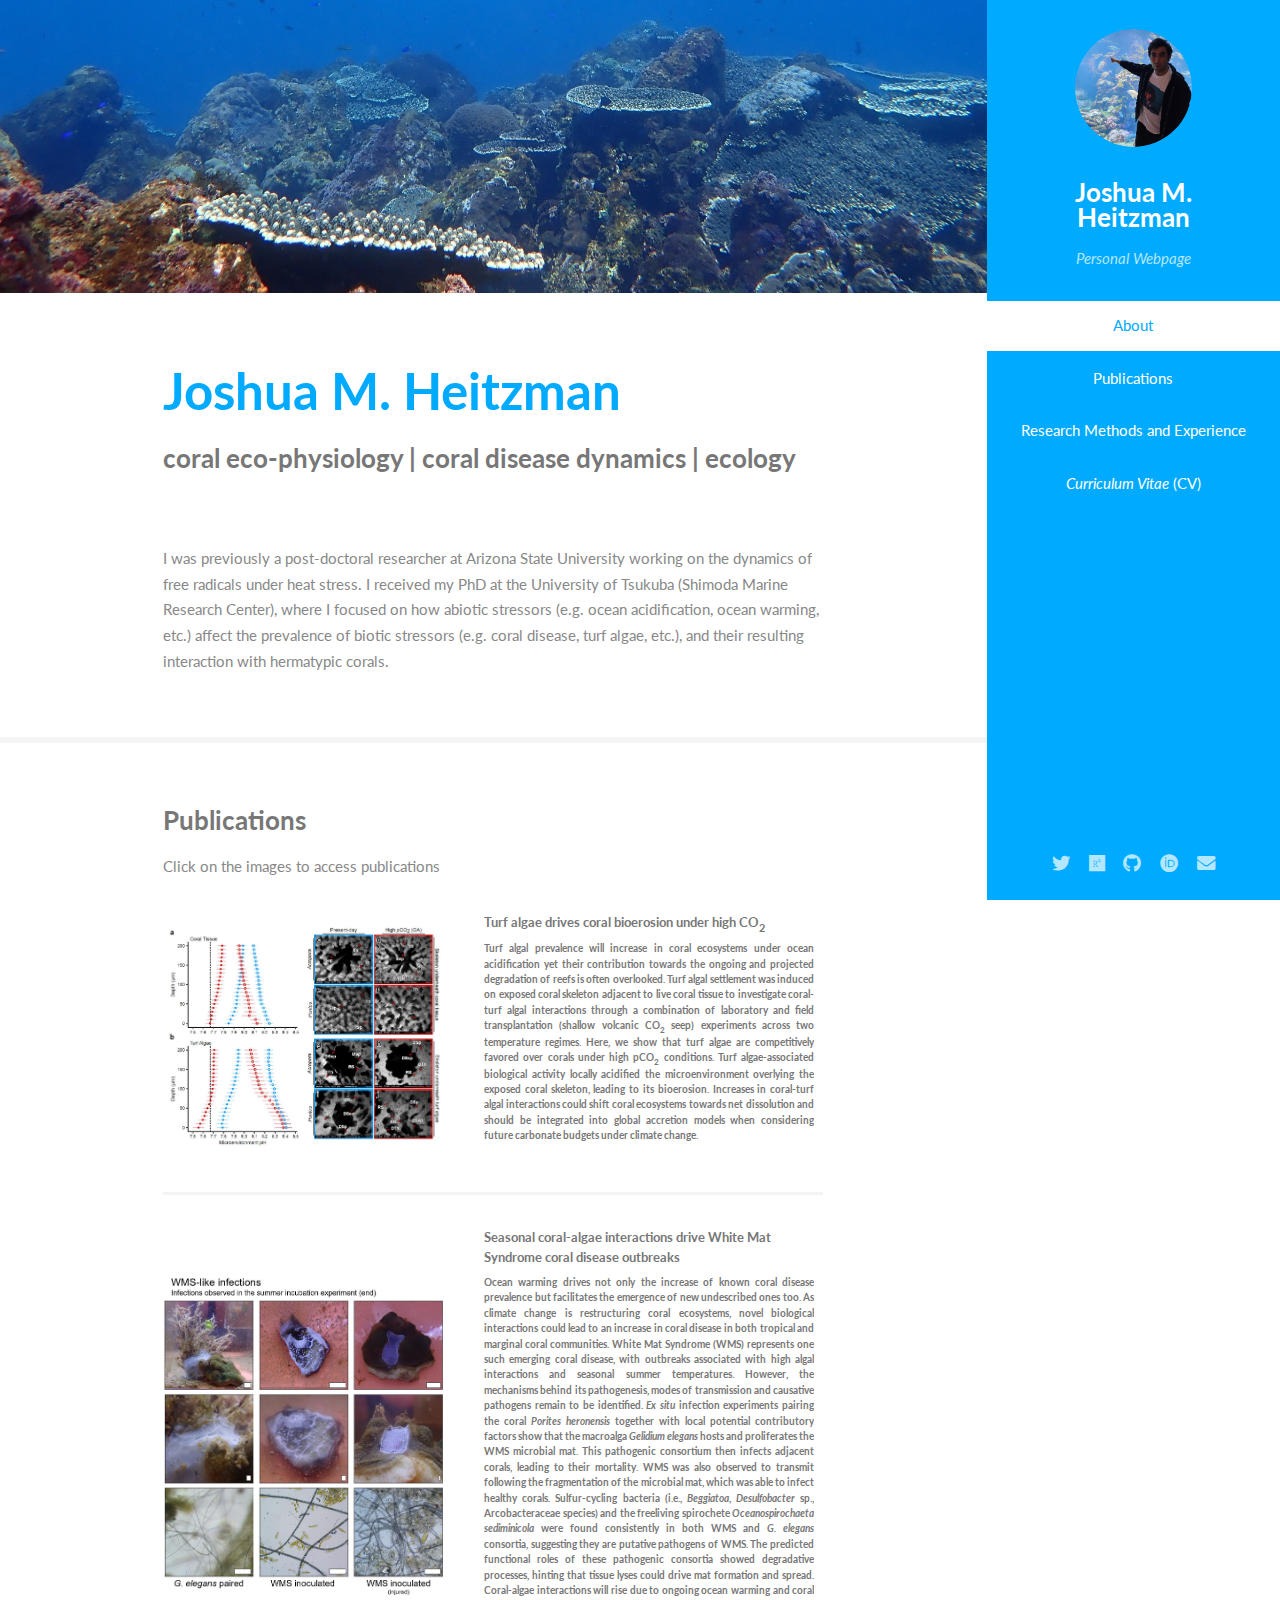
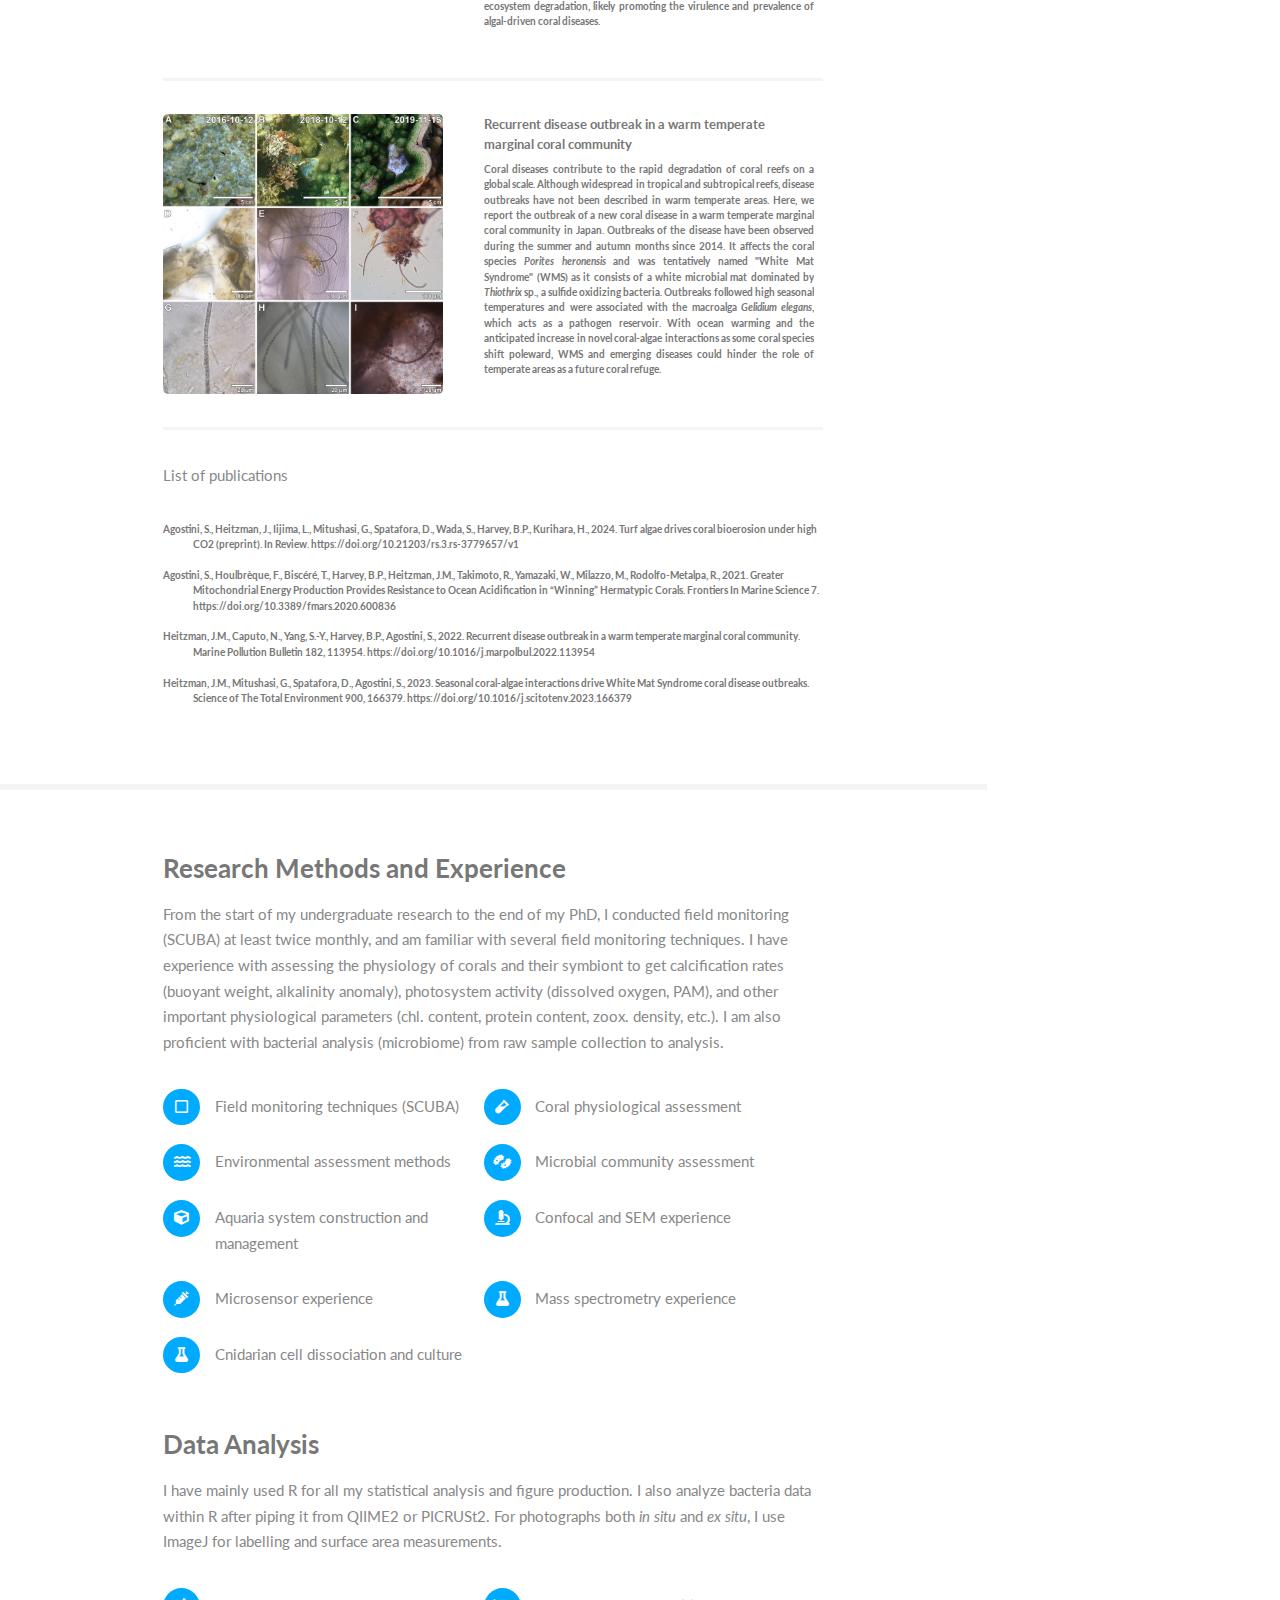
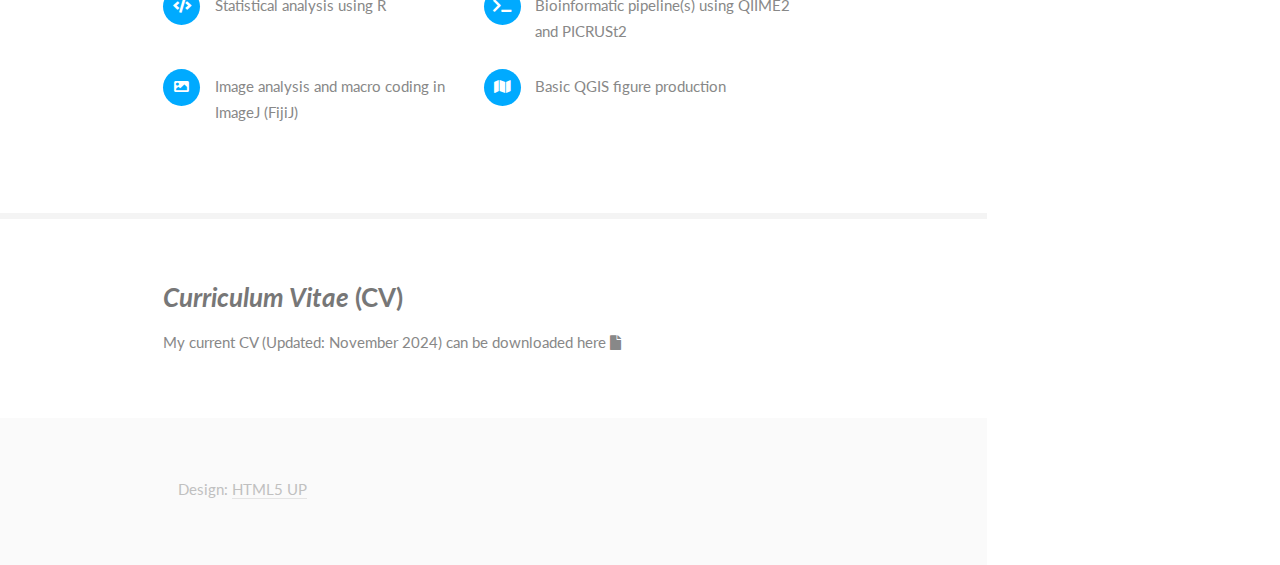
==== commit 48f26878: "Update index.html" ====
--- a/index.html
+++ b/index.html
@@ -56,7 +56,8 @@
 										<h2>Joshua M. Heitzman</h2>
 										<p>coral eco-physiology | coral disease dynamics | ecology</p>
 									</header>
-									<p><img src="images/pic04.JPG" alt="" />I was previously a post-doctoral researcher at Arizona State University working on the dynamics of free radicals under heat stress. I received my PhD at the University of Tsukuba (Shimoda Marine Research Center), where I focused on how abiotic stressors (e.g. ocean acidification, ocean warming, etc.) affect the prevalence of biotic stressors (e.g. coral disease, turf algae, etc.), and their resulting interaction with hermatypic corals.</p>
+									<img src="images/pic04.png" alt="" />
+									<p>I was previously a post-doctoral researcher at Arizona State University working on the dynamics of free radicals under heat stress. I received my PhD at the University of Tsukuba (Shimoda Marine Research Center), where I focused on how abiotic stressors (e.g. ocean acidification, ocean warming, etc.) affect the prevalence of biotic stressors (e.g. coral disease, turf algae, etc.), and their resulting interaction with hermatypic corals.</p>
 								</div>
 							</section>
 
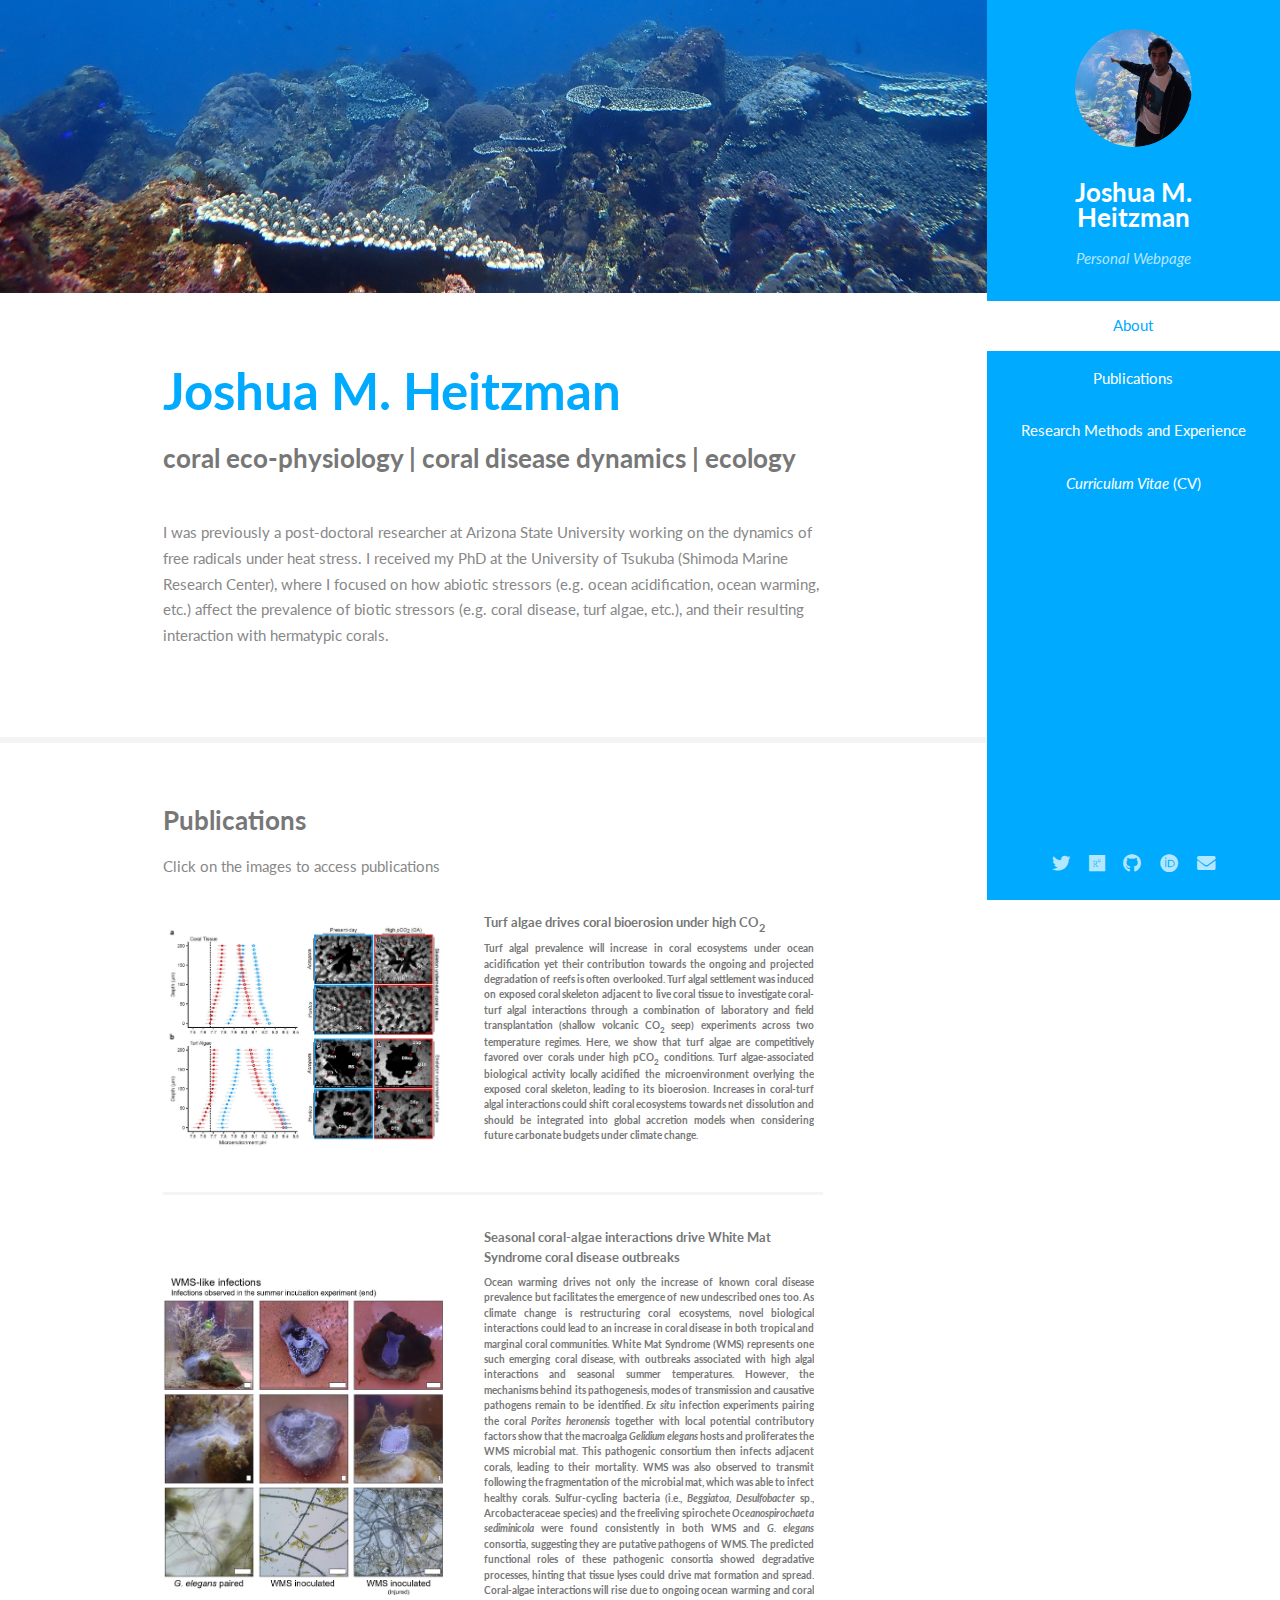
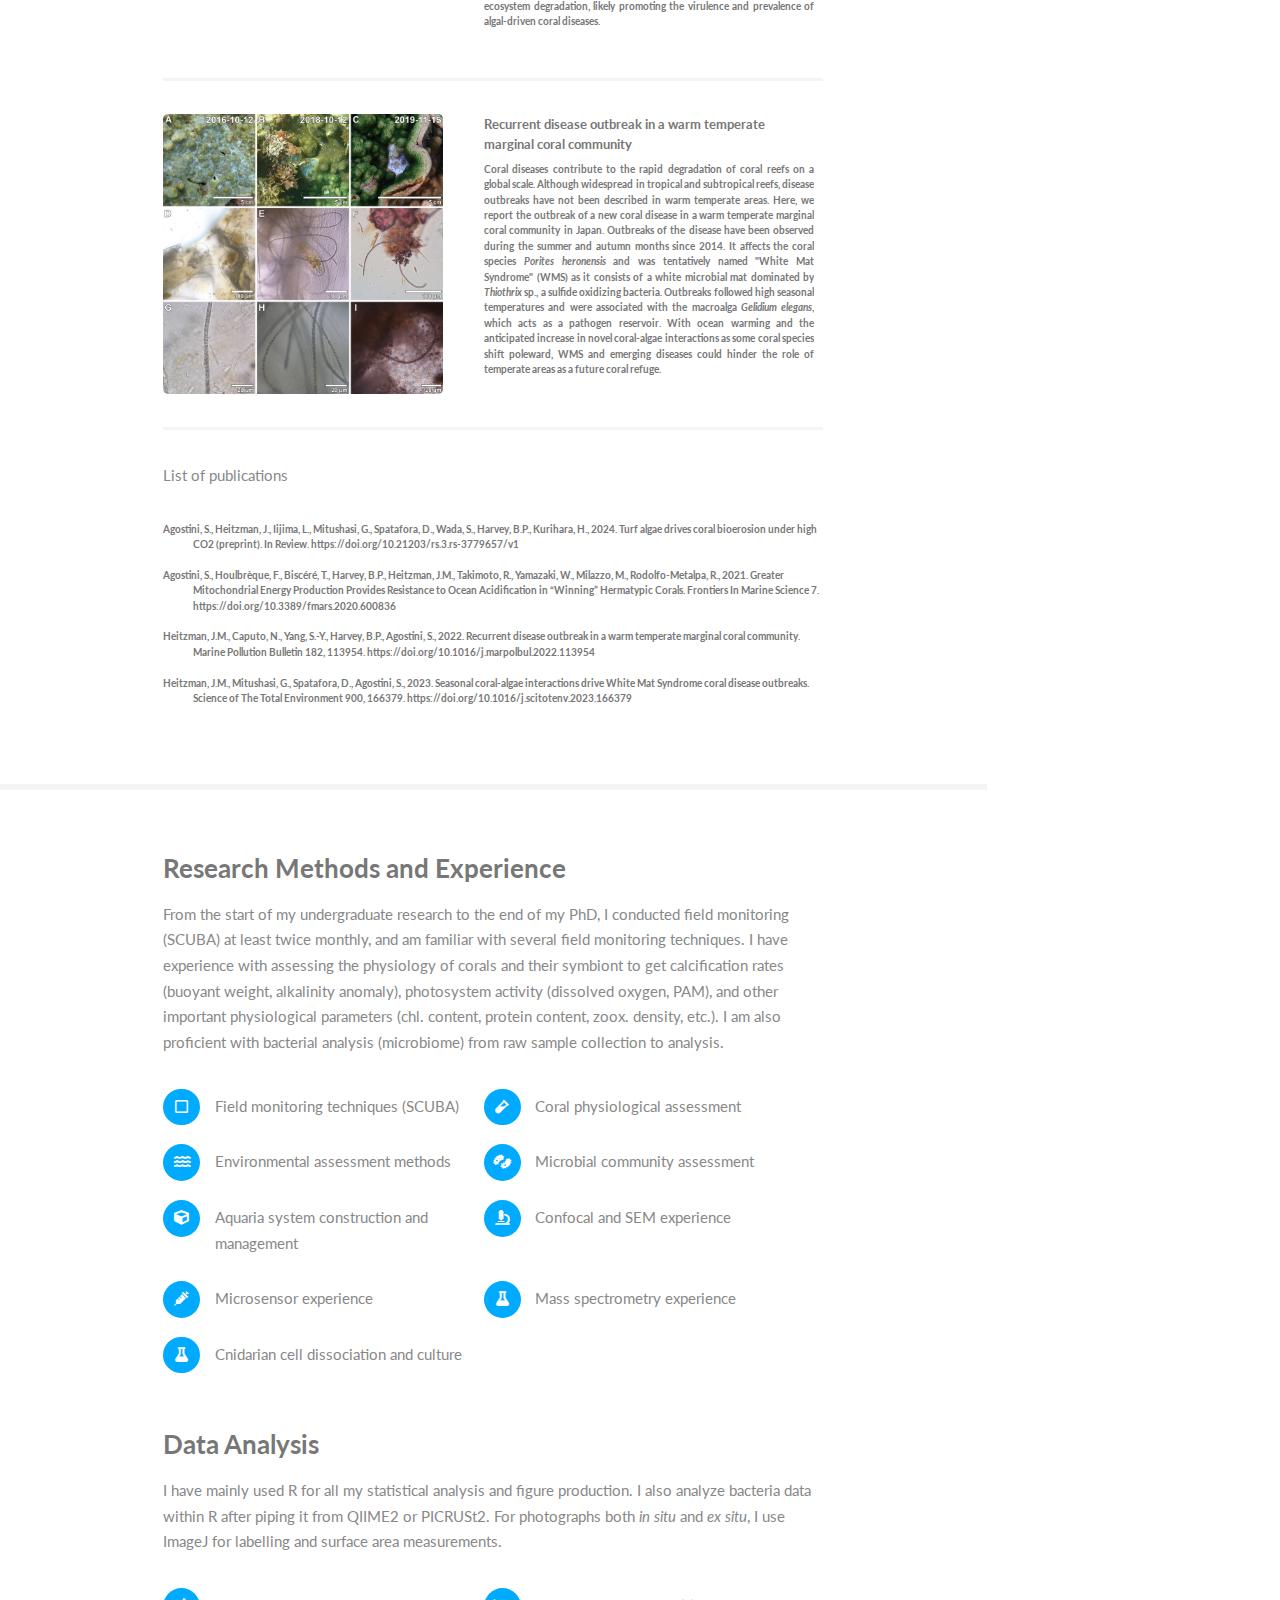
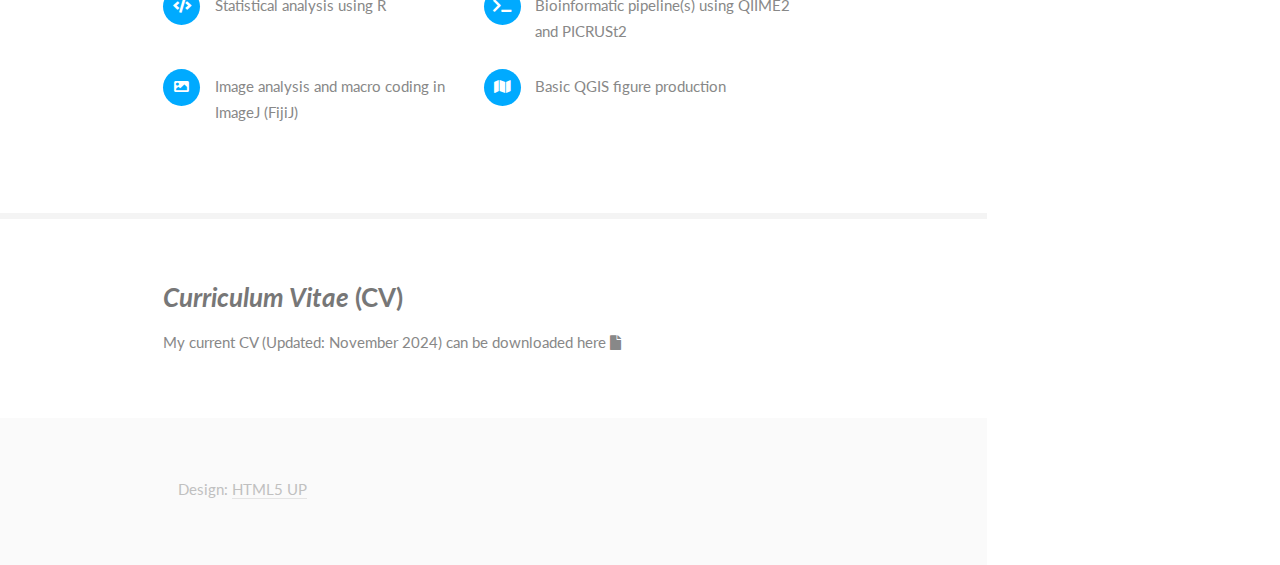
==== commit 41b662ef: "Update index.html" ====
--- a/index.html
+++ b/index.html
@@ -56,8 +56,8 @@
 										<h2>Joshua M. Heitzman</h2>
 										<p>coral eco-physiology | coral disease dynamics | ecology</p>
 									</header>
+									<p>I was previously a post-doctoral researcher at Arizona State University working on the dynamics of free radicals under heat stress. I received my PhD at the University of Tsukuba (Shimoda Marine Research Center), where I focused on how abiotic stressors (e.g. ocean acidification, ocean warming, etc.) affect the prevalence of biotic stressors (e.g. coral disease, turf algae, etc.), and their resulting interaction with hermatypic corals.</p>
 									<img src="images/pic04.png" alt="" />
-									<p>I was previously a post-doctoral researcher at Arizona State University working on the dynamics of free radicals under heat stress. I received my PhD at the University of Tsukuba (Shimoda Marine Research Center), where I focused on how abiotic stressors (e.g. ocean acidification, ocean warming, etc.) affect the prevalence of biotic stressors (e.g. coral disease, turf algae, etc.), and their resulting interaction with hermatypic corals.</p>
 								</div>
 							</section>
 
